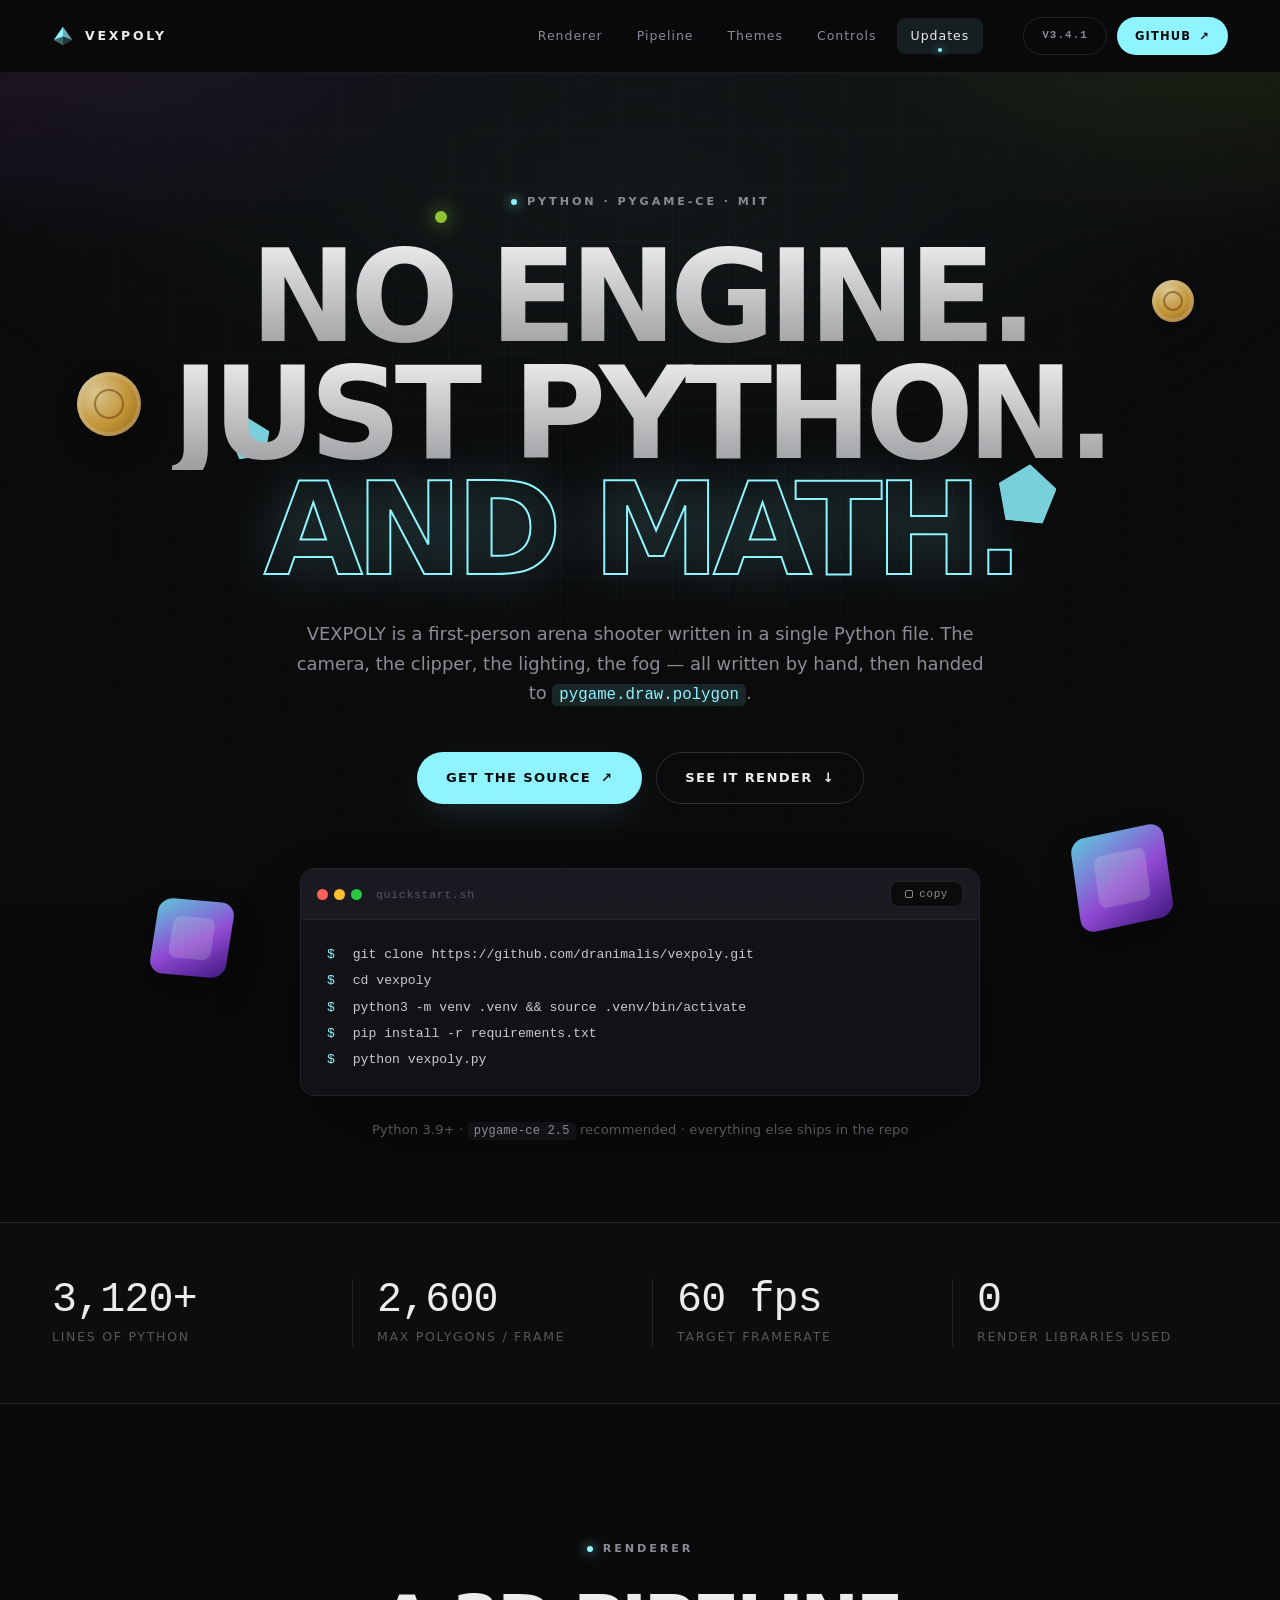
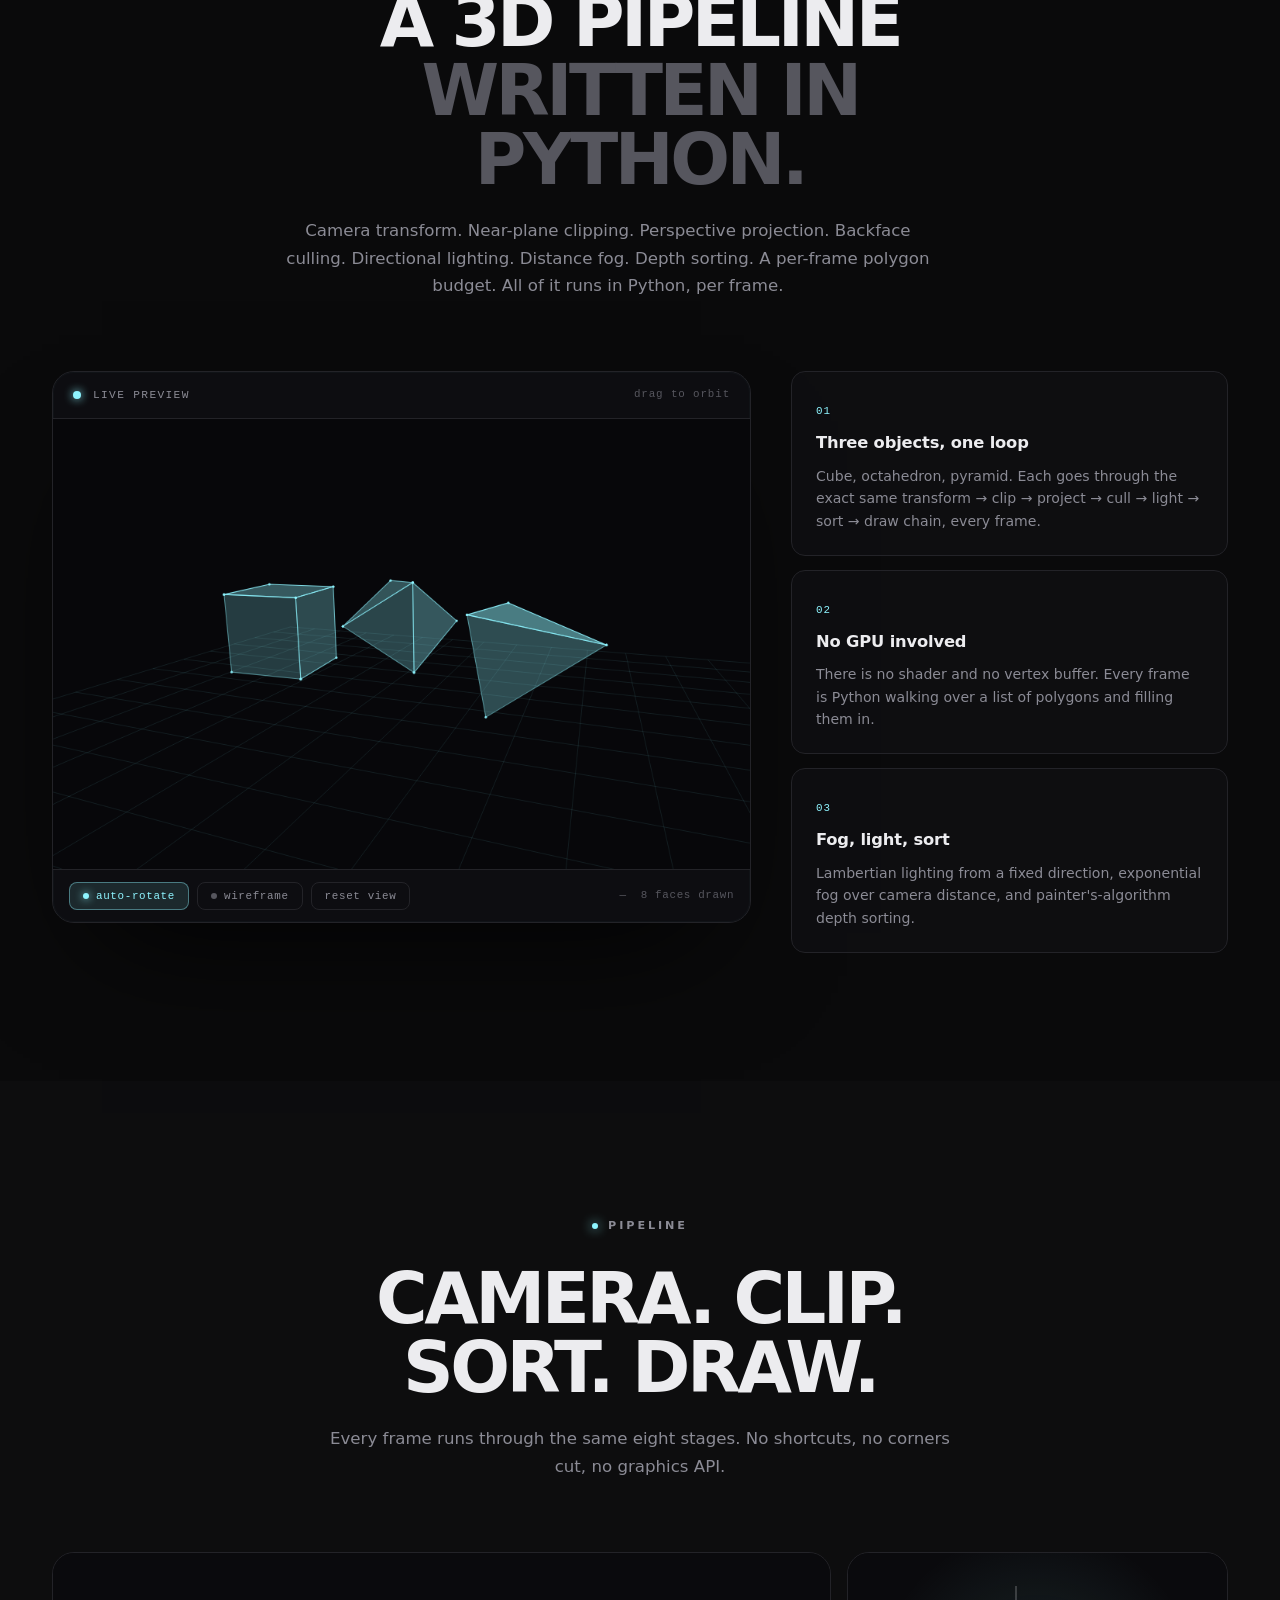
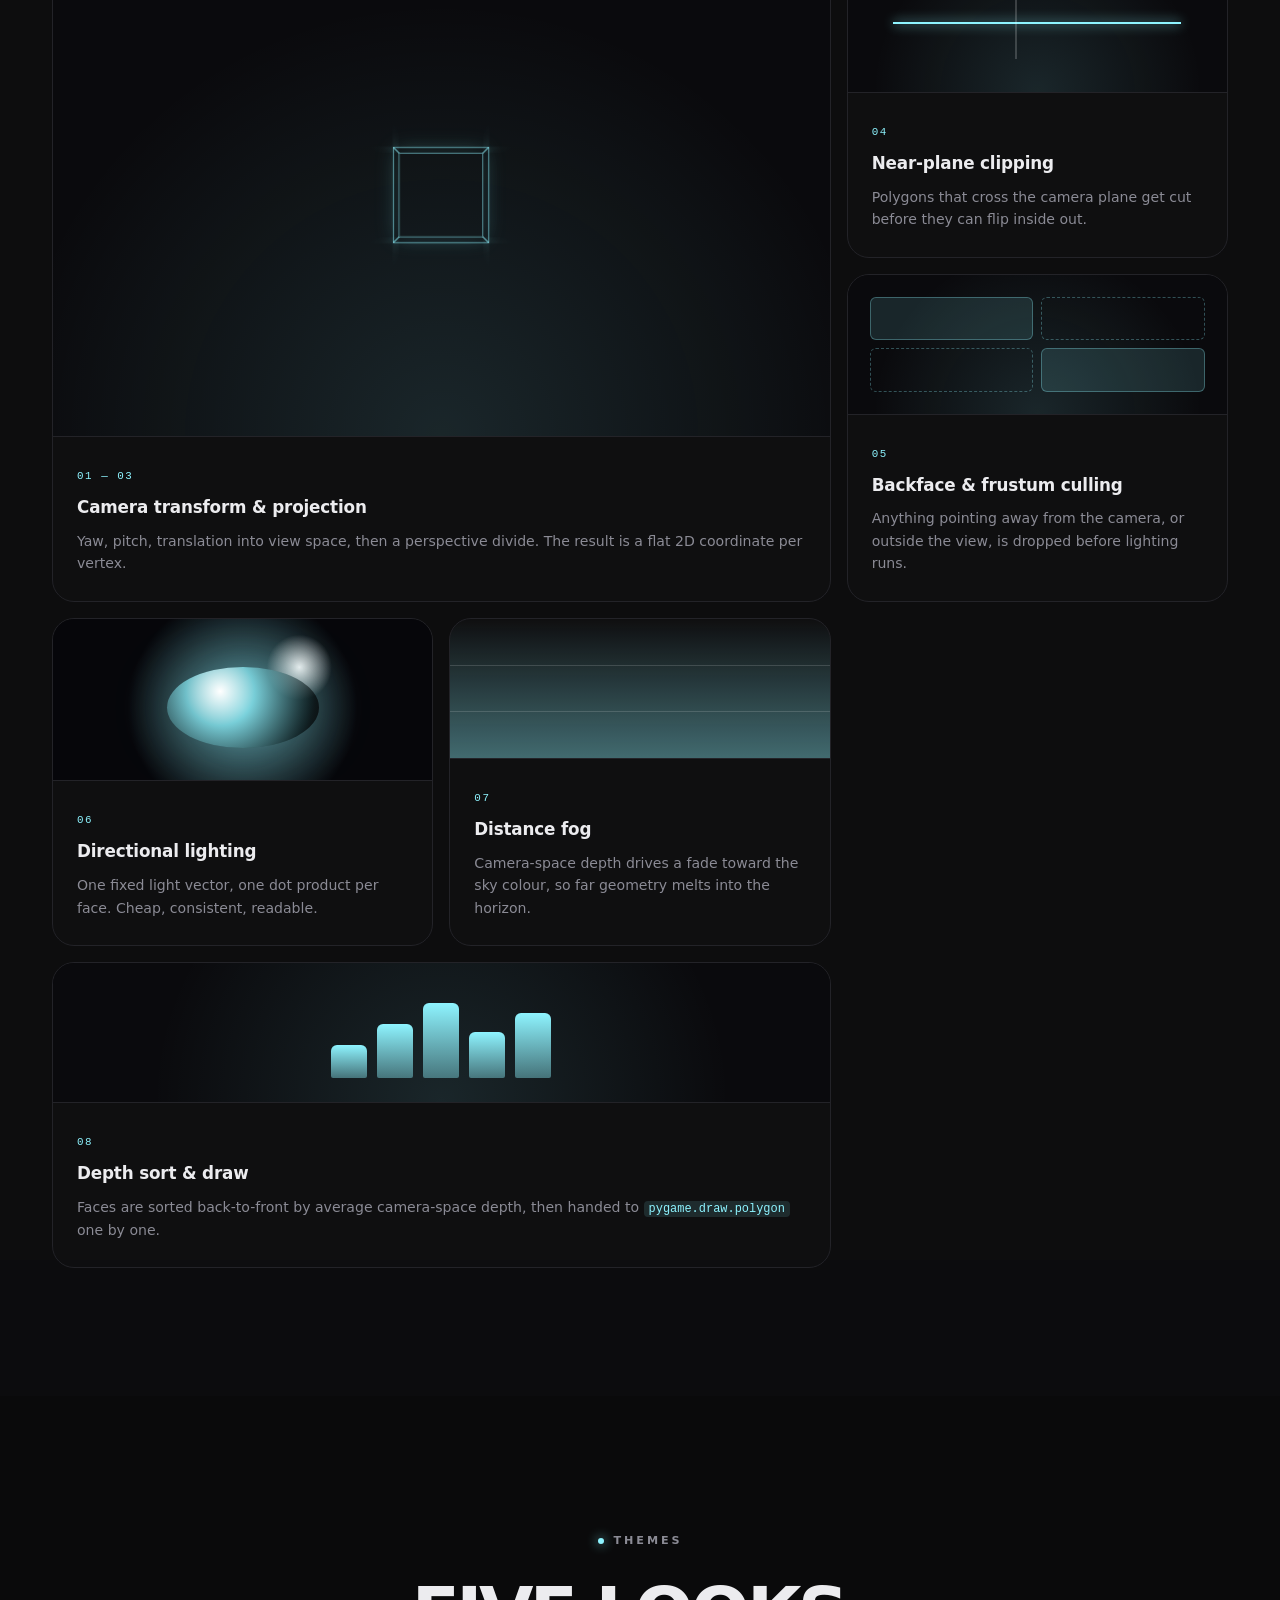
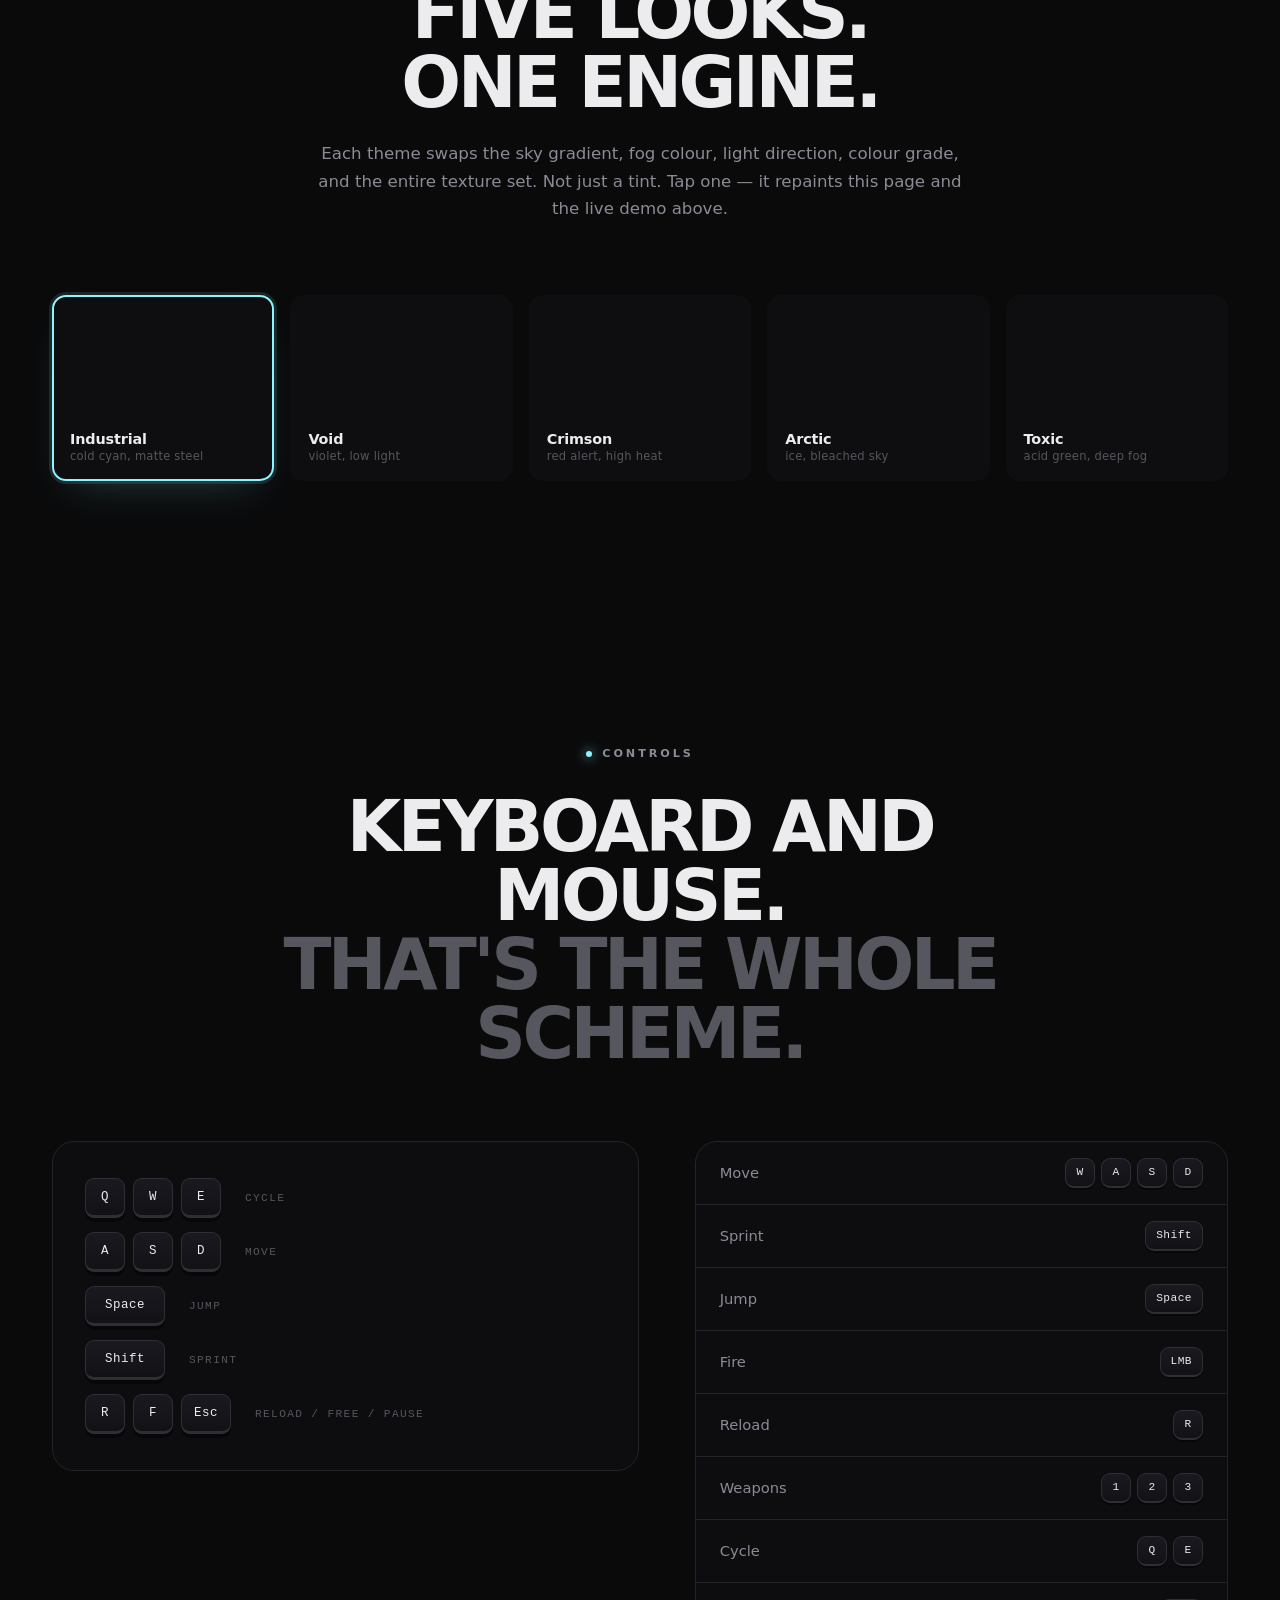
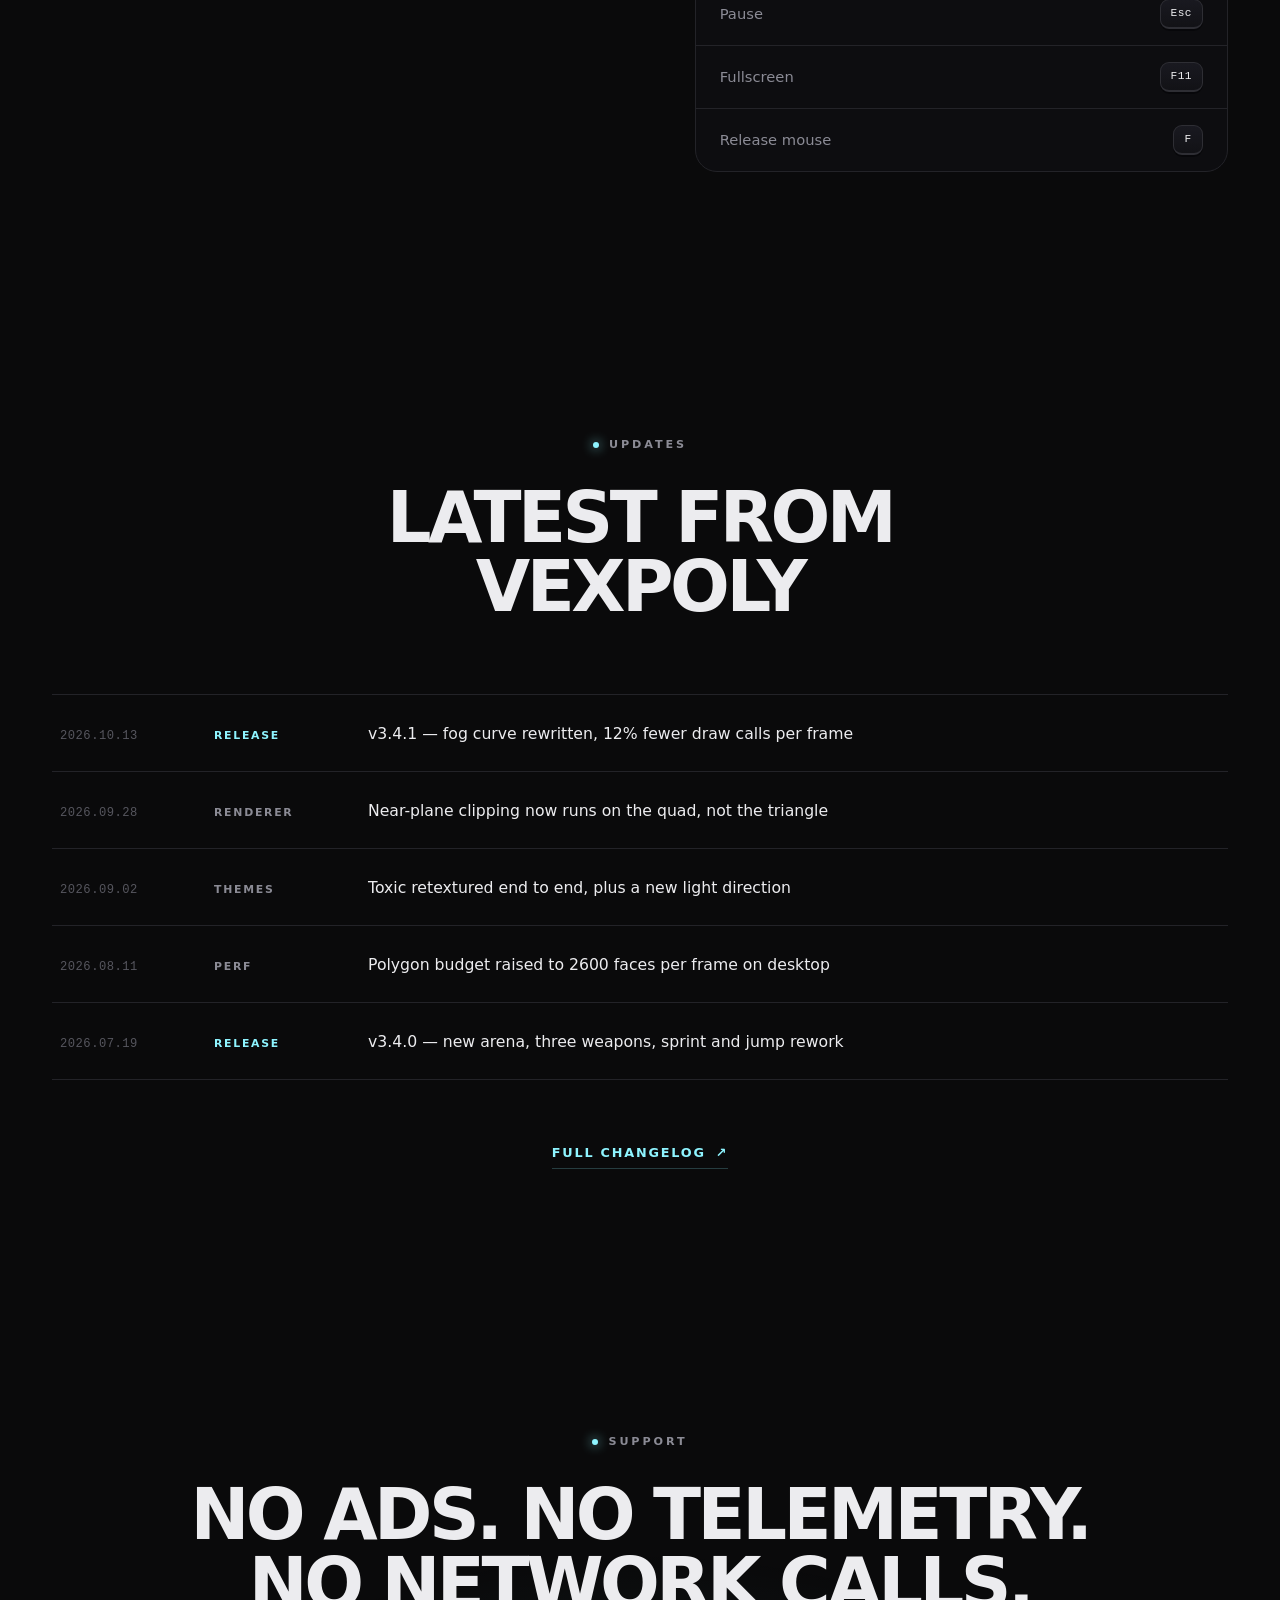
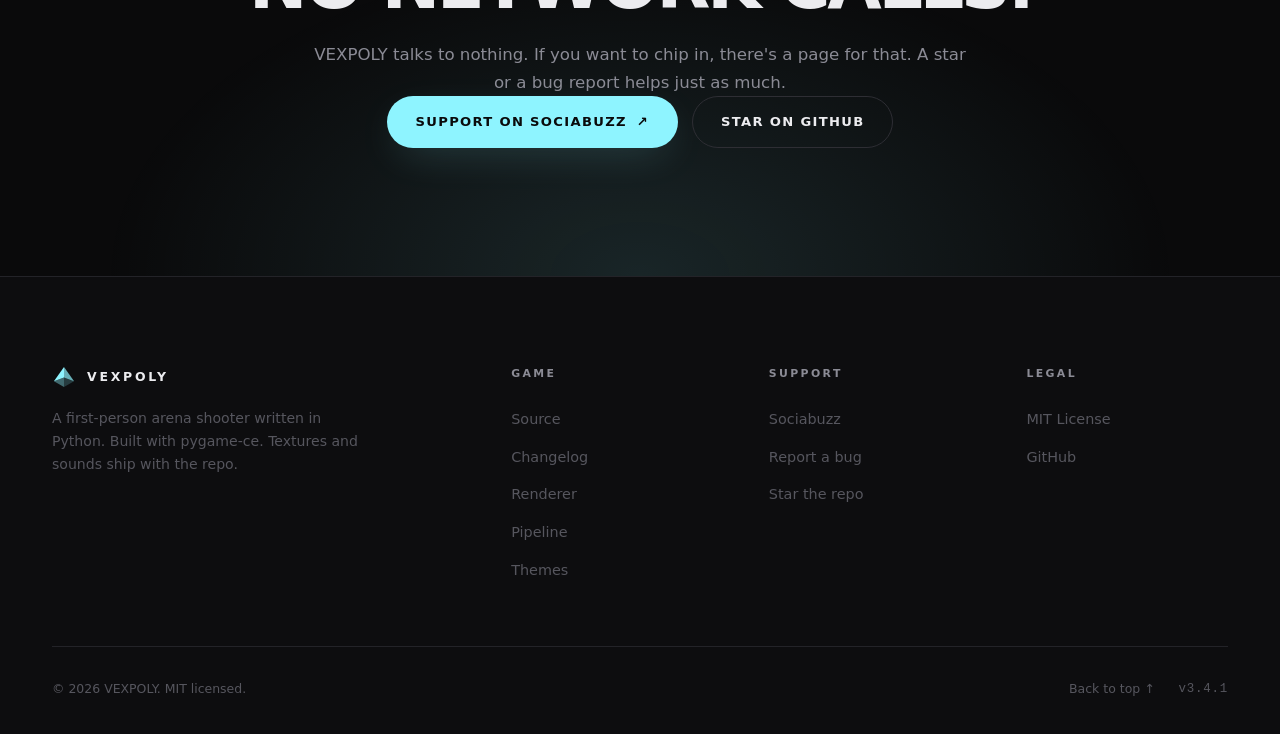
==== index.html @ 9dad708d "Add files via upload" ====
<!DOCTYPE html>
<html lang="en" data-theme="industrial">
<head>
<meta charset="UTF-8">
<meta name="viewport" content="width=device-width, initial-scale=1.0">
<title>VEXPOLY — a first-person shooter written in Python</title>
<meta name="description" content="A first-person arena shooter written in Python. No 3D engine underneath. Just pygame and math.">
<meta name="theme-color" content="#0A0A0B">
<meta name="color-scheme" content="dark">
<link rel="canonical" href="https://dranimalis.github.io/vexpoly-website/">

<meta property="og:type" content="website">
<meta property="og:site_name" content="VEXPOLY">
<meta property="og:title" content="VEXPOLY — a first-person shooter written in Python">
<meta property="og:description" content="No 3D engine. Just pygame and math. One file, three thousand lines.">
<meta property="og:image" content="assets/social-preview.png">
<meta property="og:url" content="https://dranimalis.github.io/vexpoly-website/">

<meta name="twitter:card" content="summary_large_image">
<meta name="twitter:title" content="VEXPOLY">
<meta name="twitter:description" content="No 3D engine. Just pygame and math.">
<meta name="twitter:image" content="assets/social-preview.png">

<link rel="icon" href="assets/favicon.png">
<link rel="preconnect" href="https://rsms.me/">
<link rel="stylesheet" href="https://rsms.me/inter/inter.css">
<link rel="stylesheet" href="style.css">

<script type="application/ld+json">
{
  "@context": "https://schema.org",
  "@type": "VideoGame",
  "name": "VEXPOLY",
  "description": "A first-person arena shooter written in Python. No 3D engine underneath. Just pygame and math.",
  "applicationCategory": "Game",
  "operatingSystem": "Windows, macOS, Linux",
  "programmingLanguage": "Python",
  "genre": "First-person shooter",
  "softwareVersion": "3.4.1",
  "license": "https://github.com/dranimalis/vexpoly/blob/main/LICENSE",
  "codeRepository": "https://github.com/dranimalis/vexpoly",
  "offers": { "@type": "Offer", "price": "0", "priceCurrency": "USD" }
}
</script>

<noscript><style>[data-reveal]{opacity:1!important;transform:none!important}</style></noscript>
</head>
<body id="top">

<a class="skip" href="#main">Skip to content</a>

<div class="progress" aria-hidden="true"><span id="progressBar"></span></div>
<div class="grain" aria-hidden="true"></div>

<!-- ============================================================== bar -->
<header class="bar">
  <div class="bar-inner">
    <a href="#top" class="mark" aria-label="VEXPOLY — back to top">
      <svg viewBox="0 0 100 100" width="22" height="22" aria-hidden="true">
        <polygon points="50,8 8,68 50,52" fill="currentColor"/>
        <polygon points="50,8 50,52 92,68" fill="currentColor" opacity="0.7"/>
        <polygon points="8,68 50,92 50,52" fill="currentColor" opacity="0.4"/>
        <polygon points="50,52 92,68 50,92" fill="currentColor" opacity="0.2"/>
      </svg>
      <span>VEXPOLY</span>
    </a>

    <nav class="nav" id="siteNav" aria-label="Sections">
      <a href="#renderer" data-nav="renderer">Renderer</a>
      <a href="#pipeline" data-nav="pipeline">Pipeline</a>
      <a href="#themes"   data-nav="themes">Themes</a>
      <a href="#controls" data-nav="controls">Controls</a>
      <a href="#updates"  data-nav="updates">Updates</a>
    </nav>

    <div class="bar-actions">
      <span class="pill pill-ghost" title="Current version">v3.4.1</span>
      <a class="pill pill-solid" href="https://github.com/dranimalis/vexpoly" target="_blank" rel="noopener">
        GitHub <span aria-hidden="true">↗</span>
      </a>
      <button class="menu" id="menuBtn" type="button"
              aria-expanded="false" aria-controls="siteNav" aria-label="Open menu">
        <span></span><span></span>
      </button>
    </div>
  </div>
</header>

<main id="main">

<!-- ============================================================ hero -->
<section class="hero">
  <div class="hero-bg" aria-hidden="true">
    <div class="hero-mesh"></div>
    <div class="hero-grid"></div>
    <span class="fx coin" style="--x:6%;--y:26%;--s:64px;--r:-12deg;--d:8s"></span>
    <span class="fx coin" style="--x:90%;--y:18%;--s:42px;--r:14deg;--d:10s"></span>
    <span class="fx chip" style="--x:12%;--y:72%;--s:76px;--r:9deg;--d:9s"></span>
    <span class="fx chip" style="--x:84%;--y:66%;--s:94px;--r:-8deg;--d:12s"></span>
    <span class="fx poly" style="--x:78%;--y:34%;--s:58px;--r:6deg;--d:11s"></span>
    <span class="fx poly" style="--x:18%;--y:30%;--s:40px;--r:-6deg;--d:13s"></span>
    <span class="fx dot"  style="--x:34%;--y:12%;--s:12px;--r:0deg;--d:6s"></span>
    <span class="fx dot"  style="--x:66%;--y:82%;--s:10px;--r:0deg;--d:7.5s"></span>
  </div>

  <div class="wrap hero-inner">
    <p class="eyebrow" data-reveal>
      <span class="dot" aria-hidden="true"></span>
      Python · pygame-ce · MIT
    </p>

    <h1 class="hero-title" data-reveal>
      <span class="line">No engine.</span>
      <span class="line">Just Python.</span>
      <span class="line outline">And math.</span>
    </h1>

    <p class="hero-lede" data-reveal>
      VEXPOLY is a first-person arena shooter written in a single Python file.
      The camera, the clipper, the lighting, the fog — all written by hand,
      then handed to <code>pygame.draw.polygon</code>.
    </p>

    <div class="hero-ctas" data-reveal>
      <a class="btn btn-solid" href="https://github.com/dranimalis/vexpoly" target="_blank" rel="noopener">
        Get the source
        <span aria-hidden="true">↗</span>
      </a>
      <a class="btn btn-ghost" href="#renderer">
        See it render
        <span aria-hidden="true">↓</span>
      </a>
    </div>

    <div class="install" id="install" data-reveal>
      <div class="install-bar">
        <span class="install-dots" aria-hidden="true"><i></i><i></i><i></i></span>
        <span class="install-title">quickstart.sh</span>
        <button class="copy" id="copyInstall" type="button" aria-label="Copy install commands">
          <span class="copy-text">copy</span>
        </button>
      </div>
      <pre><code><span class="p">$</span> git clone https://github.com/dranimalis/vexpoly.git
<span class="p">$</span> cd vexpoly
<span class="p">$</span> python3 -m venv .venv &amp;&amp; source .venv/bin/activate
<span class="p">$</span> pip install -r requirements.txt
<span class="p">$</span> python vexpoly.py</code></pre>
    </div>

    <p class="hero-note" data-reveal>
      Python 3.9+ · <code>pygame-ce 2.5</code> recommended · everything else ships in the repo
    </p>
  </div>
</section>

<!-- =========================================================== stats -->
<section class="stats" data-reveal>
  <div class="wrap stats-grid">
    <div class="stat">
      <span class="stat-value" data-count="3120" data-suffix="+">0</span>
      <span class="stat-label">lines of Python</span>
    </div>
    <div class="stat">
      <span class="stat-value" data-count="2600">0</span>
      <span class="stat-label">max polygons / frame</span>
    </div>
    <div class="stat">
      <span class="stat-value" data-count="60" data-suffix=" fps">0</span>
      <span class="stat-label">target framerate</span>
    </div>
    <div class="stat">
      <span class="stat-value" data-count="0">0</span>
      <span class="stat-label">render libraries used</span>
    </div>
  </div>
</section>

<!-- ======================================================== renderer -->
<section class="section section-renderer" id="renderer">
  <div class="wrap">
    <header class="section-head" data-reveal>
      <p class="eyebrow"><span class="dot" aria-hidden="true"></span>Renderer</p>
      <h2 class="display">
        A 3D pipeline<br>
        <span class="dim">written in Python.</span>
      </h2>
      <p class="section-lede">
        Camera transform. Near-plane clipping. Perspective projection. Backface
        culling. Directional lighting. Distance fog. Depth sorting. A per-frame
        polygon budget. All of it runs in Python, per frame.
      </p>
    </header>

    <div class="renderer-grid" data-reveal>
      <div class="demo">
        <div class="demo-head">
          <span class="demo-dot" aria-hidden="true"></span>
          <span class="demo-title">live preview</span>
          <span class="demo-hint">drag to orbit</span>
        </div>
        <canvas id="scene" width="900" height="580"
                role="img" aria-label="Interactive 3D scene rendered through the same Python pipeline"></canvas>
        <div class="demo-controls">
          <button type="button" class="ctl" id="ctlAutorotate" aria-pressed="true">
            <span class="ctl-dot"></span>auto-rotate
          </button>
          <button type="button" class="ctl" id="ctlWire" aria-pressed="false">
            <span class="ctl-dot"></span>wireframe
          </button>
          <button type="button" class="ctl" id="ctlReset">reset view</button>
          <span class="demo-stats">
            <span id="demoFps">—</span>
            <span id="demoDrawn">—</span>
          </span>
        </div>
      </div>

      <aside class="renderer-side" data-reveal>
        <div class="side-card">
          <span class="side-num">01</span>
          <h3>Three objects, one loop</h3>
          <p>Cube, octahedron, pyramid. Each goes through the exact same transform → clip → project → cull → light → sort → draw chain, every frame.</p>
        </div>
        <div class="side-card">
          <span class="side-num">02</span>
          <h3>No GPU involved</h3>
          <p>There is no shader and no vertex buffer. Every frame is Python walking over a list of polygons and filling them in.</p>
        </div>
        <div class="side-card">
          <span class="side-num">03</span>
          <h3>Fog, light, sort</h3>
          <p>Lambertian lighting from a fixed direction, exponential fog over camera distance, and painter's-algorithm depth sorting.</p>
        </div>
      </aside>
    </div>
  </div>
</section>

<!-- ======================================================== pipeline -->
<section class="section section-pipeline" id="pipeline">
  <div class="wrap">
    <header class="section-head" data-reveal>
      <p class="eyebrow"><span class="dot" aria-hidden="true"></span>Pipeline</p>
      <h2 class="display display-center">
        Camera. Clip. Sort. Draw.
      </h2>
      <p class="section-lede section-lede-center">
        Every frame runs through the same eight stages. No shortcuts, no
        corners cut, no graphics API.
      </p>
    </header>

    <div class="bento" data-reveal>

      <article class="bcard bcard-wide bcard-tall">
        <div class="bcard-viz viz-camera" aria-hidden="true">
          <div class="wire-cube">
            <span></span><span></span><span></span><span></span>
            <span></span><span></span><span></span><span></span>
          </div>
        </div>
        <div class="bcard-body">
          <span class="bcard-num">01 — 03</span>
          <h3>Camera transform &amp; projection</h3>
          <p>Yaw, pitch, translation into view space, then a perspective divide. The result is a flat 2D coordinate per vertex.</p>
        </div>
      </article>

      <article class="bcard">
        <div class="bcard-viz viz-clip" aria-hidden="true"><span class="clip-line"></span><span class="clip-window"></span></div>
        <div class="bcard-body">
          <span class="bcard-num">04</span>
          <h3>Near-plane clipping</h3>
          <p>Polygons that cross the camera plane get cut before they can flip inside out.</p>
        </div>
      </article>

      <article class="bcard">
        <div class="bcard-viz viz-cull" aria-hidden="true"><span></span><span></span><span></span><span></span></div>
        <div class="bcard-body">
          <span class="bcard-num">05</span>
          <h3>Backface &amp; frustum culling</h3>
          <p>Anything pointing away from the camera, or outside the view, is dropped before lighting runs.</p>
        </div>
      </article>

      <article class="bcard">
        <div class="bcard-viz viz-light" aria-hidden="true"></div>
        <div class="bcard-body">
          <span class="bcard-num">06</span>
          <h3>Directional lighting</h3>
          <p>One fixed light vector, one dot product per face. Cheap, consistent, readable.</p>
        </div>
      </article>

      <article class="bcard">
        <div class="bcard-viz viz-fog" aria-hidden="true"></div>
        <div class="bcard-body">
          <span class="bcard-num">07</span>
          <h3>Distance fog</h3>
          <p>Camera-space depth drives a fade toward the sky colour, so far geometry melts into the horizon.</p>
        </div>
      </article>

      <article class="bcard bcard-wide">
        <div class="bcard-viz viz-sort" aria-hidden="true">
          <span></span><span></span><span></span><span></span><span></span>
        </div>
        <div class="bcard-body">
          <span class="bcard-num">08</span>
          <h3>Depth sort &amp; draw</h3>
          <p>Faces are sorted back-to-front by average camera-space depth, then handed to <code>pygame.draw.polygon</code> one by one.</p>
        </div>
      </article>

    </div>
  </div>
</section>

<!-- ========================================================== themes -->
<section class="section section-themes" id="themes">
  <div class="wrap">
    <header class="section-head" data-reveal>
      <p class="eyebrow"><span class="dot" aria-hidden="true"></span>Themes</p>
      <h2 class="display display-center">
        Five looks.<br>One engine.
      </h2>
      <p class="section-lede section-lede-center">
        Each theme swaps the sky gradient, fog colour, light direction, colour
        grade, and the entire texture set. Not just a tint. Tap one — it
        repaints this page and the live demo above.
      </p>
    </header>

    <ul class="theme-grid" id="themeGrid" data-reveal>
      <li>
        <button class="theme" type="button" data-theme="industrial" aria-pressed="true">
          <span class="swatch" style="--a:#8EF4FF; --b:#1E5FA8; --c:#0B1220"></span>
          <span class="theme-meta">
            <span class="theme-name">Industrial</span>
            <span class="theme-desc">cold cyan, matte steel</span>
          </span>
        </button>
      </li>
      <li>
        <button class="theme" type="button" data-theme="void" aria-pressed="false">
          <span class="swatch" style="--a:#C99BFF; --b:#4A1878; --c:#0C0819"></span>
          <span class="theme-meta">
            <span class="theme-name">Void</span>
            <span class="theme-desc">violet, low light</span>
          </span>
        </button>
      </li>
      <li>
        <button class="theme" type="button" data-theme="crimson" aria-pressed="false">
          <span class="swatch" style="--a:#FF7B7B; --b:#7A0F1F; --c:#1A070B"></span>
          <span class="theme-meta">
            <span class="theme-name">Crimson</span>
            <span class="theme-desc">red alert, high heat</span>
          </span>
        </button>
      </li>
      <li>
        <button class="theme" type="button" data-theme="arctic" aria-pressed="false">
          <span class="swatch" style="--a:#BFE7FF; --b:#2E4F6E; --c:#0A1722"></span>
          <span class="theme-meta">
            <span class="theme-name">Arctic</span>
            <span class="theme-desc">ice, bleached sky</span>
          </span>
        </button>
      </li>
      <li>
        <button class="theme" type="button" data-theme="toxic" aria-pressed="false">
          <span class="swatch" style="--a:#A8FF6E; --b:#1E5A18; --c:#08170E"></span>
          <span class="theme-meta">
            <span class="theme-name">Toxic</span>
            <span class="theme-desc">acid green, deep fog</span>
          </span>
        </button>
      </li>
    </ul>
  </div>
</section>

<!-- ======================================================== controls -->
<section class="section section-controls" id="controls">
  <div class="wrap">
    <header class="section-head" data-reveal>
      <p class="eyebrow"><span class="dot" aria-hidden="true"></span>Controls</p>
      <h2 class="display">
        Keyboard and mouse.<br>
        <span class="dim">That's the whole scheme.</span>
      </h2>
    </header>

    <div class="controls-grid" data-reveal>

      <div class="keyboard">
        <div class="krow">
          <kbd data-key="Q">Q</kbd>
          <kbd data-key="W">W</kbd>
          <kbd data-key="E">E</kbd>
          <span class="krow-label">cycle</span>
        </div>
        <div class="krow">
          <kbd data-key="A">A</kbd>
          <kbd data-key="S">S</kbd>
          <kbd data-key="D">D</kbd>
          <span class="krow-label">move</span>
        </div>
        <div class="krow">
          <kbd class="wide" data-key="Space">Space</kbd>
          <span class="krow-label">jump</span>
        </div>
        <div class="krow">
          <kbd class="wide" data-key="Shift">Shift</kbd>
          <span class="krow-label">sprint</span>
        </div>
        <div class="krow">
          <kbd data-key="R">R</kbd>
          <kbd data-key="F">F</kbd>
          <kbd data-key="Esc">Esc</kbd>
          <span class="krow-label">reload / free / pause</span>
        </div>
      </div>

      <ul class="controls-list">
        <li><span>Move</span><span class="kbd-inline"><kbd>W</kbd><kbd>A</kbd><kbd>S</kbd><kbd>D</kbd></span></li>
        <li><span>Sprint</span><span class="kbd-inline"><kbd>Shift</kbd></span></li>
        <li><span>Jump</span><span class="kbd-inline"><kbd>Space</kbd></span></li>
        <li><span>Fire</span><span class="kbd-inline"><kbd>LMB</kbd></span></li>
        <li><span>Reload</span><span class="kbd-inline"><kbd>R</kbd></span></li>
        <li><span>Weapons</span><span class="kbd-inline"><kbd>1</kbd><kbd>2</kbd><kbd>3</kbd></span></li>
        <li><span>Cycle</span><span class="kbd-inline"><kbd>Q</kbd><kbd>E</kbd></span></li>
        <li><span>Pause</span><span class="kbd-inline"><kbd>Esc</kbd></span></li>
        <li><span>Fullscreen</span><span class="kbd-inline"><kbd>F11</kbd></span></li>
        <li><span>Release mouse</span><span class="kbd-inline"><kbd>F</kbd></span></li>
      </ul>

    </div>
  </div>
</section>

<!-- ========================================================= updates -->
<section class="section section-updates" id="updates">
  <div class="wrap">
    <header class="section-head" data-reveal>
      <p class="eyebrow"><span class="dot" aria-hidden="true"></span>Updates</p>
      <h2 class="display">Latest from VEXPOLY</h2>
    </header>

    <ul class="log" data-reveal>
      <li>
        <span class="log-date">2026.10.13</span>
        <span class="log-tag tag-release">Release</span>
        <a href="https://github.com/dranimalis/vexpoly/blob/main/CHANGELOG.md" target="_blank" rel="noopener">
          <span class="log-title">v3.4.1 — fog curve rewritten, 12% fewer draw calls per frame</span>
        </a>
      </li>
      <li>
        <span class="log-date">2026.09.28</span>
        <span class="log-tag">Renderer</span>
        <a href="https://github.com/dranimalis/vexpoly/blob/main/CHANGELOG.md" target="_blank" rel="noopener">
          <span class="log-title">Near-plane clipping now runs on the quad, not the triangle</span>
        </a>
      </li>
      <li>
        <span class="log-date">2026.09.02</span>
        <span class="log-tag">Themes</span>
        <a href="https://github.com/dranimalis/vexpoly/blob/main/CHANGELOG.md" target="_blank" rel="noopener">
          <span class="log-title">Toxic retextured end to end, plus a new light direction</span>
        </a>
      </li>
      <li>
        <span class="log-date">2026.08.11</span>
        <span class="log-tag">Perf</span>
        <a href="https://github.com/dranimalis/vexpoly/blob/main/CHANGELOG.md" target="_blank" rel="noopener">
          <span class="log-title">Polygon budget raised to 2600 faces per frame on desktop</span>
        </a>
      </li>
      <li>
        <span class="log-date">2026.07.19</span>
        <span class="log-tag tag-release">Release</span>
        <a href="https://github.com/dranimalis/vexpoly/blob/main/CHANGELOG.md" target="_blank" rel="noopener">
          <span class="log-title">v3.4.0 — new arena, three weapons, sprint and jump rework</span>
        </a>
      </li>
    </ul>

    <p class="center-row" data-reveal>
      <a class="arrow-link" href="https://github.com/dranimalis/vexpoly/blob/main/CHANGELOG.md" target="_blank" rel="noopener">
        Full changelog
        <span aria-hidden="true">↗</span>
      </a>
    </p>
  </div>
</section>

<!-- ========================================================= support -->
<section class="section section-support" id="support">
  <div class="wrap support-inner" data-reveal>
    <p class="eyebrow"><span class="dot" aria-hidden="true"></span>Support</p>
    <h2 class="display display-center">
      No ads. No telemetry.<br>
      No network calls.
    </h2>
    <p class="section-lede section-lede-center">
      VEXPOLY talks to nothing. If you want to chip in, there's a page for that.
      A star or a bug report helps just as much.
    </p>
    <p class="row-center">
      <a class="btn btn-solid" href="https://sociabuzz.com/dr_animalis/give" target="_blank" rel="noopener">
        Support on Sociabuzz
        <span aria-hidden="true">↗</span>
      </a>
      <a class="btn btn-ghost" href="https://github.com/dranimalis/vexpoly" target="_blank" rel="noopener">
        Star on GitHub
      </a>
    </p>
  </div>
</section>

</main>

<!-- ============================================================ foot -->
<footer class="foot">
  <div class="wrap">
    <div class="foot-grid">
      <div class="foot-brand">
        <a href="#top" class="mark" aria-label="VEXPOLY">
          <svg viewBox="0 0 100 100" width="24" height="24" aria-hidden="true">
            <polygon points="50,8 8,68 50,52" fill="currentColor"/>
            <polygon points="50,8 50,52 92,68" fill="currentColor" opacity="0.7"/>
            <polygon points="8,68 50,92 50,52" fill="currentColor" opacity="0.4"/>
            <polygon points="50,52 92,68 50,92" fill="currentColor" opacity="0.2"/>
          </svg>
          <span>VEXPOLY</span>
        </a>
        <p class="foot-note">
          A first-person arena shooter written in Python. Built with pygame-ce.
          Textures and sounds ship with the repo.
        </p>
      </div>

      <nav class="foot-col" aria-label="Game">
        <h4>Game</h4>
        <a href="https://github.com/dranimalis/vexpoly" target="_blank" rel="noopener">Source</a>
        <a href="https://github.com/dranimalis/vexpoly/blob/main/CHANGELOG.md" target="_blank" rel="noopener">Changelog</a>
        <a href="#renderer">Renderer</a>
        <a href="#pipeline">Pipeline</a>
        <a href="#themes">Themes</a>
      </nav>

      <nav class="foot-col" aria-label="Support">
        <h4>Support</h4>
        <a href="https://sociabuzz.com/dr_animalis/give" target="_blank" rel="noopener">Sociabuzz</a>
        <a href="https://github.com/dranimalis/vexpoly/issues" target="_blank" rel="noopener">Report a bug</a>
        <a href="https://github.com/dranimalis/vexpoly" target="_blank" rel="noopener">Star the repo</a>
      </nav>

      <nav class="foot-col" aria-label="Legal">
        <h4>Legal</h4>
        <a href="https://github.com/dranimalis/vexpoly/blob/main/LICENSE" target="_blank" rel="noopener">MIT License</a>
        <a href="https://github.com/dranimalis/vexpoly" target="_blank" rel="noopener">GitHub</a>
      </nav>
    </div>

    <div class="foot-bottom">
      <span>© <span id="year">2026</span> VEXPOLY. MIT licensed.</span>
      <span class="foot-bottom-right">
        <a class="totop" href="#top">Back to top ↑</a>
        <span class="ver">v3.4.1</span>
      </span>
    </div>
  </div>
</footer>

<script src="script.js"></script>
</body>
</html>
---- style.css ----
/* =========================================================================
   VEXPOLY
   ========================================================================= */

@property --accent {
  syntax: '<color>';
  inherits: true;
  initial-value: #8EF4FF;
}
@property --bg {
  syntax: '<color>';
  inherits: true;
  initial-value: #0A0A0B;
}

:root {
  --bg:      #0A0A0B;
  --surface: #121216;
  --surface2:#191920;
  --line:    #232328;
  --line-2:  #2E2E34;
  --text:    #ECECEF;
  --muted:   #8B8B95;
  --dim:     #56565E;
  --accent:  #8EF4FF;
  --accent-soft: color-mix(in srgb, var(--accent) 22%, transparent);
  --accent-ink:  color-mix(in srgb, var(--accent) 12%, transparent);

  --sans: "Inter", -apple-system, BlinkMacSystemFont, "Segoe UI", system-ui, sans-serif;
  --mono: ui-monospace, "SF Mono", "JetBrains Mono", Menlo, Consolas, monospace;

  --max: 1240px;
  --pad: 32px;
  --radius: 14px;
  --radius-lg: 22px;

  --ease: cubic-bezier(.16, 1, .3, 1);
  --ease-2: cubic-bezier(.4, 0, .2, 1);
}

*, *::before, *::after { box-sizing: border-box; }

html {
  -webkit-text-size-adjust: 100%;
  scroll-behavior: smooth;
  scroll-padding-top: 96px;
  -webkit-font-smoothing: antialiased;
  -moz-osx-font-smoothing: grayscale;
  transition: --accent 0.5s ease, --bg 0.5s ease;
}

body {
  margin: 0;
  background: var(--bg);
  color: var(--text);
  font-family: var(--sans);
  font-size: 17px;
  line-height: 1.65;
  overflow-x: hidden;
  font-feature-settings: "ss01", "cv11", "cv02";
  transition: background-color 0.5s var(--ease);
}

body.nav-open { overflow: hidden; }

img, svg, canvas { display: block; max-width: 100%; }

a { color: inherit; text-decoration: none; }

::selection { background: var(--accent); color: var(--bg); }

.wrap {
  width: 100%;
  max-width: var(--max);
  margin: 0 auto;
  padding: 0 var(--pad);
}

.skip {
  position: absolute;
  left: -9999px;
  top: 0;
  background: var(--accent);
  color: var(--bg);
  padding: 12px 18px;
  z-index: 200;
  font-size: 0.85rem;
  font-weight: 600;
  border-radius: 0 0 8px 0;
}
.skip:focus { left: 0; }

/* ----------------------------------------------------------- grain -- */

.grain {
  position: fixed;
  inset: 0;
  pointer-events: none;
  z-index: 1;
  opacity: 0.035;
  mix-blend-mode: overlay;
  background-image: url("data:image/svg+xml,%3Csvg xmlns='http://www.w3.org/2000/svg' width='160' height='160'%3E%3Cfilter id='n'%3E%3CfeTurbulence type='fractalNoise' baseFrequency='0.9' numOctaves='2'/%3E%3C/filter%3E%3Crect width='100%25' height='100%25' filter='url(%23n)'/%3E%3C/svg%3E");
}

/* ------------------------------------------------------- progress --- */

.progress {
  position: fixed;
  top: 0;
  left: 0;
  right: 0;
  height: 2px;
  background: transparent;
  z-index: 100;
  pointer-events: none;
}
.progress span {
  display: block;
  height: 100%;
  width: 0;
  background: var(--accent);
  box-shadow: 0 0 12px var(--accent);
  transition: width 0.05s linear;
}

/* =============================================================== bar */

.bar {
  position: sticky;
  top: 0;
  z-index: 50;
  background: color-mix(in srgb, var(--bg) 76%, transparent);
  backdrop-filter: saturate(180%) blur(18px);
  -webkit-backdrop-filter: saturate(180%) blur(18px);
  border-bottom: 1px solid color-mix(in srgb, var(--line) 70%, transparent);
}

.bar-inner {
  max-width: var(--max);
  margin: 0 auto;
  padding: 0 var(--pad);
  display: flex;
  align-items: center;
  gap: 40px;
  height: 72px;
}

.mark {
  display: inline-flex;
  align-items: center;
  gap: 11px;
  color: var(--accent);
  font-size: 0.78rem;
  letter-spacing: 0.22em;
  font-weight: 700;
  text-transform: uppercase;
  flex-shrink: 0;
  transition: color 0.3s var(--ease);
}
.mark span { color: var(--text); }

.nav {
  display: flex;
  gap: 6px;
  margin-left: auto;
  font-size: 0.78rem;
  letter-spacing: 0.08em;
  font-weight: 500;
  color: var(--muted);
}

.nav a {
  position: relative;
  padding: 8px 14px;
  border-radius: 8px;
  transition: color 0.2s, background 0.2s;
}
.nav a:hover { color: var(--text); }
.nav a.active { color: var(--text); background: color-mix(in srgb, var(--accent) 9%, transparent); }
.nav a.active::after {
  content: "";
  position: absolute;
  left: 50%;
  bottom: 2px;
  width: 4px; height: 4px;
  margin-left: -2px;
  border-radius: 50%;
  background: var(--accent);
  box-shadow: 0 0 8px var(--accent);
}

.bar-actions {
  display: flex;
  gap: 10px;
  align-items: center;
}

.pill {
  display: inline-flex;
  align-items: center;
  gap: 8px;
  height: 38px;
  padding: 0 18px;
  border-radius: 999px;
  font-size: 0.72rem;
  letter-spacing: 0.1em;
  text-transform: uppercase;
  font-weight: 600;
  transition: all 0.2s var(--ease);
  white-space: nowrap;
}

.pill-ghost {
  border: 1px solid var(--line);
  color: var(--muted);
  font-family: var(--mono);
  font-size: 0.68rem;
}

.pill-solid {
  background: var(--accent);
  color: var(--bg);
}
.pill-solid:hover { filter: brightness(1.1); transform: translateY(-1px); }

.menu {
  display: none;
  width: 42px;
  height: 42px;
  background: none;
  border: 1px solid var(--line);
  border-radius: 10px;
  cursor: pointer;
  padding: 0;
  flex-direction: column;
  align-items: center;
  justify-content: center;
  gap: 5px;
  color: var(--text);
}
.menu span {
  display: block;
  width: 16px;
  height: 1.5px;
  background: currentColor;
  transition: transform 0.25s var(--ease);
}

/* ============================================================== hero */

.hero {
  position: relative;
  padding: 120px 0 80px;
  overflow: hidden;
  isolation: isolate;
}

.hero-bg {
  position: absolute;
  inset: 0;
  z-index: -1;
  pointer-events: none;
  overflow: hidden;
}

.hero-mesh {
  position: absolute;
  inset: -30% -20% auto -20%;
  height: 900px;
  background:
    radial-gradient(ellipse 55% 45% at 50% 10%, var(--accent-soft), transparent 65%),
    radial-gradient(ellipse 40% 40% at 15% 30%, rgba(168,85,247,0.14), transparent 70%),
    radial-gradient(ellipse 40% 40% at 85% 30%, rgba(184,255,61,0.10), transparent 70%),
    radial-gradient(ellipse 60% 50% at 50% 50%, color-mix(in srgb, var(--accent) 6%, transparent), transparent 70%);
  filter: blur(24px);
  animation: meshDrift 22s ease-in-out infinite alternate;
}

@keyframes meshDrift {
  0%   { transform: translate3d(0, 0, 0) scale(1); }
  100% { transform: translate3d(-2%, 3%, 0) scale(1.08); }
}

.hero-grid {
  position: absolute;
  inset: 0;
  background-image:
    linear-gradient(color-mix(in srgb, var(--accent) 5%, transparent) 1px, transparent 1px),
    linear-gradient(90deg, color-mix(in srgb, var(--accent) 5%, transparent) 1px, transparent 1px);
  background-size: 56px 56px;
  mask-image: radial-gradient(ellipse 70% 60% at 50% 30%, black 20%, transparent 80%);
  -webkit-mask-image: radial-gradient(ellipse 70% 60% at 50% 30%, black 20%, transparent 80%);
  opacity: 0.6;
}

.hero-inner {
  display: flex;
  flex-direction: column;
  align-items: center;
  text-align: center;
}

.eyebrow {
  display: inline-flex;
  align-items: center;
  gap: 10px;
  margin: 0 0 30px;
  font-size: 0.7rem;
  letter-spacing: 0.26em;
  text-transform: uppercase;
  font-weight: 600;
  color: var(--muted);
}

.dot {
  width: 6px;
  height: 6px;
  border-radius: 50%;
  background: var(--accent);
  box-shadow: 0 0 12px var(--accent);
  animation: pulse 2.4s ease-in-out infinite;
}

@keyframes pulse {
  0%, 100% { opacity: 1; transform: scale(1); }
  50%      { opacity: 0.55; transform: scale(0.85); }
}

.hero-title {
  margin: 0 0 32px;
  font-size: clamp(3.2rem, 10vw, 8rem);
  font-weight: 800;
  letter-spacing: -0.055em;
  line-height: 0.88;
  text-transform: uppercase;
  display: flex;
  flex-direction: column;
  gap: 4px;
}

.hero-title .line {
  display: block;
  background: linear-gradient(180deg, var(--text) 0%, color-mix(in srgb, var(--text) 65%, var(--bg)) 100%);
  -webkit-background-clip: text;
  background-clip: text;
  color: transparent;
}

.hero-title .outline {
  -webkit-text-stroke: 2px var(--accent);
  text-stroke: 2px var(--accent);
  color: transparent;
  background: none;
  -webkit-background-clip: initial;
  background-clip: initial;
  text-shadow: 0 0 60px var(--accent-soft);
}

.hero-lede {
  margin: 0 0 44px;
  max-width: 62ch;
  font-size: clamp(1rem, 1.4vw, 1.18rem);
  color: var(--muted);
  line-height: 1.65;
}

.hero-lede code {
  font-family: var(--mono);
  font-size: 0.88em;
  color: var(--accent);
  background: var(--accent-ink);
  padding: 2px 7px;
  border-radius: 5px;
}

.hero-ctas {
  display: flex;
  gap: 14px;
  flex-wrap: wrap;
  justify-content: center;
  margin-bottom: 64px;
}

.btn {
  display: inline-flex;
  align-items: center;
  justify-content: center;
  gap: 10px;
  height: 52px;
  padding: 0 28px;
  border-radius: 999px;
  font-size: 0.82rem;
  letter-spacing: 0.1em;
  text-transform: uppercase;
  font-weight: 600;
  border: 1px solid transparent;
  cursor: pointer;
  transition: all 0.22s var(--ease);
  font-family: inherit;
  white-space: nowrap;
}

.btn-solid {
  background: var(--accent);
  color: var(--bg);
  box-shadow: 0 12px 40px -12px var(--accent-soft);
}
.btn-solid:hover { transform: translateY(-2px); filter: brightness(1.08); box-shadow: 0 20px 50px -12px var(--accent-soft); }

.btn-ghost {
  border-color: var(--line-2);
  color: var(--text);
  background: transparent;
}
.btn-ghost:hover { border-color: var(--accent); color: var(--accent); }

/* -------------------------------------------------------- install --- */

.install {
  width: 100%;
  max-width: 680px;
  background: var(--surface);
  border: 1px solid var(--line);
  border-radius: var(--radius);
  overflow: hidden;
  text-align: left;
  margin: 0 auto;
  box-shadow: 0 40px 100px -40px rgba(0,0,0,0.8);
  transition: border-color 0.3s var(--ease);
}
.install:hover { border-color: var(--line-2); }

.install-bar {
  display: flex;
  align-items: center;
  gap: 14px;
  padding: 12px 16px;
  border-bottom: 1px solid var(--line);
  background: var(--surface2);
}

.install-dots { display: flex; gap: 6px; }
.install-dots i {
  width: 11px;
  height: 11px;
  border-radius: 50%;
  display: block;
}
.install-dots i:nth-child(1) { background: #FF5F56; }
.install-dots i:nth-child(2) { background: #FFBD2E; }
.install-dots i:nth-child(3) { background: #27C93F; }

.install-title {
  font-family: var(--mono);
  font-size: 0.72rem;
  color: var(--dim);
  letter-spacing: 0.06em;
}

.copy {
  margin-left: auto;
  display: inline-flex;
  align-items: center;
  gap: 6px;
  padding: 6px 14px;
  background: var(--bg);
  border: 1px solid var(--line);
  border-radius: 8px;
  color: var(--muted);
  font-family: var(--mono);
  font-size: 0.68rem;
  letter-spacing: 0.06em;
  cursor: pointer;
  transition: all 0.18s var(--ease);
}
.copy:hover { color: var(--text); border-color: var(--muted); }
.copy.done { color: var(--accent); border-color: var(--accent); background: var(--accent-ink); }
.copy::before {
  content: "";
  width: 8px; height: 8px;
  border: 1.5px solid currentColor;
  border-radius: 2px;
  position: relative;
  transition: all 0.18s var(--ease);
}
.copy.done::before { border-radius: 50%; background: currentColor; }

.install pre {
  margin: 0;
  padding: 22px 26px;
  font-family: var(--mono);
  font-size: 0.82rem;
  line-height: 2;
  color: #C9C9CE;
  overflow-x: auto;
}

.install code { background: none; padding: 0; font-size: inherit; color: inherit; }
.install .p { color: var(--accent); margin-right: 10px; user-select: none; }

.hero-note {
  margin: 22px 0 0;
  font-size: 0.82rem;
  color: var(--dim);
  letter-spacing: 0.01em;
}
.hero-note code {
  font-family: var(--mono);
  font-size: 0.92em;
  color: var(--muted);
  background: var(--surface);
  padding: 2px 6px;
  border-radius: 4px;
}

/* =============================================================== fx */

.fx {
  position: absolute;
  left: var(--x);
  top: var(--y);
  width: var(--s);
  height: var(--s);
  transform: rotate(var(--r));
  animation: float var(--d) ease-in-out infinite;
  opacity: 0.85;
  pointer-events: none;
}

.fx.coin {
  border-radius: 50%;
  background: radial-gradient(circle at 32% 28%, #FFE9A8, #E0A93B 55%, #9A6B12 100%);
  box-shadow:
    inset 0 0 0 4px rgba(255,255,255,0.22),
    0 12px 30px rgba(0,0,0,0.35);
}
.fx.coin::after {
  content: "";
  position: absolute;
  inset: 26%;
  border-radius: 50%;
  border: 2px solid rgba(120,70,10,0.55);
}

.fx.chip {
  border-radius: 14px;
  background: linear-gradient(150deg, #6EE7FF, #A855F7 55%, #4C1D95);
  box-shadow: 0 14px 34px rgba(0,0,0,0.4);
  transform: rotate(var(--r)) skewY(-4deg);
}
.fx.chip::after {
  content: "";
  position: absolute;
  inset: 22%;
  border-radius: 8px;
  background: rgba(255,255,255,0.22);
}

.fx.poly {
  background: var(--accent);
  clip-path: polygon(50% 0%, 100% 38%, 82% 100%, 18% 100%, 0% 38%);
  box-shadow: 0 12px 30px var(--accent-soft);
}

.fx.dot {
  border-radius: 50%;
  background: #B8FF3D;
  box-shadow: 0 0 20px #B8FF3D;
  opacity: 0.75;
}

@keyframes float {
  0%, 100% { transform: rotate(var(--r)) translateY(0); }
  50%      { transform: rotate(calc(var(--r) + 6deg)) translateY(-20px); }
}

/* ============================================================ stats */

.stats {
  border-top: 1px solid var(--line);
  border-bottom: 1px solid var(--line);
  padding: 56px 0;
  background: color-mix(in srgb, var(--surface) 40%, transparent);
}

.stats-grid {
  display: grid;
  grid-template-columns: repeat(4, 1fr);
  gap: 24px;
}

.stat {
  display: flex;
  flex-direction: column;
  gap: 6px;
  padding: 0 24px;
  border-left: 1px solid var(--line);
}
.stat:first-child { border-left: none; padding-left: 0; }

.stat-value {
  font-family: var(--mono);
  font-size: clamp(1.8rem, 3.4vw, 2.6rem);
  font-weight: 500;
  letter-spacing: -0.02em;
  color: var(--text);
  line-height: 1;
}

.stat-label {
  font-size: 0.78rem;
  letter-spacing: 0.14em;
  text-transform: uppercase;
  color: var(--dim);
  font-weight: 500;
}

/* ========================================================= sections */

.section { padding: 128px 0; position: relative; }
.section-pipeline { background: color-mix(in srgb, var(--surface) 35%, transparent); }
.section-support {
  background:
    radial-gradient(ellipse 60% 80% at 50% 100%, var(--accent-ink), transparent 70%);
}

.section-head {
  max-width: 720px;
  margin: 0 auto 72px;
  text-align: center;
}

.section-head .eyebrow { justify-content: center; }

.display {
  margin: 0 0 22px;
  font-size: clamp(2rem, 5.6vw, 4.4rem);
  font-weight: 800;
  letter-spacing: -0.05em;
  line-height: 0.98;
  text-transform: uppercase;
}
.display .dim { color: var(--dim); }
.display-center { text-align: center; }

.section-lede {
  max-width: 62ch;
  margin: 0 0 0;
  font-size: clamp(1rem, 1.3vw, 1.1rem);
  color: var(--muted);
  line-height: 1.65;
}
.section-lede-center { margin: 0 auto; text-align: center; }

.center-row { text-align: center; margin: 56px 0 0; }
.row-center {
  display: flex;
  gap: 14px;
  justify-content: center;
  flex-wrap: wrap;
  margin: 0;
}

.arrow-link {
  display: inline-flex;
  align-items: center;
  gap: 10px;
  padding-bottom: 5px;
  font-size: 0.8rem;
  letter-spacing: 0.14em;
  text-transform: uppercase;
  font-weight: 600;
  color: var(--accent);
  border-bottom: 1px solid var(--accent-soft);
  transition: border-color 0.2s;
}
.arrow-link:hover { border-color: var(--accent); }
.arrow-link span { transition: transform 0.2s var(--ease); }
.arrow-link:hover span { transform: translate(3px, -3px); }

/* ========================================================= renderer */

.renderer-grid {
  display: grid;
  grid-template-columns: minmax(0, 1.6fr) minmax(0, 1fr);
  gap: 40px;
  align-items: start;
}

.demo {
  border: 1px solid var(--line);
  border-radius: var(--radius-lg);
  overflow: hidden;
  background: #07070A;
  box-shadow: 0 60px 120px -50px rgba(0,0,0,0.9),
              0 0 0 1px color-mix(in srgb, var(--accent) 6%, transparent) inset;
}

.demo-head {
  display: flex;
  align-items: center;
  gap: 12px;
  padding: 14px 20px;
  border-bottom: 1px solid var(--line);
  background: color-mix(in srgb, var(--surface) 60%, transparent);
}

.demo-dot {
  width: 8px; height: 8px;
  border-radius: 50%;
  background: var(--accent);
  box-shadow: 0 0 10px var(--accent);
  animation: pulse 2s ease-in-out infinite;
}

.demo-title {
  font-family: var(--mono);
  font-size: 0.7rem;
  letter-spacing: 0.12em;
  color: var(--muted);
  text-transform: uppercase;
}

.demo-hint {
  margin-left: auto;
  font-family: var(--mono);
  font-size: 0.68rem;
  letter-spacing: 0.08em;
  color: var(--dim);
}

#scene {
  display: block;
  width: 100%;
  height: auto;
  aspect-ratio: 900 / 580;
  cursor: grab;
  touch-action: none;
  user-select: none;
}
#scene:active { cursor: grabbing; }

.demo-controls {
  display: flex;
  align-items: center;
  gap: 8px;
  padding: 12px 16px;
  border-top: 1px solid var(--line);
  background: color-mix(in srgb, var(--surface) 60%, transparent);
  flex-wrap: wrap;
}

.ctl {
  display: inline-flex;
  align-items: center;
  gap: 7px;
  padding: 7px 13px;
  background: transparent;
  border: 1px solid var(--line);
  border-radius: 8px;
  color: var(--muted);
  font-family: var(--mono);
  font-size: 0.68rem;
  letter-spacing: 0.06em;
  cursor: pointer;
  transition: all 0.18s var(--ease);
  text-transform: lowercase;
}
.ctl:hover { color: var(--text); border-color: var(--line-2); }
.ctl[aria-pressed="true"] {
  color: var(--accent);
  border-color: color-mix(in srgb, var(--accent) 40%, transparent);
  background: var(--accent-ink);
}

.ctl-dot {
  width: 6px; height: 6px;
  border-radius: 50%;
  background: var(--dim);
  transition: background 0.18s, box-shadow 0.18s;
}
.ctl[aria-pressed="true"] .ctl-dot {
  background: var(--accent);
  box-shadow: 0 0 8px var(--accent);
}

.demo-stats {
  margin-left: auto;
  display: flex;
  gap: 14px;
  font-family: var(--mono);
  font-size: 0.68rem;
  color: var(--dim);
  letter-spacing: 0.06em;
}

.renderer-side {
  display: flex;
  flex-direction: column;
  gap: 14px;
}

.side-card {
  padding: 22px 24px;
  border: 1px solid var(--line);
  border-radius: var(--radius);
  background: color-mix(in srgb, var(--surface) 50%, transparent);
  transition: border-color 0.2s var(--ease), transform 0.3s var(--ease);
}
.side-card:hover { border-color: var(--line-2); transform: translateX(4px); }

.side-num {
  font-family: var(--mono);
  font-size: 0.68rem;
  letter-spacing: 0.1em;
  color: var(--accent);
}

.side-card h3 {
  margin: 8px 0 8px;
  font-size: 1.02rem;
  font-weight: 700;
  letter-spacing: -0.01em;
}

.side-card p {
  margin: 0;
  font-size: 0.88rem;
  color: var(--muted);
  line-height: 1.6;
}

/* ========================================================== bento == */

.bento {
  display: grid;
  grid-template-columns: repeat(3, 1fr);
  gap: 16px;
}

.bcard {
  position: relative;
  display: flex;
  flex-direction: column;
  min-height: 260px;
  padding: 0;
  border: 1px solid var(--line);
  border-radius: var(--radius-lg);
  background: color-mix(in srgb, var(--surface) 45%, transparent);
  overflow: hidden;
  transition: border-color 0.25s var(--ease), transform 0.4s var(--ease);
}
.bcard:hover { border-color: var(--line-2); transform: translateY(-4px); }

.bcard-wide { grid-column: span 2; }
.bcard-tall { grid-row: span 2; min-height: 100%; }

.bcard-viz {
  position: relative;
  flex: 1;
  min-height: 140px;
  border-bottom: 1px solid var(--line);
  overflow: hidden;
  background:
    radial-gradient(circle at 50% 100%, var(--accent-ink), transparent 70%),
    #0A0A0D;
}

.bcard-body {
  padding: 22px 24px 26px;
}

.bcard-num {
  display: inline-block;
  font-family: var(--mono);
  font-size: 0.68rem;
  letter-spacing: 0.14em;
  color: var(--accent);
  margin-bottom: 8px;
}

.bcard-body h3 {
  margin: 0 0 8px;
  font-size: 1.05rem;
  font-weight: 700;
  letter-spacing: -0.01em;
}

.bcard-body p {
  margin: 0;
  font-size: 0.88rem;
  color: var(--muted);
  line-height: 1.6;
}

.bcard-body code {
  font-family: var(--mono);
  font-size: 0.85em;
  color: var(--accent);
  background: var(--accent-ink);
  padding: 1px 5px;
  border-radius: 4px;
}

/* viz: camera */
.viz-camera { display: grid; place-items: center; perspective: 700px; }
.wire-cube {
  position: relative;
  width: 90px;
  height: 90px;
  transform-style: preserve-3d;
  animation: spinCube 12s linear infinite;
}
.wire-cube span {
  position: absolute;
  inset: 0;
  border: 1.5px solid var(--accent);
  opacity: 0.55;
  box-shadow: 0 0 20px var(--accent-soft);
}
.wire-cube span:nth-child(1) { transform: translateZ(45px); }
.wire-cube span:nth-child(2) { transform: rotateY(180deg) translateZ(45px); }
.wire-cube span:nth-child(3) { transform: rotateY(90deg) translateZ(45px); }
.wire-cube span:nth-child(4) { transform: rotateY(-90deg) translateZ(45px); }
.wire-cube span:nth-child(5) { transform: rotateX(90deg) translateZ(45px); }
.wire-cube span:nth-child(6) { transform: rotateX(-90deg) translateZ(45px); }
.wire-cube span:nth-child(7),
.wire-cube span:nth-child(8) { display: none; }

@keyframes spinCube {
  from { transform: rotateX(-20deg) rotateY(0deg); }
  to   { transform: rotateX(-20deg) rotateY(360deg); }
}

/* viz: clip */
.viz-clip { display: grid; place-items: center; }
.clip-line {
  position: absolute;
  left: 12%;
  right: 12%;
  top: 50%;
  height: 2px;
  background: var(--accent);
  box-shadow: 0 0 12px var(--accent);
  transform: translateY(-50%);
  animation: clipSlide 4s var(--ease-2) infinite;
}
.clip-window {
  position: absolute;
  top: 24%;
  bottom: 24%;
  left: 44%;
  width: 2px;
  background: rgba(255,255,255,0.18);
  animation: clipWindow 4s var(--ease-2) infinite;
}
@keyframes clipSlide {
  0%, 100% { clip-path: inset(0 55% 0 0); }
  50%      { clip-path: inset(0 0 0 55%); }
}
@keyframes clipWindow {
  0%, 100% { left: 44%; }
  50%      { left: 56%; }
}

/* viz: cull */
.viz-cull {
  display: grid;
  grid-template-columns: 1fr 1fr;
  grid-template-rows: 1fr 1fr;
  gap: 8px;
  padding: 22px;
  place-items: stretch;
}
.viz-cull span {
  border-radius: 6px;
  background: var(--accent-ink);
  border: 1px solid color-mix(in srgb, var(--accent) 30%, transparent);
  animation: cullPulse 3s ease-in-out infinite;
}
.viz-cull span:nth-child(2) { animation-delay: 0.4s; background: transparent; border-style: dashed; }
.viz-cull span:nth-child(3) { animation-delay: 0.8s; background: transparent; border-style: dashed; }
.viz-cull span:nth-child(4) { animation-delay: 1.2s; }
@keyframes cullPulse {
  0%, 100% { opacity: 0.35; }
  50%      { opacity: 1; }
}

/* viz: light */
.viz-light {
  background:
    radial-gradient(circle at 65% 30%, rgba(255,255,255,0.9) 0%, transparent 12%),
    radial-gradient(circle at 50% 55%, color-mix(in srgb, var(--accent) 55%, transparent), transparent 55%),
    radial-gradient(circle at 50% 55%, #06060A 0%, #06060A 100%);
}
.viz-light::after {
  content: "";
  position: absolute;
  inset: 30% 30% 20% 30%;
  border-radius: 50%;
  background:
    radial-gradient(circle at 35% 30%, #FFFFFF 0%, color-mix(in srgb, var(--accent) 70%, transparent) 30%, rgba(0,0,0,0.6) 90%);
  box-shadow: 0 0 60px var(--accent-soft);
}

/* viz: fog */
.viz-fog {
  background: linear-gradient(180deg,
    transparent 0%,
    color-mix(in srgb, var(--accent) 40%, transparent) 100%);
}
.viz-fog::before,
.viz-fog::after {
  content: "";
  position: absolute;
  left: 0; right: 0;
  height: 1px;
  background: rgba(255,255,255,0.15);
}
.viz-fog::before { top: 33%; }
.viz-fog::after  { top: 66%; }
.viz-fog span { display: none; }

/* viz: sort */
.viz-sort {
  display: flex;
  align-items: flex-end;
  justify-content: center;
  gap: 10px;
  padding: 32px 24px 24px;
}
.viz-sort span {
  width: 36px;
  border-radius: 6px 6px 2px 2px;
  background: linear-gradient(180deg, var(--accent), color-mix(in srgb, var(--accent) 40%, transparent));
  animation: sortBar 3.6s var(--ease) infinite;
}
.viz-sort span:nth-child(1) { height: 40%; animation-delay: 0s; }
.viz-sort span:nth-child(2) { height: 65%; animation-delay: 0.15s; }
.viz-sort span:nth-child(3) { height: 90%; animation-delay: 0.30s; }
.viz-sort span:nth-child(4) { height: 55%; animation-delay: 0.45s; }
.viz-sort span:nth-child(5) { height: 78%; animation-delay: 0.60s; }

@keyframes sortBar {
  0%, 100% { transform: translateY(0) scaleY(1); }
  50%      { transform: translateY(-10px) scaleY(1.08); }
}

/* ========================================================= themes == */

.theme-grid {
  list-style: none;
  padding: 0;
  margin: 0;
  display: grid;
  grid-template-columns: repeat(5, 1fr);
  gap: 16px;
}

.theme {
  display: flex;
  flex-direction: column;
  gap: 12px;
  width: 100%;
  padding: 12px;
  background: color-mix(in srgb, var(--surface) 50%, transparent);
  border: 2px solid transparent;
  border-radius: var(--radius);
  cursor: pointer;
  font-family: inherit;
  transition: all 0.25s var(--ease);
  text-align: left;
}

.theme:hover {
  background: color-mix(in srgb, var(--surface) 80%, transparent);
  transform: translateY(-3px);
}

.theme[aria-pressed="true"] {
  border-color: var(--accent);
  box-shadow: 0 0 0 3px var(--accent-ink), 0 20px 40px -20px var(--accent-soft);
}

.swatch {
  display: block;
  height: 110px;
  border-radius: 10px;
  background: linear-gradient(150deg,
    var(--a) 0%,
    color-mix(in srgb, var(--a) 30%, var(--b)) 55%,
    var(--c) 100%);
  box-shadow: inset 0 0 0 1px rgba(255,255,255,0.08);
  position: relative;
  overflow: hidden;
}

.swatch::after {
  content: "";
  position: absolute;
  inset: 0;
  background: linear-gradient(180deg, transparent 60%, rgba(0,0,0,0.25) 100%);
}

.theme-meta {
  display: flex;
  flex-direction: column;
  gap: 2px;
  padding: 0 4px 4px;
}

.theme-name {
  font-size: 0.9rem;
  font-weight: 700;
  letter-spacing: -0.01em;
  color: var(--text);
}

.theme-desc {
  font-size: 0.72rem;
  color: var(--dim);
  letter-spacing: 0.02em;
}

/* ======================================================== controls == */

.controls-grid {
  display: grid;
  grid-template-columns: minmax(0, 1.1fr) minmax(0, 1fr);
  gap: 56px;
  align-items: start;
}

.keyboard {
  display: flex;
  flex-direction: column;
  gap: 14px;
  padding: 36px 32px;
  border: 1px solid var(--line);
  border-radius: var(--radius-lg);
  background: color-mix(in srgb, var(--surface) 55%, transparent);
  align-items: flex-start;
}

.krow {
  display: flex;
  align-items: center;
  gap: 8px;
  flex-wrap: wrap;
}

.krow-label {
  margin-left: 16px;
  font-family: var(--mono);
  font-size: 0.7rem;
  letter-spacing: 0.12em;
  text-transform: uppercase;
  color: var(--dim);
}

kbd {
  display: inline-flex;
  align-items: center;
  justify-content: center;
  min-width: 40px;
  height: 40px;
  padding: 0 12px;
  background: linear-gradient(180deg, var(--surface2), var(--surface));
  border: 1px solid var(--line-2);
  border-bottom-width: 3px;
  border-radius: 9px;
  font-family: var(--mono);
  font-size: 0.78rem;
  color: var(--text);
  letter-spacing: 0.04em;
  transition: all 0.15s var(--ease);
  box-shadow: 0 4px 0 rgba(0,0,0,0.4);
}
kbd.wide { min-width: 80px; }
kbd:hover { transform: translateY(1px); box-shadow: 0 2px 0 rgba(0,0,0,0.4); }

.controls-list {
  list-style: none;
  padding: 0;
  margin: 0;
  border: 1px solid var(--line);
  border-radius: var(--radius-lg);
  background: color-mix(in srgb, var(--surface) 55%, transparent);
  overflow: hidden;
}

.controls-list li {
  display: flex;
  justify-content: space-between;
  align-items: center;
  gap: 16px;
  padding: 16px 24px;
  border-bottom: 1px solid var(--line);
  font-size: 0.92rem;
}
.controls-list li:last-child { border-bottom: none; }

.controls-list span:first-child { color: var(--muted); }

.kbd-inline { display: flex; gap: 6px; }
.kbd-inline kbd {
  min-width: 30px;
  height: 30px;
  padding: 0 10px;
  font-size: 0.7rem;
  border-bottom-width: 2px;
  box-shadow: 0 2px 0 rgba(0,0,0,0.4);
}

/* ========================================================= updates == */

.log {
  list-style: none;
  margin: 0;
  padding: 0;
  border-top: 1px solid var(--line);
}

.log li {
  display: grid;
  grid-template-columns: 130px 130px 1fr;
  gap: 24px;
  align-items: baseline;
  padding: 24px 8px;
  border-bottom: 1px solid var(--line);
  transition: background 0.2s;
  position: relative;
}
.log li:hover { background: color-mix(in srgb, var(--accent) 4%, transparent); }
.log li:hover .log-title { color: var(--accent); }

.log-date {
  font-family: var(--mono);
  font-size: 0.76rem;
  color: var(--dim);
  letter-spacing: 0.04em;
}

.log-tag {
  font-size: 0.68rem;
  letter-spacing: 0.16em;
  text-transform: uppercase;
  font-weight: 600;
  color: var(--muted);
}

.tag-release { color: var(--accent); }

.log-title {
  font-size: 0.98rem;
  color: var(--text);
  transition: color 0.18s;
}

/* ========================================================= support == */

.support-inner { text-align: center; }

/* =========================================================== foot == */

.foot {
  background: color-mix(in srgb, var(--surface) 40%, var(--bg));
  border-top: 1px solid var(--line);
  padding: 88px 0 40px;
  position: relative;
}

.foot-grid {
  display: grid;
  grid-template-columns: 2fr 1fr 1fr 1fr;
  gap: 56px;
  padding-bottom: 56px;
  border-bottom: 1px solid var(--line);
}

.foot-brand .mark { color: var(--accent); margin-bottom: 18px; }

.foot-note {
  margin: 0;
  font-size: 0.88rem;
  color: var(--dim);
  max-width: 36ch;
  line-height: 1.65;
}

.foot-col h4 {
  margin: 0 0 18px;
  font-size: 0.68rem;
  letter-spacing: 0.22em;
  text-transform: uppercase;
  font-weight: 600;
  color: var(--muted);
}

.foot-col a {
  display: block;
  padding: 7px 0;
  font-size: 0.9rem;
  color: var(--dim);
  transition: color 0.15s;
}
.foot-col a:hover { color: var(--text); }

.foot-bottom {
  display: flex;
  justify-content: space-between;
  align-items: center;
  gap: 16px;
  flex-wrap: wrap;
  padding-top: 32px;
  font-size: 0.78rem;
  color: var(--dim);
}

.foot-bottom-right {
  display: inline-flex;
  align-items: center;
  gap: 24px;
}

.totop { color: var(--dim); transition: color 0.15s; }
.totop:hover { color: var(--accent); }

.ver { font-family: var(--mono); letter-spacing: 0.06em; }

/* ========================================================== reveal == */

[data-reveal] {
  opacity: 0;
  transform: translateY(28px);
  transition:
    opacity 0.9s var(--ease) var(--delay, 0s),
    transform 0.9s var(--ease) var(--delay, 0s);
  will-change: opacity, transform;
}
[data-reveal].in {
  opacity: 1;
  transform: none;
}

/* ======================================================== responsive */

@media (max-width: 1100px) {
  .renderer-grid { grid-template-columns: 1fr; }
  .renderer-side { flex-direction: row; flex-wrap: wrap; }
  .side-card { flex: 1 1 240px; }

  .bento { grid-template-columns: repeat(2, 1fr); }
  .bcard-wide { grid-column: span 2; }
  .bcard-tall { grid-row: auto; }

  .controls-grid { grid-template-columns: 1fr; gap: 32px; }

  .foot-grid { grid-template-columns: 1fr 1fr; gap: 40px; }
}

@media (max-width: 900px) {
  .nav {
    position: fixed;
    inset: 72px 0 auto 0;
    flex-direction: column;
    gap: 0;
    margin: 0;
    padding: 12px 0 24px;
    background: color-mix(in srgb, var(--bg) 96%, transparent);
    backdrop-filter: blur(18px);
    -webkit-backdrop-filter: blur(18px);
    border-bottom: 1px solid var(--line);
    font-size: 0.86rem;
    transform: translateY(-120%);
    transition: transform 0.32s var(--ease);
    z-index: 40;
  }
  .nav a {
    padding: 18px var(--pad);
    border-radius: 0;
    border-bottom: 1px solid var(--line);
  }
  .nav a.active { background: transparent; color: var(--accent); }
  .nav a.active::after { display: none; }
  body.nav-open .nav { transform: none; }

  .pill-ghost { display: none; }
  .menu { display: flex; }
  body.nav-open .menu span:nth-child(1) { transform: translateY(3.25px) rotate(45deg); }
  body.nav-open .menu span:nth-child(2) { transform: translateY(-3.25px) rotate(-45deg); }

  .theme-grid { grid-template-columns: repeat(3, 1fr); }
}

@media (max-width: 720px) {
  :root { --pad: 20px; }
  body { font-size: 16px; }

  .hero { padding: 72px 0 56px; }
  .section { padding: 88px 0; }

  .hero-ctas { width: 100%; }
  .hero-ctas .btn { flex: 1; }

  .stats-grid { grid-template-columns: 1fr 1fr; gap: 32px 20px; }
  .stat { padding: 0; border-left: none; }
  .stat:nth-child(odd) { padding-right: 10px; }
  .stat:nth-child(even) { padding-left: 20px; border-left: 1px solid var(--line); }

  .bento { grid-template-columns: 1fr; }
  .bcard-wide { grid-column: auto; }

  .theme-grid { grid-template-columns: repeat(2, 1fr); }
  .theme-grid li:last-child { grid-column: span 2; }

  .log li { grid-template-columns: 1fr; gap: 6px; padding: 20px 4px; }
  .log-date { order: 2; }
  .log-tag  { order: 1; }
  .log-title { order: 3; font-size: 0.94rem; }

  .foot-grid { grid-template-columns: 1fr; gap: 32px; }
  .foot-bottom { flex-direction: column; align-items: flex-start; }

  .controls-list li { padding: 14px 18px; }
  .keyboard { padding: 24px 20px; }
  kbd { min-width: 36px; height: 36px; }
}

@media (max-width: 420px) {
  .hero-title { font-size: clamp(2.4rem, 13vw, 3.4rem); }
  .install pre { font-size: 0.72rem; padding: 18px 20px; }
  .fx { display: none; }
  .demo-stats { width: 100%; margin-left: 0; margin-top: 8px; }
}

@media (prefers-reduced-motion: reduce) {
  html { scroll-behavior: auto; }
  [data-reveal] { opacity: 1 !important; transform: none !important; transition: none !important; }
  .fx, .hero-mesh, .wire-cube, .clip-line, .clip-window, .viz-cull span,
  .viz-sort span, .demo-dot, .dot { animation: none !important; }
}
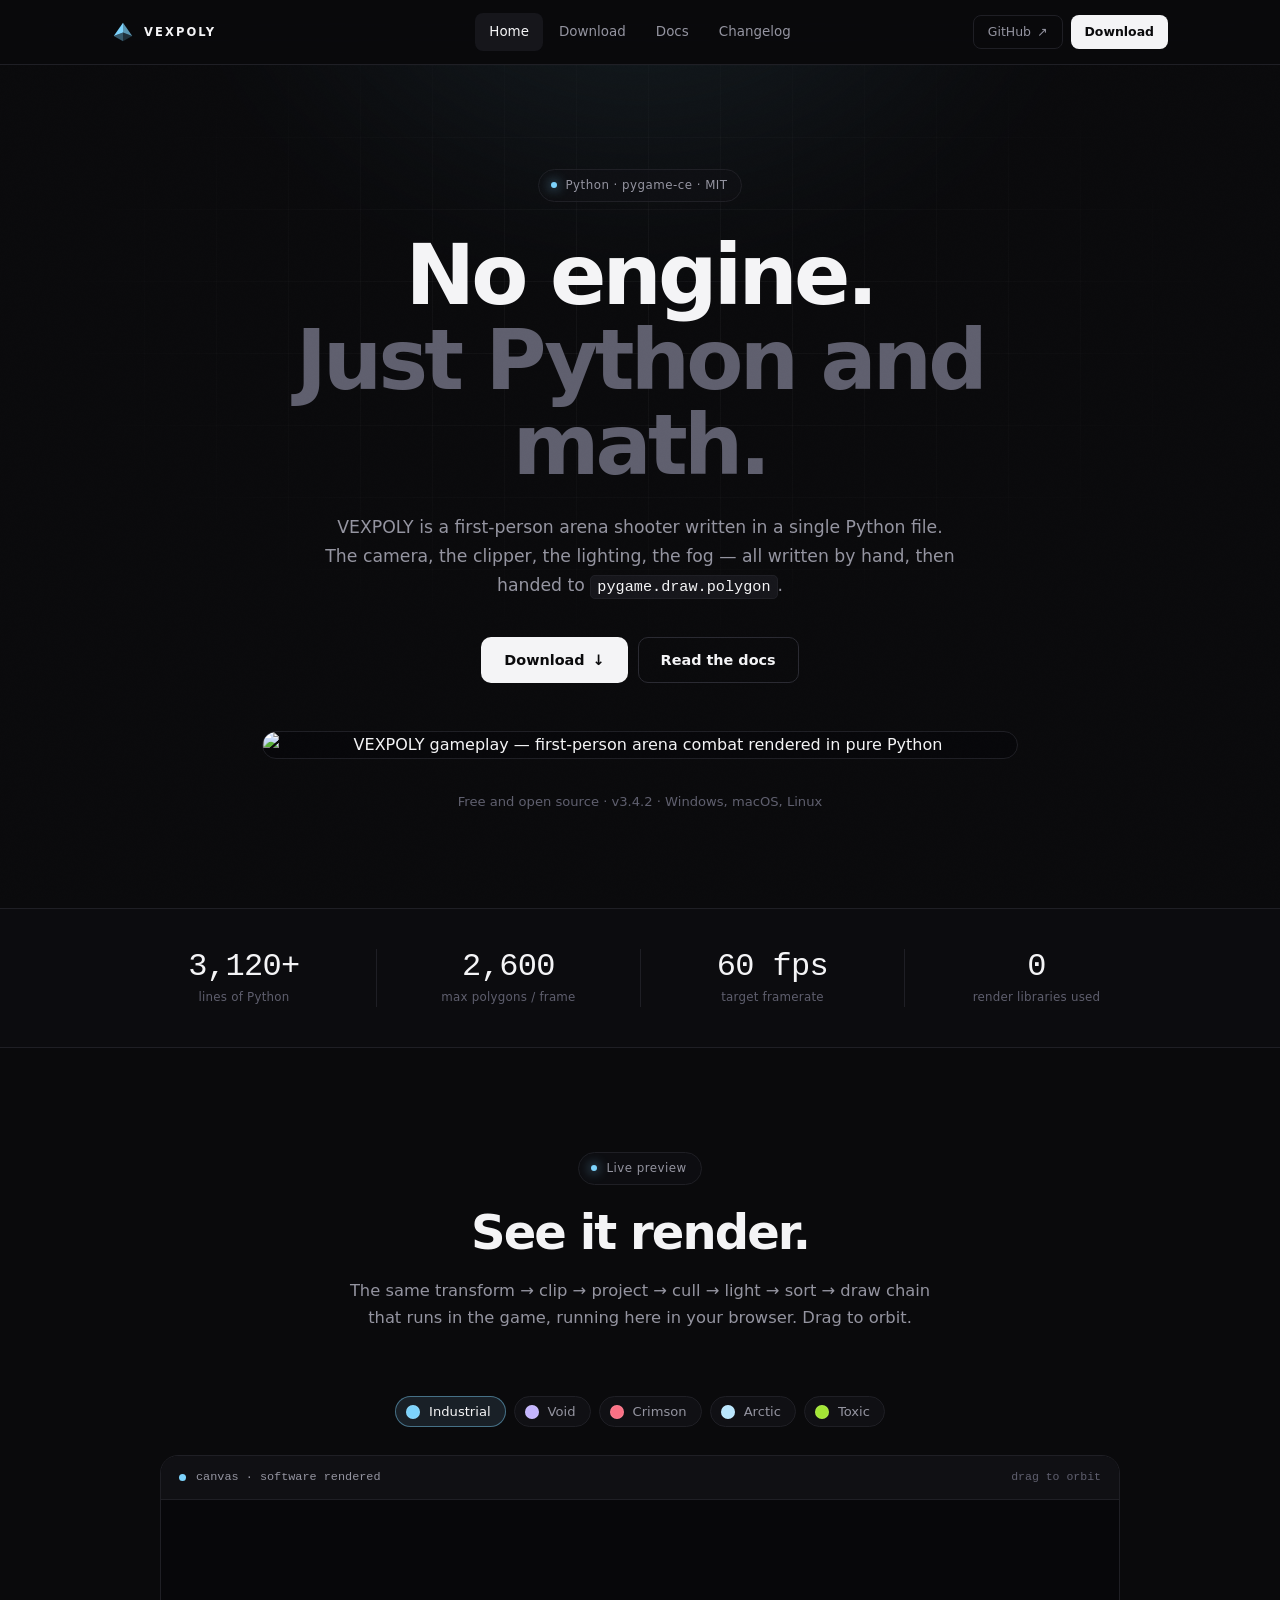
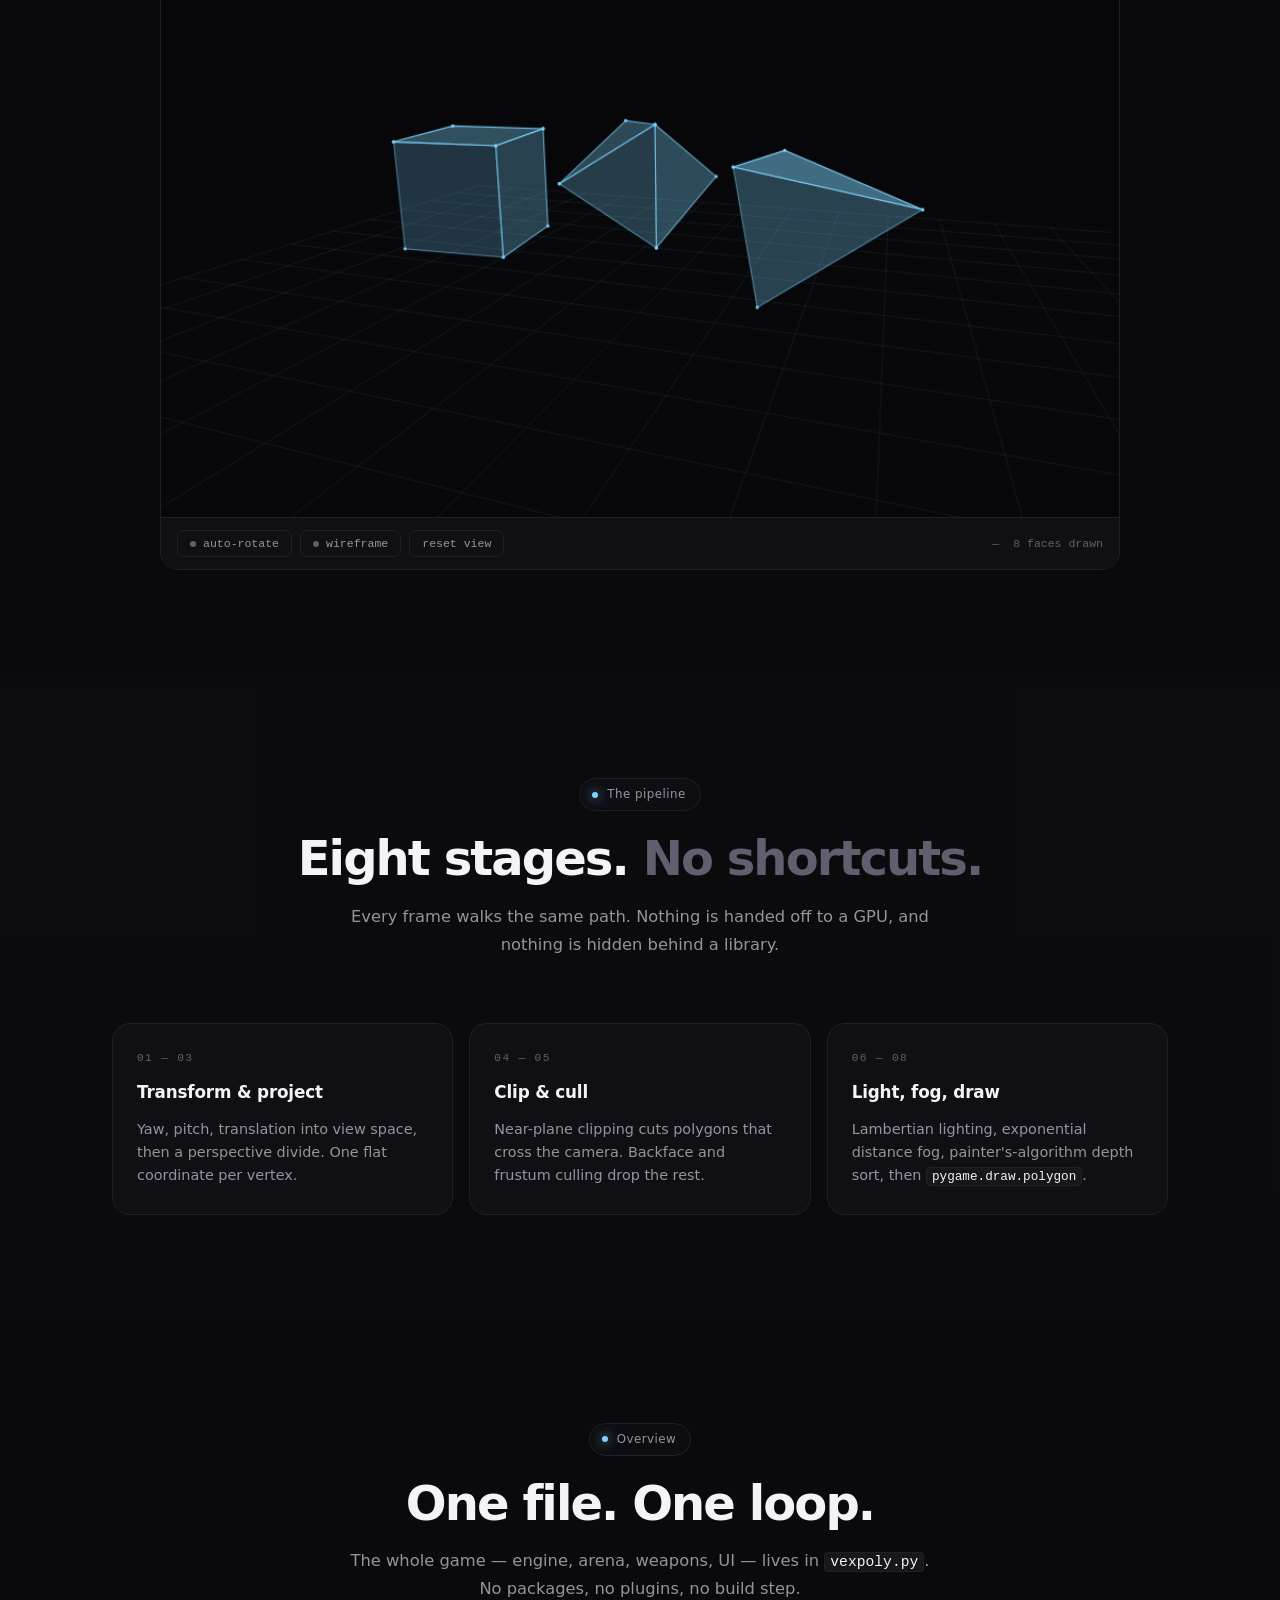
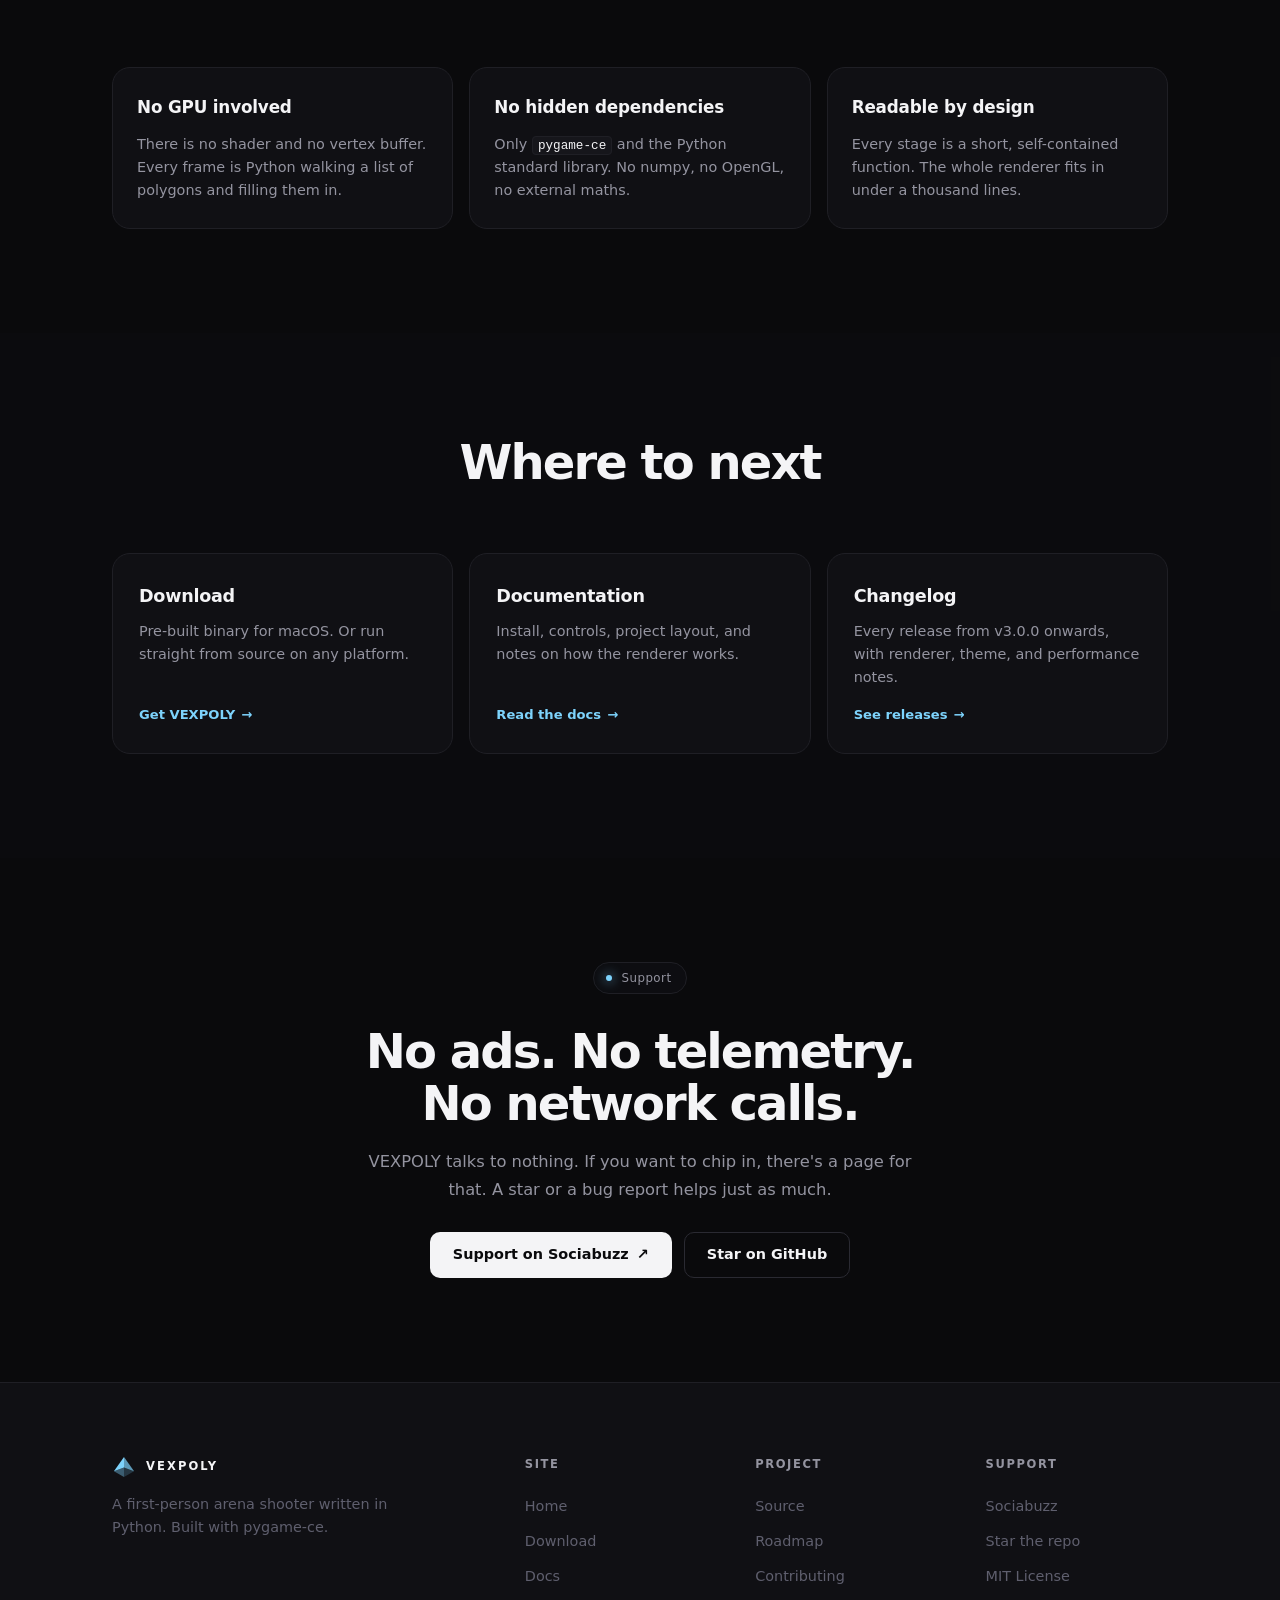
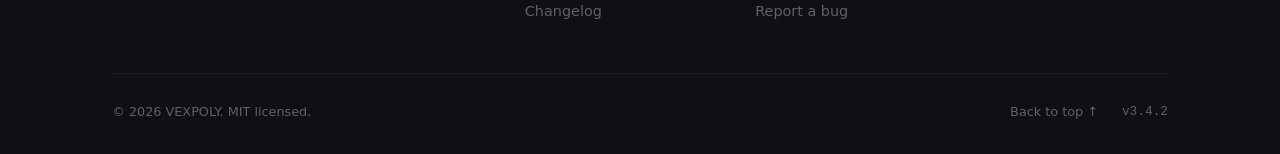
==== commit 9313a00f: "Add files via upload" ====
--- a/index.html
+++ b/index.html
@@ -1,18 +1,18 @@
 <!DOCTYPE html>
-<html lang="en" data-theme="industrial">
+<html lang="en">
 <head>
 <meta charset="UTF-8">
 <meta name="viewport" content="width=device-width, initial-scale=1.0">
 <title>VEXPOLY — a first-person shooter written in Python</title>
 <meta name="description" content="A first-person arena shooter written in Python. No 3D engine underneath. Just pygame and math.">
-<meta name="theme-color" content="#0A0A0B">
+<meta name="theme-color" content="#0A0A0C">
 <meta name="color-scheme" content="dark">
 <link rel="canonical" href="https://dranimalis.github.io/vexpoly-website/">
 
 <meta property="og:type" content="website">
 <meta property="og:site_name" content="VEXPOLY">
 <meta property="og:title" content="VEXPOLY — a first-person shooter written in Python">
-<meta property="og:description" content="No 3D engine. Just pygame and math. One file, three thousand lines.">
+<meta property="og:description" content="No 3D engine. Just pygame and math.">
 <meta property="og:image" content="assets/social-preview.png">
 <meta property="og:url" content="https://dranimalis.github.io/vexpoly-website/">
 
@@ -26,36 +26,16 @@
 <link rel="stylesheet" href="https://rsms.me/inter/inter.css">
 <link rel="stylesheet" href="style.css">
 
-<script type="application/ld+json">
-{
-  "@context": "https://schema.org",
-  "@type": "VideoGame",
-  "name": "VEXPOLY",
-  "description": "A first-person arena shooter written in Python. No 3D engine underneath. Just pygame and math.",
-  "applicationCategory": "Game",
-  "operatingSystem": "Windows, macOS, Linux",
-  "programmingLanguage": "Python",
-  "genre": "First-person shooter",
-  "softwareVersion": "3.4.1",
-  "license": "https://github.com/dranimalis/vexpoly/blob/main/LICENSE",
-  "codeRepository": "https://github.com/dranimalis/vexpoly",
-  "offers": { "@type": "Offer", "price": "0", "priceCurrency": "USD" }
-}
-</script>
-
 <noscript><style>[data-reveal]{opacity:1!important;transform:none!important}</style></noscript>
 </head>
 <body id="top">
 
 <a class="skip" href="#main">Skip to content</a>
-
-<div class="progress" aria-hidden="true"><span id="progressBar"></span></div>
 <div class="grain" aria-hidden="true"></div>
 
-<!-- ============================================================== bar -->
 <header class="bar">
   <div class="bar-inner">
-    <a href="#top" class="mark" aria-label="VEXPOLY — back to top">
+    <a href="index.html" class="mark" aria-label="VEXPOLY — home">
       <svg viewBox="0 0 100 100" width="22" height="22" aria-hidden="true">
         <polygon points="50,8 8,68 50,52" fill="currentColor"/>
         <polygon points="50,8 50,52 92,68" fill="currentColor" opacity="0.7"/>
@@ -66,18 +46,17 @@
     </a>
 
     <nav class="nav" id="siteNav" aria-label="Sections">
-      <a href="#renderer" data-nav="renderer">Renderer</a>
-      <a href="#pipeline" data-nav="pipeline">Pipeline</a>
-      <a href="#themes"   data-nav="themes">Themes</a>
-      <a href="#controls" data-nav="controls">Controls</a>
-      <a href="#updates"  data-nav="updates">Updates</a>
+      <a href="index.html" class="active">Home</a>
+      <a href="download.html">Download</a>
+      <a href="docs.html">Docs</a>
+      <a href="changelog.html">Changelog</a>
     </nav>
 
     <div class="bar-actions">
-      <span class="pill pill-ghost" title="Current version">v3.4.1</span>
-      <a class="pill pill-solid" href="https://github.com/dranimalis/vexpoly" target="_blank" rel="noopener">
+      <a class="pill pill-ghost" href="https://github.com/dranimalis/vexpoly" target="_blank" rel="noopener">
         GitHub <span aria-hidden="true">↗</span>
       </a>
+      <a class="pill pill-solid" href="download.html">Download</a>
       <button class="menu" id="menuBtn" type="button"
               aria-expanded="false" aria-controls="siteNav" aria-label="Open menu">
         <span></span><span></span>
@@ -90,18 +69,7 @@
 
 <!-- ============================================================ hero -->
 <section class="hero">
-  <div class="hero-bg" aria-hidden="true">
-    <div class="hero-mesh"></div>
-    <div class="hero-grid"></div>
-    <span class="fx coin" style="--x:6%;--y:26%;--s:64px;--r:-12deg;--d:8s"></span>
-    <span class="fx coin" style="--x:90%;--y:18%;--s:42px;--r:14deg;--d:10s"></span>
-    <span class="fx chip" style="--x:12%;--y:72%;--s:76px;--r:9deg;--d:9s"></span>
-    <span class="fx chip" style="--x:84%;--y:66%;--s:94px;--r:-8deg;--d:12s"></span>
-    <span class="fx poly" style="--x:78%;--y:34%;--s:58px;--r:6deg;--d:11s"></span>
-    <span class="fx poly" style="--x:18%;--y:30%;--s:40px;--r:-6deg;--d:13s"></span>
-    <span class="fx dot"  style="--x:34%;--y:12%;--s:12px;--r:0deg;--d:6s"></span>
-    <span class="fx dot"  style="--x:66%;--y:82%;--s:10px;--r:0deg;--d:7.5s"></span>
-  </div>
+  <div class="hero-bg" aria-hidden="true"></div>
 
   <div class="wrap hero-inner">
     <p class="eyebrow" data-reveal>
@@ -110,9 +78,8 @@
     </p>
 
     <h1 class="hero-title" data-reveal>
-      <span class="line">No engine.</span>
-      <span class="line">Just Python.</span>
-      <span class="line outline">And math.</span>
+      No engine.<br>
+      <span class="muted">Just Python and math.</span>
     </h1>
 
     <p class="hero-lede" data-reveal>
@@ -122,33 +89,21 @@
     </p>
 
     <div class="hero-ctas" data-reveal>
-      <a class="btn btn-solid" href="https://github.com/dranimalis/vexpoly" target="_blank" rel="noopener">
-        Get the source
-        <span aria-hidden="true">↗</span>
-      </a>
-      <a class="btn btn-ghost" href="#renderer">
-        See it render
+      <a class="btn btn-solid" href="download.html">
+        Download
         <span aria-hidden="true">↓</span>
       </a>
-    </div>
-
-    <div class="install" id="install" data-reveal>
-      <div class="install-bar">
-        <span class="install-dots" aria-hidden="true"><i></i><i></i><i></i></span>
-        <span class="install-title">quickstart.sh</span>
-        <button class="copy" id="copyInstall" type="button" aria-label="Copy install commands">
-          <span class="copy-text">copy</span>
-        </button>
-      </div>
-      <pre><code><span class="p">$</span> git clone https://github.com/dranimalis/vexpoly.git
-<span class="p">$</span> cd vexpoly
-<span class="p">$</span> python3 -m venv .venv &amp;&amp; source .venv/bin/activate
-<span class="p">$</span> pip install -r requirements.txt
-<span class="p">$</span> python vexpoly.py</code></pre>
-    </div>
-
-    <p class="hero-note" data-reveal>
-      Python 3.9+ · <code>pygame-ce 2.5</code> recommended · everything else ships in the repo
+      <a class="btn btn-ghost" href="docs.html">Read the docs</a>
+    </div>
+
+    <div class="hero-shot" data-reveal>
+      <img src="assets/hero.gif"
+           alt="VEXPOLY gameplay — first-person arena combat rendered in pure Python"
+           loading="lazy">
+    </div>
+
+    <p class="hero-foot" data-reveal>
+      Free and open source · v3.4.2 · Windows, macOS, Linux
     </p>
   </div>
 </section>
@@ -175,340 +130,164 @@
   </div>
 </section>
 
-<!-- ======================================================== renderer -->
-<section class="section section-renderer" id="renderer">
+<!-- ========================================================= preview -->
+<section class="section" id="preview">
   <div class="wrap">
     <header class="section-head" data-reveal>
-      <p class="eyebrow"><span class="dot" aria-hidden="true"></span>Renderer</p>
+      <p class="eyebrow"><span class="dot" aria-hidden="true"></span>Live preview</p>
+      <h2 class="display">See it render.</h2>
+      <p class="section-lede">
+        The same transform → clip → project → cull → light → sort → draw chain
+        that runs in the game, running here in your browser. Drag to orbit.
+      </p>
+    </header>
+
+    <div class="themes" data-reveal>
+      <button class="theme-btn" type="button" data-theme="industrial" aria-pressed="true">
+        <span class="sw" style="--c:#7DD3FC"></span>Industrial
+      </button>
+      <button class="theme-btn" type="button" data-theme="void" aria-pressed="false">
+        <span class="sw" style="--c:#C4B5FD"></span>Void
+      </button>
+      <button class="theme-btn" type="button" data-theme="crimson" aria-pressed="false">
+        <span class="sw" style="--c:#FB7185"></span>Crimson
+      </button>
+      <button class="theme-btn" type="button" data-theme="arctic" aria-pressed="false">
+        <span class="sw" style="--c:#BAE6FD"></span>Arctic
+      </button>
+      <button class="theme-btn" type="button" data-theme="toxic" aria-pressed="false">
+        <span class="sw" style="--c:#A3E635"></span>Toxic
+      </button>
+    </div>
+
+    <div class="demo" data-reveal>
+      <div class="demo-head">
+        <span class="demo-dot" aria-hidden="true"></span>
+        <span class="demo-title">canvas · software rendered</span>
+        <span class="demo-hint">drag to orbit</span>
+      </div>
+      <canvas id="scene" width="900" height="580"
+              role="img" aria-label="Interactive 3D scene rendered through the same pipeline as the game"></canvas>
+      <div class="demo-controls">
+        <button type="button" class="ctl" id="ctlAutorotate" aria-pressed="false">
+          <span class="ctl-dot"></span>auto-rotate
+        </button>
+        <button type="button" class="ctl" id="ctlWire" aria-pressed="false">
+          <span class="ctl-dot"></span>wireframe
+        </button>
+        <button type="button" class="ctl" id="ctlReset">reset view</button>
+        <span class="demo-stats">
+          <span id="demoFps">—</span>
+          <span id="demoDrawn">—</span>
+        </span>
+      </div>
+    </div>
+  </div>
+</section>
+
+<!-- ======================================================== features -->
+<section class="section section-alt">
+  <div class="wrap">
+    <header class="section-head" data-reveal>
+      <p class="eyebrow"><span class="dot" aria-hidden="true"></span>The pipeline</p>
       <h2 class="display">
-        A 3D pipeline<br>
-        <span class="dim">written in Python.</span>
+        Eight stages. <span class="dim">No shortcuts.</span>
       </h2>
       <p class="section-lede">
-        Camera transform. Near-plane clipping. Perspective projection. Backface
-        culling. Directional lighting. Distance fog. Depth sorting. A per-frame
-        polygon budget. All of it runs in Python, per frame.
+        Every frame walks the same path. Nothing is handed off to a GPU, and
+        nothing is hidden behind a library.
       </p>
     </header>
 
-    <div class="renderer-grid" data-reveal>
-      <div class="demo">
-        <div class="demo-head">
-          <span class="demo-dot" aria-hidden="true"></span>
-          <span class="demo-title">live preview</span>
-          <span class="demo-hint">drag to orbit</span>
-        </div>
-        <canvas id="scene" width="900" height="580"
-                role="img" aria-label="Interactive 3D scene rendered through the same Python pipeline"></canvas>
-        <div class="demo-controls">
-          <button type="button" class="ctl" id="ctlAutorotate" aria-pressed="true">
-            <span class="ctl-dot"></span>auto-rotate
-          </button>
-          <button type="button" class="ctl" id="ctlWire" aria-pressed="false">
-            <span class="ctl-dot"></span>wireframe
-          </button>
-          <button type="button" class="ctl" id="ctlReset">reset view</button>
-          <span class="demo-stats">
-            <span id="demoFps">—</span>
-            <span id="demoDrawn">—</span>
-          </span>
-        </div>
-      </div>
-
-      <aside class="renderer-side" data-reveal>
-        <div class="side-card">
-          <span class="side-num">01</span>
-          <h3>Three objects, one loop</h3>
-          <p>Cube, octahedron, pyramid. Each goes through the exact same transform → clip → project → cull → light → sort → draw chain, every frame.</p>
-        </div>
-        <div class="side-card">
-          <span class="side-num">02</span>
-          <h3>No GPU involved</h3>
-          <p>There is no shader and no vertex buffer. Every frame is Python walking over a list of polygons and filling them in.</p>
-        </div>
-        <div class="side-card">
-          <span class="side-num">03</span>
-          <h3>Fog, light, sort</h3>
-          <p>Lambertian lighting from a fixed direction, exponential fog over camera distance, and painter's-algorithm depth sorting.</p>
-        </div>
-      </aside>
-    </div>
-  </div>
-</section>
-
-<!-- ======================================================== pipeline -->
-<section class="section section-pipeline" id="pipeline">
+    <div class="grid-3" data-reveal>
+      <article class="card">
+        <span class="card-num">01 — 03</span>
+        <h3>Transform &amp; project</h3>
+        <p>Yaw, pitch, translation into view space, then a perspective divide. One flat coordinate per vertex.</p>
+      </article>
+      <article class="card">
+        <span class="card-num">04 — 05</span>
+        <h3>Clip &amp; cull</h3>
+        <p>Near-plane clipping cuts polygons that cross the camera. Backface and frustum culling drop the rest.</p>
+      </article>
+      <article class="card">
+        <span class="card-num">06 — 08</span>
+        <h3>Light, fog, draw</h3>
+        <p>Lambertian lighting, exponential distance fog, painter's-algorithm depth sort, then <code>pygame.draw.polygon</code>.</p>
+      </article>
+    </div>
+  </div>
+</section>
+
+<!-- ======================================================== overview -->
+<section class="section">
   <div class="wrap">
     <header class="section-head" data-reveal>
-      <p class="eyebrow"><span class="dot" aria-hidden="true"></span>Pipeline</p>
-      <h2 class="display display-center">
-        Camera. Clip. Sort. Draw.
-      </h2>
-      <p class="section-lede section-lede-center">
-        Every frame runs through the same eight stages. No shortcuts, no
-        corners cut, no graphics API.
+      <p class="eyebrow"><span class="dot" aria-hidden="true"></span>Overview</p>
+      <h2 class="display">One file. One loop.</h2>
+      <p class="section-lede">
+        The whole game — engine, arena, weapons, UI — lives in
+        <code>vexpoly.py</code>. No packages, no plugins, no build step.
       </p>
     </header>
 
-    <div class="bento" data-reveal>
-
-      <article class="bcard bcard-wide bcard-tall">
-        <div class="bcard-viz viz-camera" aria-hidden="true">
-          <div class="wire-cube">
-            <span></span><span></span><span></span><span></span>
-            <span></span><span></span><span></span><span></span>
-          </div>
-        </div>
-        <div class="bcard-body">
-          <span class="bcard-num">01 — 03</span>
-          <h3>Camera transform &amp; projection</h3>
-          <p>Yaw, pitch, translation into view space, then a perspective divide. The result is a flat 2D coordinate per vertex.</p>
-        </div>
-      </article>
-
-      <article class="bcard">
-        <div class="bcard-viz viz-clip" aria-hidden="true"><span class="clip-line"></span><span class="clip-window"></span></div>
-        <div class="bcard-body">
-          <span class="bcard-num">04</span>
-          <h3>Near-plane clipping</h3>
-          <p>Polygons that cross the camera plane get cut before they can flip inside out.</p>
-        </div>
-      </article>
-
-      <article class="bcard">
-        <div class="bcard-viz viz-cull" aria-hidden="true"><span></span><span></span><span></span><span></span></div>
-        <div class="bcard-body">
-          <span class="bcard-num">05</span>
-          <h3>Backface &amp; frustum culling</h3>
-          <p>Anything pointing away from the camera, or outside the view, is dropped before lighting runs.</p>
-        </div>
-      </article>
-
-      <article class="bcard">
-        <div class="bcard-viz viz-light" aria-hidden="true"></div>
-        <div class="bcard-body">
-          <span class="bcard-num">06</span>
-          <h3>Directional lighting</h3>
-          <p>One fixed light vector, one dot product per face. Cheap, consistent, readable.</p>
-        </div>
-      </article>
-
-      <article class="bcard">
-        <div class="bcard-viz viz-fog" aria-hidden="true"></div>
-        <div class="bcard-body">
-          <span class="bcard-num">07</span>
-          <h3>Distance fog</h3>
-          <p>Camera-space depth drives a fade toward the sky colour, so far geometry melts into the horizon.</p>
-        </div>
-      </article>
-
-      <article class="bcard bcard-wide">
-        <div class="bcard-viz viz-sort" aria-hidden="true">
-          <span></span><span></span><span></span><span></span><span></span>
-        </div>
-        <div class="bcard-body">
-          <span class="bcard-num">08</span>
-          <h3>Depth sort &amp; draw</h3>
-          <p>Faces are sorted back-to-front by average camera-space depth, then handed to <code>pygame.draw.polygon</code> one by one.</p>
-        </div>
-      </article>
-
-    </div>
-  </div>
-</section>
-
-<!-- ========================================================== themes -->
-<section class="section section-themes" id="themes">
+    <div class="grid-3" data-reveal>
+      <article class="card">
+        <h3>No GPU involved</h3>
+        <p>There is no shader and no vertex buffer. Every frame is Python walking a list of polygons and filling them in.</p>
+      </article>
+      <article class="card">
+        <h3>No hidden dependencies</h3>
+        <p>Only <code>pygame-ce</code> and the Python standard library. No numpy, no OpenGL, no external maths.</p>
+      </article>
+      <article class="card">
+        <h3>Readable by design</h3>
+        <p>Every stage is a short, self-contained function. The whole renderer fits in under a thousand lines.</p>
+      </article>
+    </div>
+  </div>
+</section>
+
+<!-- ============================================================ links -->
+<section class="section section-alt">
   <div class="wrap">
     <header class="section-head" data-reveal>
-      <p class="eyebrow"><span class="dot" aria-hidden="true"></span>Themes</p>
-      <h2 class="display display-center">
-        Five looks.<br>One engine.
-      </h2>
-      <p class="section-lede section-lede-center">
-        Each theme swaps the sky gradient, fog colour, light direction, colour
-        grade, and the entire texture set. Not just a tint. Tap one — it
-        repaints this page and the live demo above.
-      </p>
+      <h2 class="display">Where to next</h2>
     </header>
 
-    <ul class="theme-grid" id="themeGrid" data-reveal>
-      <li>
-        <button class="theme" type="button" data-theme="industrial" aria-pressed="true">
-          <span class="swatch" style="--a:#8EF4FF; --b:#1E5FA8; --c:#0B1220"></span>
-          <span class="theme-meta">
-            <span class="theme-name">Industrial</span>
-            <span class="theme-desc">cold cyan, matte steel</span>
-          </span>
-        </button>
-      </li>
-      <li>
-        <button class="theme" type="button" data-theme="void" aria-pressed="false">
-          <span class="swatch" style="--a:#C99BFF; --b:#4A1878; --c:#0C0819"></span>
-          <span class="theme-meta">
-            <span class="theme-name">Void</span>
-            <span class="theme-desc">violet, low light</span>
-          </span>
-        </button>
-      </li>
-      <li>
-        <button class="theme" type="button" data-theme="crimson" aria-pressed="false">
-          <span class="swatch" style="--a:#FF7B7B; --b:#7A0F1F; --c:#1A070B"></span>
-          <span class="theme-meta">
-            <span class="theme-name">Crimson</span>
-            <span class="theme-desc">red alert, high heat</span>
-          </span>
-        </button>
-      </li>
-      <li>
-        <button class="theme" type="button" data-theme="arctic" aria-pressed="false">
-          <span class="swatch" style="--a:#BFE7FF; --b:#2E4F6E; --c:#0A1722"></span>
-          <span class="theme-meta">
-            <span class="theme-name">Arctic</span>
-            <span class="theme-desc">ice, bleached sky</span>
-          </span>
-        </button>
-      </li>
-      <li>
-        <button class="theme" type="button" data-theme="toxic" aria-pressed="false">
-          <span class="swatch" style="--a:#A8FF6E; --b:#1E5A18; --c:#08170E"></span>
-          <span class="theme-meta">
-            <span class="theme-name">Toxic</span>
-            <span class="theme-desc">acid green, deep fog</span>
-          </span>
-        </button>
-      </li>
-    </ul>
-  </div>
-</section>
-
-<!-- ======================================================== controls -->
-<section class="section section-controls" id="controls">
-  <div class="wrap">
-    <header class="section-head" data-reveal>
-      <p class="eyebrow"><span class="dot" aria-hidden="true"></span>Controls</p>
-      <h2 class="display">
-        Keyboard and mouse.<br>
-        <span class="dim">That's the whole scheme.</span>
-      </h2>
-    </header>
-
-    <div class="controls-grid" data-reveal>
-
-      <div class="keyboard">
-        <div class="krow">
-          <kbd data-key="Q">Q</kbd>
-          <kbd data-key="W">W</kbd>
-          <kbd data-key="E">E</kbd>
-          <span class="krow-label">cycle</span>
-        </div>
-        <div class="krow">
-          <kbd data-key="A">A</kbd>
-          <kbd data-key="S">S</kbd>
-          <kbd data-key="D">D</kbd>
-          <span class="krow-label">move</span>
-        </div>
-        <div class="krow">
-          <kbd class="wide" data-key="Space">Space</kbd>
-          <span class="krow-label">jump</span>
-        </div>
-        <div class="krow">
-          <kbd class="wide" data-key="Shift">Shift</kbd>
-          <span class="krow-label">sprint</span>
-        </div>
-        <div class="krow">
-          <kbd data-key="R">R</kbd>
-          <kbd data-key="F">F</kbd>
-          <kbd data-key="Esc">Esc</kbd>
-          <span class="krow-label">reload / free / pause</span>
-        </div>
-      </div>
-
-      <ul class="controls-list">
-        <li><span>Move</span><span class="kbd-inline"><kbd>W</kbd><kbd>A</kbd><kbd>S</kbd><kbd>D</kbd></span></li>
-        <li><span>Sprint</span><span class="kbd-inline"><kbd>Shift</kbd></span></li>
-        <li><span>Jump</span><span class="kbd-inline"><kbd>Space</kbd></span></li>
-        <li><span>Fire</span><span class="kbd-inline"><kbd>LMB</kbd></span></li>
-        <li><span>Reload</span><span class="kbd-inline"><kbd>R</kbd></span></li>
-        <li><span>Weapons</span><span class="kbd-inline"><kbd>1</kbd><kbd>2</kbd><kbd>3</kbd></span></li>
-        <li><span>Cycle</span><span class="kbd-inline"><kbd>Q</kbd><kbd>E</kbd></span></li>
-        <li><span>Pause</span><span class="kbd-inline"><kbd>Esc</kbd></span></li>
-        <li><span>Fullscreen</span><span class="kbd-inline"><kbd>F11</kbd></span></li>
-        <li><span>Release mouse</span><span class="kbd-inline"><kbd>F</kbd></span></li>
-      </ul>
-
-    </div>
-  </div>
-</section>
-
-<!-- ========================================================= updates -->
-<section class="section section-updates" id="updates">
-  <div class="wrap">
-    <header class="section-head" data-reveal>
-      <p class="eyebrow"><span class="dot" aria-hidden="true"></span>Updates</p>
-      <h2 class="display">Latest from VEXPOLY</h2>
-    </header>
-
-    <ul class="log" data-reveal>
-      <li>
-        <span class="log-date">2026.10.13</span>
-        <span class="log-tag tag-release">Release</span>
-        <a href="https://github.com/dranimalis/vexpoly/blob/main/CHANGELOG.md" target="_blank" rel="noopener">
-          <span class="log-title">v3.4.1 — fog curve rewritten, 12% fewer draw calls per frame</span>
-        </a>
-      </li>
-      <li>
-        <span class="log-date">2026.09.28</span>
-        <span class="log-tag">Renderer</span>
-        <a href="https://github.com/dranimalis/vexpoly/blob/main/CHANGELOG.md" target="_blank" rel="noopener">
-          <span class="log-title">Near-plane clipping now runs on the quad, not the triangle</span>
-        </a>
-      </li>
-      <li>
-        <span class="log-date">2026.09.02</span>
-        <span class="log-tag">Themes</span>
-        <a href="https://github.com/dranimalis/vexpoly/blob/main/CHANGELOG.md" target="_blank" rel="noopener">
-          <span class="log-title">Toxic retextured end to end, plus a new light direction</span>
-        </a>
-      </li>
-      <li>
-        <span class="log-date">2026.08.11</span>
-        <span class="log-tag">Perf</span>
-        <a href="https://github.com/dranimalis/vexpoly/blob/main/CHANGELOG.md" target="_blank" rel="noopener">
-          <span class="log-title">Polygon budget raised to 2600 faces per frame on desktop</span>
-        </a>
-      </li>
-      <li>
-        <span class="log-date">2026.07.19</span>
-        <span class="log-tag tag-release">Release</span>
-        <a href="https://github.com/dranimalis/vexpoly/blob/main/CHANGELOG.md" target="_blank" rel="noopener">
-          <span class="log-title">v3.4.0 — new arena, three weapons, sprint and jump rework</span>
-        </a>
-      </li>
-    </ul>
-
-    <p class="center-row" data-reveal>
-      <a class="arrow-link" href="https://github.com/dranimalis/vexpoly/blob/main/CHANGELOG.md" target="_blank" rel="noopener">
-        Full changelog
-        <span aria-hidden="true">↗</span>
-      </a>
-    </p>
+    <div class="grid-3" data-reveal>
+      <a class="link-card" href="download.html">
+        <h3>Download</h3>
+        <p>Pre-built binary for macOS. Or run straight from source on any platform.</p>
+        <span class="arrow">Get VEXPOLY <span aria-hidden="true">→</span></span>
+      </a>
+      <a class="link-card" href="docs.html">
+        <h3>Documentation</h3>
+        <p>Install, controls, project layout, and notes on how the renderer works.</p>
+        <span class="arrow">Read the docs <span aria-hidden="true">→</span></span>
+      </a>
+      <a class="link-card" href="changelog.html">
+        <h3>Changelog</h3>
+        <p>Every release from v3.0.0 onwards, with renderer, theme, and performance notes.</p>
+        <span class="arrow">See releases <span aria-hidden="true">→</span></span>
+      </a>
+    </div>
   </div>
 </section>
 
 <!-- ========================================================= support -->
-<section class="section section-support" id="support">
-  <div class="wrap support-inner" data-reveal>
+<section class="section">
+  <div class="wrap-narrow support" data-reveal>
     <p class="eyebrow"><span class="dot" aria-hidden="true"></span>Support</p>
-    <h2 class="display display-center">
+    <h2 class="display">
       No ads. No telemetry.<br>
       No network calls.
     </h2>
-    <p class="section-lede section-lede-center">
+    <p class="section-lede">
       VEXPOLY talks to nothing. If you want to chip in, there's a page for that.
       A star or a bug report helps just as much.
     </p>
-    <p class="row-center">
+    <div class="row-center">
       <a class="btn btn-solid" href="https://sociabuzz.com/dr_animalis/give" target="_blank" rel="noopener">
         Support on Sociabuzz
         <span aria-hidden="true">↗</span>
@@ -516,18 +295,17 @@
       <a class="btn btn-ghost" href="https://github.com/dranimalis/vexpoly" target="_blank" rel="noopener">
         Star on GitHub
       </a>
-    </p>
+    </div>
   </div>
 </section>
 
 </main>
 
-<!-- ============================================================ foot -->
 <footer class="foot">
   <div class="wrap">
     <div class="foot-grid">
       <div class="foot-brand">
-        <a href="#top" class="mark" aria-label="VEXPOLY">
+        <a href="index.html" class="mark" aria-label="VEXPOLY">
           <svg viewBox="0 0 100 100" width="24" height="24" aria-hidden="true">
             <polygon points="50,8 8,68 50,52" fill="currentColor"/>
             <polygon points="50,8 50,52 92,68" fill="currentColor" opacity="0.7"/>
@@ -538,30 +316,30 @@
         </a>
         <p class="foot-note">
           A first-person arena shooter written in Python. Built with pygame-ce.
-          Textures and sounds ship with the repo.
         </p>
       </div>
 
-      <nav class="foot-col" aria-label="Game">
-        <h4>Game</h4>
+      <nav class="foot-col" aria-label="Site">
+        <h4>Site</h4>
+        <a href="index.html">Home</a>
+        <a href="download.html">Download</a>
+        <a href="docs.html">Docs</a>
+        <a href="changelog.html">Changelog</a>
+      </nav>
+
+      <nav class="foot-col" aria-label="Project">
+        <h4>Project</h4>
         <a href="https://github.com/dranimalis/vexpoly" target="_blank" rel="noopener">Source</a>
-        <a href="https://github.com/dranimalis/vexpoly/blob/main/CHANGELOG.md" target="_blank" rel="noopener">Changelog</a>
-        <a href="#renderer">Renderer</a>
-        <a href="#pipeline">Pipeline</a>
-        <a href="#themes">Themes</a>
+        <a href="https://github.com/dranimalis/vexpoly/blob/main/ROADMAP.md" target="_blank" rel="noopener">Roadmap</a>
+        <a href="https://github.com/dranimalis/vexpoly/blob/main/CONTRIBUTING.md" target="_blank" rel="noopener">Contributing</a>
+        <a href="https://github.com/dranimalis/vexpoly/issues" target="_blank" rel="noopener">Report a bug</a>
       </nav>
 
       <nav class="foot-col" aria-label="Support">
         <h4>Support</h4>
         <a href="https://sociabuzz.com/dr_animalis/give" target="_blank" rel="noopener">Sociabuzz</a>
-        <a href="https://github.com/dranimalis/vexpoly/issues" target="_blank" rel="noopener">Report a bug</a>
         <a href="https://github.com/dranimalis/vexpoly" target="_blank" rel="noopener">Star the repo</a>
-      </nav>
-
-      <nav class="foot-col" aria-label="Legal">
-        <h4>Legal</h4>
         <a href="https://github.com/dranimalis/vexpoly/blob/main/LICENSE" target="_blank" rel="noopener">MIT License</a>
-        <a href="https://github.com/dranimalis/vexpoly" target="_blank" rel="noopener">GitHub</a>
       </nav>
     </div>
 
@@ -569,7 +347,7 @@
       <span>© <span id="year">2026</span> VEXPOLY. MIT licensed.</span>
       <span class="foot-bottom-right">
         <a class="totop" href="#top">Back to top ↑</a>
-        <span class="ver">v3.4.1</span>
+        <span class="ver">v3.4.2</span>
       </span>
     </div>
   </div>
--- a/style.css
+++ b/style.css
@@ -1,41 +1,31 @@
 /* =========================================================================
-   VEXPOLY
+   VEXPOLY — shared stylesheet
    ========================================================================= */
 
-@property --accent {
-  syntax: '<color>';
-  inherits: true;
-  initial-value: #8EF4FF;
-}
-@property --bg {
-  syntax: '<color>';
-  inherits: true;
-  initial-value: #0A0A0B;
-}
-
 :root {
-  --bg:      #0A0A0B;
-  --surface: #121216;
-  --surface2:#191920;
-  --line:    #232328;
-  --line-2:  #2E2E34;
-  --text:    #ECECEF;
-  --muted:   #8B8B95;
-  --dim:     #56565E;
-  --accent:  #8EF4FF;
-  --accent-soft: color-mix(in srgb, var(--accent) 22%, transparent);
-  --accent-ink:  color-mix(in srgb, var(--accent) 12%, transparent);
+  --bg:         #0A0A0C;
+  --surface:    #101014;
+  --surface-2:  #16161B;
+  --line:       #1F1F25;
+  --line-2:     #2A2A32;
+  --text:       #F4F4F6;
+  --muted:      #9494A0;
+  --dim:        #5F5F6E;
+  --accent:     #7DD3FC;
+  --accent-2:   #B8E6FF;
+  --accent-ink: color-mix(in srgb, var(--accent) 10%, transparent);
+  --accent-soft:color-mix(in srgb, var(--accent) 22%, transparent);
 
   --sans: "Inter", -apple-system, BlinkMacSystemFont, "Segoe UI", system-ui, sans-serif;
   --mono: ui-monospace, "SF Mono", "JetBrains Mono", Menlo, Consolas, monospace;
 
-  --max: 1240px;
+  --max: 1120px;
+  --max-narrow: 720px;
   --pad: 32px;
-  --radius: 14px;
-  --radius-lg: 22px;
+  --radius: 12px;
+  --radius-lg: 18px;
 
   --ease: cubic-bezier(.16, 1, .3, 1);
-  --ease-2: cubic-bezier(.4, 0, .2, 1);
 }
 
 *, *::before, *::after { box-sizing: border-box; }
@@ -43,10 +33,9 @@
 html {
   -webkit-text-size-adjust: 100%;
   scroll-behavior: smooth;
-  scroll-padding-top: 96px;
+  scroll-padding-top: 88px;
   -webkit-font-smoothing: antialiased;
   -moz-osx-font-smoothing: grayscale;
-  transition: --accent 0.5s ease, --bg 0.5s ease;
 }
 
 body {
@@ -54,24 +43,29 @@
   background: var(--bg);
   color: var(--text);
   font-family: var(--sans);
-  font-size: 17px;
-  line-height: 1.65;
+  font-size: 16px;
+  line-height: 1.6;
   overflow-x: hidden;
-  font-feature-settings: "ss01", "cv11", "cv02";
-  transition: background-color 0.5s var(--ease);
+  font-feature-settings: "cv02", "cv03", "cv04", "cv11";
 }
 
 body.nav-open { overflow: hidden; }
 
 img, svg, canvas { display: block; max-width: 100%; }
-
 a { color: inherit; text-decoration: none; }
-
 ::selection { background: var(--accent); color: var(--bg); }
+
+/* ------------------------------------------------------------ layout -- */
 
 .wrap {
   width: 100%;
   max-width: var(--max);
+  margin: 0 auto;
+  padding: 0 var(--pad);
+}
+.wrap-narrow {
+  width: 100%;
+  max-width: var(--max-narrow);
   margin: 0 auto;
   padding: 0 var(--pad);
 }
@@ -90,146 +84,111 @@
 }
 .skip:focus { left: 0; }
 
-/* ----------------------------------------------------------- grain -- */
-
 .grain {
   position: fixed;
   inset: 0;
   pointer-events: none;
   z-index: 1;
-  opacity: 0.035;
+  opacity: 0.018;
   mix-blend-mode: overlay;
   background-image: url("data:image/svg+xml,%3Csvg xmlns='http://www.w3.org/2000/svg' width='160' height='160'%3E%3Cfilter id='n'%3E%3CfeTurbulence type='fractalNoise' baseFrequency='0.9' numOctaves='2'/%3E%3C/filter%3E%3Crect width='100%25' height='100%25' filter='url(%23n)'/%3E%3C/svg%3E");
 }
 
-/* ------------------------------------------------------- progress --- */
-
-.progress {
-  position: fixed;
-  top: 0;
-  left: 0;
-  right: 0;
-  height: 2px;
-  background: transparent;
-  z-index: 100;
-  pointer-events: none;
-}
-.progress span {
-  display: block;
-  height: 100%;
-  width: 0;
-  background: var(--accent);
-  box-shadow: 0 0 12px var(--accent);
-  transition: width 0.05s linear;
-}
-
-/* =============================================================== bar */
+/* =============================================================== bar == */
 
 .bar {
   position: sticky;
   top: 0;
   z-index: 50;
-  background: color-mix(in srgb, var(--bg) 76%, transparent);
-  backdrop-filter: saturate(180%) blur(18px);
-  -webkit-backdrop-filter: saturate(180%) blur(18px);
-  border-bottom: 1px solid color-mix(in srgb, var(--line) 70%, transparent);
+  background: color-mix(in srgb, var(--bg) 78%, transparent);
+  backdrop-filter: saturate(160%) blur(18px);
+  -webkit-backdrop-filter: saturate(160%) blur(18px);
+  border-bottom: 1px solid var(--line);
 }
 
 .bar-inner {
   max-width: var(--max);
   margin: 0 auto;
   padding: 0 var(--pad);
-  display: flex;
-  align-items: center;
-  gap: 40px;
-  height: 72px;
+  display: grid;
+  grid-template-columns: 1fr auto 1fr;
+  align-items: center;
+  gap: 24px;
+  height: 64px;
 }
 
 .mark {
   display: inline-flex;
   align-items: center;
-  gap: 11px;
+  gap: 10px;
   color: var(--accent);
-  font-size: 0.78rem;
-  letter-spacing: 0.22em;
-  font-weight: 700;
+  font-size: 0.72rem;
+  letter-spacing: 0.18em;
+  font-weight: 600;
   text-transform: uppercase;
-  flex-shrink: 0;
-  transition: color 0.3s var(--ease);
+  justify-self: start;
 }
 .mark span { color: var(--text); }
 
 .nav {
   display: flex;
-  gap: 6px;
-  margin-left: auto;
-  font-size: 0.78rem;
-  letter-spacing: 0.08em;
+  gap: 2px;
+  justify-self: center;
+  font-size: 0.84rem;
   font-weight: 500;
   color: var(--muted);
 }
-
 .nav a {
   position: relative;
   padding: 8px 14px;
   border-radius: 8px;
-  transition: color 0.2s, background 0.2s;
+  transition: color 0.18s var(--ease), background 0.18s var(--ease);
 }
 .nav a:hover { color: var(--text); }
-.nav a.active { color: var(--text); background: color-mix(in srgb, var(--accent) 9%, transparent); }
-.nav a.active::after {
-  content: "";
-  position: absolute;
-  left: 50%;
-  bottom: 2px;
-  width: 4px; height: 4px;
-  margin-left: -2px;
-  border-radius: 50%;
-  background: var(--accent);
-  box-shadow: 0 0 8px var(--accent);
+.nav a.active {
+  color: var(--text);
+  background: var(--surface-2);
 }
 
 .bar-actions {
   display: flex;
-  gap: 10px;
-  align-items: center;
+  gap: 8px;
+  align-items: center;
+  justify-self: end;
 }
 
 .pill {
   display: inline-flex;
   align-items: center;
-  gap: 8px;
-  height: 38px;
-  padding: 0 18px;
-  border-radius: 999px;
-  font-size: 0.72rem;
-  letter-spacing: 0.1em;
-  text-transform: uppercase;
-  font-weight: 600;
-  transition: all 0.2s var(--ease);
+  gap: 6px;
+  height: 34px;
+  padding: 0 14px;
+  border-radius: 8px;
+  font-size: 0.78rem;
+  font-weight: 500;
   white-space: nowrap;
-}
-
+  transition: all 0.18s var(--ease);
+}
 .pill-ghost {
   border: 1px solid var(--line);
   color: var(--muted);
-  font-family: var(--mono);
-  font-size: 0.68rem;
-}
+}
+.pill-ghost:hover { color: var(--text); border-color: var(--line-2); }
 
 .pill-solid {
-  background: var(--accent);
+  background: var(--text);
   color: var(--bg);
-}
-.pill-solid:hover { filter: brightness(1.1); transform: translateY(-1px); }
+  font-weight: 600;
+}
+.pill-solid:hover { background: var(--accent); }
 
 .menu {
   display: none;
-  width: 42px;
-  height: 42px;
+  width: 38px;
+  height: 38px;
   background: none;
   border: 1px solid var(--line);
-  border-radius: 10px;
+  border-radius: 9px;
   cursor: pointer;
   padding: 0;
   flex-direction: column;
@@ -240,17 +199,17 @@
 }
 .menu span {
   display: block;
-  width: 16px;
+  width: 15px;
   height: 1.5px;
   background: currentColor;
   transition: transform 0.25s var(--ease);
 }
 
-/* ============================================================== hero */
+/* ============================================================== hero == */
 
 .hero {
   position: relative;
-  padding: 120px 0 80px;
+  padding: 104px 0 96px;
   overflow: hidden;
   isolation: isolate;
 }
@@ -262,35 +221,26 @@
   pointer-events: none;
   overflow: hidden;
 }
-
-.hero-mesh {
+.hero-bg::before {
+  content: "";
   position: absolute;
-  inset: -30% -20% auto -20%;
+  inset: -30% -10% auto -10%;
   height: 900px;
-  background:
-    radial-gradient(ellipse 55% 45% at 50% 10%, var(--accent-soft), transparent 65%),
-    radial-gradient(ellipse 40% 40% at 15% 30%, rgba(168,85,247,0.14), transparent 70%),
-    radial-gradient(ellipse 40% 40% at 85% 30%, rgba(184,255,61,0.10), transparent 70%),
-    radial-gradient(ellipse 60% 50% at 50% 50%, color-mix(in srgb, var(--accent) 6%, transparent), transparent 70%);
-  filter: blur(24px);
-  animation: meshDrift 22s ease-in-out infinite alternate;
-}
-
-@keyframes meshDrift {
-  0%   { transform: translate3d(0, 0, 0) scale(1); }
-  100% { transform: translate3d(-2%, 3%, 0) scale(1.08); }
-}
-
-.hero-grid {
+  background: radial-gradient(ellipse 42% 55% at 50% 12%,
+    var(--accent-soft), transparent 70%);
+  filter: blur(72px);
+  opacity: 0.5;
+}
+.hero-bg::after {
+  content: "";
   position: absolute;
   inset: 0;
   background-image:
-    linear-gradient(color-mix(in srgb, var(--accent) 5%, transparent) 1px, transparent 1px),
-    linear-gradient(90deg, color-mix(in srgb, var(--accent) 5%, transparent) 1px, transparent 1px);
-  background-size: 56px 56px;
-  mask-image: radial-gradient(ellipse 70% 60% at 50% 30%, black 20%, transparent 80%);
-  -webkit-mask-image: radial-gradient(ellipse 70% 60% at 50% 30%, black 20%, transparent 80%);
-  opacity: 0.6;
+    linear-gradient(color-mix(in srgb, var(--text) 4%, transparent) 1px, transparent 1px),
+    linear-gradient(90deg, color-mix(in srgb, var(--text) 4%, transparent) 1px, transparent 1px);
+  background-size: 72px 72px;
+  mask-image: radial-gradient(ellipse 65% 55% at 50% 30%, black 10%, transparent 78%);
+  -webkit-mask-image: radial-gradient(ellipse 65% 55% at 50% 30%, black 10%, transparent 78%);
 }
 
 .hero-inner {
@@ -298,393 +248,337 @@
   flex-direction: column;
   align-items: center;
   text-align: center;
+  max-width: 820px;
 }
 
 .eyebrow {
   display: inline-flex;
   align-items: center;
-  gap: 10px;
-  margin: 0 0 30px;
-  font-size: 0.7rem;
-  letter-spacing: 0.26em;
-  text-transform: uppercase;
-  font-weight: 600;
-  color: var(--muted);
-}
-
-.dot {
+  gap: 9px;
+  margin: 0 0 32px;
+  padding: 6px 14px 6px 12px;
+  border: 1px solid var(--line);
+  border-radius: 999px;
+  font-size: 0.74rem;
+  letter-spacing: 0.04em;
+  font-weight: 500;
+  color: var(--muted);
+  background: color-mix(in srgb, var(--surface) 60%, transparent);
+}
+.eyebrow .dot {
   width: 6px;
   height: 6px;
   border-radius: 50%;
   background: var(--accent);
   box-shadow: 0 0 12px var(--accent);
-  animation: pulse 2.4s ease-in-out infinite;
-}
-
-@keyframes pulse {
-  0%, 100% { opacity: 1; transform: scale(1); }
-  50%      { opacity: 0.55; transform: scale(0.85); }
 }
 
 .hero-title {
-  margin: 0 0 32px;
-  font-size: clamp(3.2rem, 10vw, 8rem);
-  font-weight: 800;
-  letter-spacing: -0.055em;
-  line-height: 0.88;
-  text-transform: uppercase;
-  display: flex;
-  flex-direction: column;
-  gap: 4px;
-}
-
-.hero-title .line {
-  display: block;
-  background: linear-gradient(180deg, var(--text) 0%, color-mix(in srgb, var(--text) 65%, var(--bg)) 100%);
-  -webkit-background-clip: text;
-  background-clip: text;
-  color: transparent;
-}
-
-.hero-title .outline {
-  -webkit-text-stroke: 2px var(--accent);
-  text-stroke: 2px var(--accent);
-  color: transparent;
-  background: none;
-  -webkit-background-clip: initial;
-  background-clip: initial;
-  text-shadow: 0 0 60px var(--accent-soft);
-}
+  margin: 0 0 24px;
+  font-size: clamp(2.8rem, 7.5vw, 5.2rem);
+  font-weight: 700;
+  letter-spacing: -0.045em;
+  line-height: 1.02;
+  color: var(--text);
+}
+.hero-title .muted { color: var(--dim); }
 
 .hero-lede {
-  margin: 0 0 44px;
-  max-width: 62ch;
-  font-size: clamp(1rem, 1.4vw, 1.18rem);
-  color: var(--muted);
-  line-height: 1.65;
-}
-
+  margin: 0 0 36px;
+  max-width: 58ch;
+  font-size: 1.08rem;
+  color: var(--muted);
+  line-height: 1.7;
+}
 .hero-lede code {
   font-family: var(--mono);
   font-size: 0.88em;
-  color: var(--accent);
-  background: var(--accent-ink);
-  padding: 2px 7px;
+  color: var(--text);
+  background: var(--surface-2);
+  border: 1px solid var(--line);
+  padding: 2px 6px;
   border-radius: 5px;
 }
 
 .hero-ctas {
   display: flex;
-  gap: 14px;
+  gap: 10px;
   flex-wrap: wrap;
   justify-content: center;
-  margin-bottom: 64px;
-}
+}
+
+.hero-shot {
+  width: 100%;
+  max-width: 840px;
+  margin: 48px auto 0;
+  border: 1px solid var(--line);
+  border-radius: var(--radius-lg);
+  overflow: hidden;
+  background: #07070A;
+  box-shadow: 0 40px 100px -50px rgba(0,0,0,0.9);
+}
+.hero-shot img {
+  display: block;
+  width: 100%;
+  height: auto;
+}
+
+.hero-foot {
+  margin: 32px 0 0;
+  font-size: 0.82rem;
+  color: var(--dim);
+}
+
+/* ============================================================ buttons == */
 
 .btn {
   display: inline-flex;
   align-items: center;
   justify-content: center;
-  gap: 10px;
-  height: 52px;
-  padding: 0 28px;
-  border-radius: 999px;
-  font-size: 0.82rem;
-  letter-spacing: 0.1em;
-  text-transform: uppercase;
+  gap: 8px;
+  height: 46px;
+  padding: 0 22px;
+  border-radius: 10px;
+  font-size: 0.9rem;
   font-weight: 600;
   border: 1px solid transparent;
   cursor: pointer;
-  transition: all 0.22s var(--ease);
+  transition: all 0.18s var(--ease);
   font-family: inherit;
   white-space: nowrap;
 }
-
 .btn-solid {
-  background: var(--accent);
+  background: var(--text);
   color: var(--bg);
-  box-shadow: 0 12px 40px -12px var(--accent-soft);
-}
-.btn-solid:hover { transform: translateY(-2px); filter: brightness(1.08); box-shadow: 0 20px 50px -12px var(--accent-soft); }
+}
+.btn-solid:hover { background: var(--accent); }
 
 .btn-ghost {
   border-color: var(--line-2);
   color: var(--text);
   background: transparent;
 }
-.btn-ghost:hover { border-color: var(--accent); color: var(--accent); }
-
-/* -------------------------------------------------------- install --- */
-
-.install {
-  width: 100%;
-  max-width: 680px;
-  background: var(--surface);
-  border: 1px solid var(--line);
-  border-radius: var(--radius);
-  overflow: hidden;
-  text-align: left;
-  margin: 0 auto;
-  box-shadow: 0 40px 100px -40px rgba(0,0,0,0.8);
-  transition: border-color 0.3s var(--ease);
-}
-.install:hover { border-color: var(--line-2); }
-
-.install-bar {
-  display: flex;
-  align-items: center;
-  gap: 14px;
-  padding: 12px 16px;
-  border-bottom: 1px solid var(--line);
-  background: var(--surface2);
-}
-
-.install-dots { display: flex; gap: 6px; }
-.install-dots i {
-  width: 11px;
-  height: 11px;
-  border-radius: 50%;
-  display: block;
-}
-.install-dots i:nth-child(1) { background: #FF5F56; }
-.install-dots i:nth-child(2) { background: #FFBD2E; }
-.install-dots i:nth-child(3) { background: #27C93F; }
-
-.install-title {
-  font-family: var(--mono);
-  font-size: 0.72rem;
-  color: var(--dim);
-  letter-spacing: 0.06em;
-}
-
-.copy {
-  margin-left: auto;
-  display: inline-flex;
-  align-items: center;
-  gap: 6px;
-  padding: 6px 14px;
-  background: var(--bg);
-  border: 1px solid var(--line);
-  border-radius: 8px;
-  color: var(--muted);
-  font-family: var(--mono);
-  font-size: 0.68rem;
-  letter-spacing: 0.06em;
-  cursor: pointer;
-  transition: all 0.18s var(--ease);
-}
-.copy:hover { color: var(--text); border-color: var(--muted); }
-.copy.done { color: var(--accent); border-color: var(--accent); background: var(--accent-ink); }
-.copy::before {
-  content: "";
-  width: 8px; height: 8px;
-  border: 1.5px solid currentColor;
-  border-radius: 2px;
-  position: relative;
-  transition: all 0.18s var(--ease);
-}
-.copy.done::before { border-radius: 50%; background: currentColor; }
-
-.install pre {
-  margin: 0;
-  padding: 22px 26px;
-  font-family: var(--mono);
-  font-size: 0.82rem;
-  line-height: 2;
-  color: #C9C9CE;
-  overflow-x: auto;
-}
-
-.install code { background: none; padding: 0; font-size: inherit; color: inherit; }
-.install .p { color: var(--accent); margin-right: 10px; user-select: none; }
-
-.hero-note {
-  margin: 22px 0 0;
-  font-size: 0.82rem;
-  color: var(--dim);
-  letter-spacing: 0.01em;
-}
-.hero-note code {
-  font-family: var(--mono);
-  font-size: 0.92em;
-  color: var(--muted);
-  background: var(--surface);
-  padding: 2px 6px;
-  border-radius: 4px;
-}
-
-/* =============================================================== fx */
-
-.fx {
-  position: absolute;
-  left: var(--x);
-  top: var(--y);
-  width: var(--s);
-  height: var(--s);
-  transform: rotate(var(--r));
-  animation: float var(--d) ease-in-out infinite;
-  opacity: 0.85;
-  pointer-events: none;
-}
-
-.fx.coin {
-  border-radius: 50%;
-  background: radial-gradient(circle at 32% 28%, #FFE9A8, #E0A93B 55%, #9A6B12 100%);
-  box-shadow:
-    inset 0 0 0 4px rgba(255,255,255,0.22),
-    0 12px 30px rgba(0,0,0,0.35);
-}
-.fx.coin::after {
-  content: "";
-  position: absolute;
-  inset: 26%;
-  border-radius: 50%;
-  border: 2px solid rgba(120,70,10,0.55);
-}
-
-.fx.chip {
-  border-radius: 14px;
-  background: linear-gradient(150deg, #6EE7FF, #A855F7 55%, #4C1D95);
-  box-shadow: 0 14px 34px rgba(0,0,0,0.4);
-  transform: rotate(var(--r)) skewY(-4deg);
-}
-.fx.chip::after {
-  content: "";
-  position: absolute;
-  inset: 22%;
-  border-radius: 8px;
-  background: rgba(255,255,255,0.22);
-}
-
-.fx.poly {
-  background: var(--accent);
-  clip-path: polygon(50% 0%, 100% 38%, 82% 100%, 18% 100%, 0% 38%);
-  box-shadow: 0 12px 30px var(--accent-soft);
-}
-
-.fx.dot {
-  border-radius: 50%;
-  background: #B8FF3D;
-  box-shadow: 0 0 20px #B8FF3D;
-  opacity: 0.75;
-}
-
-@keyframes float {
-  0%, 100% { transform: rotate(var(--r)) translateY(0); }
-  50%      { transform: rotate(calc(var(--r) + 6deg)) translateY(-20px); }
-}
-
-/* ============================================================ stats */
+.btn-ghost:hover { border-color: var(--muted); background: var(--surface); }
+
+.btn-block { width: 100%; }
+
+/* ============================================================== stats == */
 
 .stats {
   border-top: 1px solid var(--line);
   border-bottom: 1px solid var(--line);
-  padding: 56px 0;
+  padding: 40px 0;
   background: color-mix(in srgb, var(--surface) 40%, transparent);
 }
-
 .stats-grid {
   display: grid;
   grid-template-columns: repeat(4, 1fr);
-  gap: 24px;
-}
-
+  gap: 0;
+}
 .stat {
   display: flex;
   flex-direction: column;
-  gap: 6px;
-  padding: 0 24px;
+  gap: 4px;
+  align-items: center;
+  text-align: center;
+  padding: 0 20px;
   border-left: 1px solid var(--line);
 }
-.stat:first-child { border-left: none; padding-left: 0; }
+.stat:first-child { border-left: none; }
 
 .stat-value {
   font-family: var(--mono);
-  font-size: clamp(1.8rem, 3.4vw, 2.6rem);
+  font-size: clamp(1.5rem, 2.8vw, 2rem);
   font-weight: 500;
   letter-spacing: -0.02em;
   color: var(--text);
-  line-height: 1;
-}
-
+  line-height: 1.1;
+}
 .stat-label {
-  font-size: 0.78rem;
-  letter-spacing: 0.14em;
-  text-transform: uppercase;
+  font-size: 0.74rem;
+  letter-spacing: 0.02em;
   color: var(--dim);
   font-weight: 500;
 }
 
-/* ========================================================= sections */
-
-.section { padding: 128px 0; position: relative; }
-.section-pipeline { background: color-mix(in srgb, var(--surface) 35%, transparent); }
-.section-support {
-  background:
-    radial-gradient(ellipse 60% 80% at 50% 100%, var(--accent-ink), transparent 70%);
+/* ============================================================ section == */
+
+.section {
+  padding: 104px 0;
+  position: relative;
+}
+.section-alt {
+  background: color-mix(in srgb, var(--surface) 30%, transparent);
 }
 
 .section-head {
-  max-width: 720px;
-  margin: 0 auto 72px;
+  max-width: var(--max-narrow);
+  margin: 0 auto 64px;
   text-align: center;
 }
-
-.section-head .eyebrow { justify-content: center; }
+.section-head .eyebrow { margin-bottom: 22px; }
 
 .display {
-  margin: 0 0 22px;
-  font-size: clamp(2rem, 5.6vw, 4.4rem);
-  font-weight: 800;
-  letter-spacing: -0.05em;
-  line-height: 0.98;
-  text-transform: uppercase;
+  margin: 0 0 18px;
+  font-size: clamp(1.9rem, 4.2vw, 3rem);
+  font-weight: 700;
+  letter-spacing: -0.04em;
+  line-height: 1.08;
 }
 .display .dim { color: var(--dim); }
-.display-center { text-align: center; }
 
 .section-lede {
-  max-width: 62ch;
-  margin: 0 0 0;
-  font-size: clamp(1rem, 1.3vw, 1.1rem);
-  color: var(--muted);
-  line-height: 1.65;
-}
-.section-lede-center { margin: 0 auto; text-align: center; }
-
-.center-row { text-align: center; margin: 56px 0 0; }
-.row-center {
-  display: flex;
-  gap: 14px;
+  max-width: 56ch;
+  margin: 0 auto;
+  font-size: 1.02rem;
+  color: var(--muted);
+  line-height: 1.7;
+  text-align: center;
+}
+.section-lede code {
+  font-family: var(--mono);
+  font-size: 0.9em;
+  color: var(--text);
+  background: var(--surface-2);
+  border: 1px solid var(--line);
+  padding: 1px 5px;
+  border-radius: 4px;
+}
+
+.page-head {
+  padding: 96px 0 56px;
+  text-align: center;
+  border-bottom: 1px solid var(--line);
+}
+.page-head .display {
+  font-size: clamp(2.2rem, 5.5vw, 3.6rem);
+}
+.page-head .section-lede {
+  margin-top: 12px;
+}
+
+/* ============================================================== cards == */
+
+.grid-3 {
+  display: grid;
+  grid-template-columns: repeat(3, 1fr);
+  gap: 16px;
+}
+
+.card {
+  display: flex;
+  flex-direction: column;
+  gap: 12px;
+  padding: 26px 24px;
+  border: 1px solid var(--line);
+  border-radius: var(--radius-lg);
+  background: var(--surface);
+  transition: border-color 0.2s var(--ease);
+}
+.card:hover { border-color: var(--line-2); }
+
+.card-num {
+  font-family: var(--mono);
+  font-size: 0.7rem;
+  letter-spacing: 0.12em;
+  color: var(--dim);
+}
+.card h3 {
+  margin: 0;
+  font-size: 1.05rem;
+  font-weight: 600;
+  letter-spacing: -0.01em;
+}
+.card p {
+  margin: 0;
+  font-size: 0.9rem;
+  color: var(--muted);
+  line-height: 1.6;
+}
+.card code {
+  font-family: var(--mono);
+  font-size: 0.88em;
+  color: var(--text);
+  background: var(--surface-2);
+  border: 1px solid var(--line);
+  padding: 1px 5px;
+  border-radius: 4px;
+}
+
+.link-card {
+  display: flex;
+  flex-direction: column;
+  gap: 10px;
+  padding: 28px 26px;
+  border: 1px solid var(--line);
+  border-radius: var(--radius-lg);
+  background: var(--surface);
+  transition: all 0.22s var(--ease);
+}
+.link-card:hover {
+  border-color: var(--line-2);
+  transform: translateY(-2px);
+}
+.link-card h3 {
+  margin: 0;
+  font-size: 1.1rem;
+  font-weight: 600;
+  letter-spacing: -0.015em;
+}
+.link-card p {
+  margin: 0;
+  font-size: 0.9rem;
+  color: var(--muted);
+  line-height: 1.6;
+  flex: 1;
+}
+.link-card .arrow {
+  margin-top: 4px;
+  font-size: 0.82rem;
+  font-weight: 600;
+  color: var(--accent);
+  display: inline-flex;
+  align-items: center;
+  gap: 6px;
+}
+.link-card .arrow span { transition: transform 0.2s var(--ease); }
+.link-card:hover .arrow span { transform: translateX(3px); }
+
+/* ============================================================== demo === */
+
+.themes {
+  display: flex;
+  gap: 8px;
+  flex-wrap: wrap;
   justify-content: center;
-  flex-wrap: wrap;
-  margin: 0;
-}
-
-.arrow-link {
+  margin: 0 0 28px;
+}
+.theme-btn {
   display: inline-flex;
   align-items: center;
-  gap: 10px;
-  padding-bottom: 5px;
-  font-size: 0.8rem;
-  letter-spacing: 0.14em;
-  text-transform: uppercase;
-  font-weight: 600;
-  color: var(--accent);
-  border-bottom: 1px solid var(--accent-soft);
-  transition: border-color 0.2s;
-}
-.arrow-link:hover { border-color: var(--accent); }
-.arrow-link span { transition: transform 0.2s var(--ease); }
-.arrow-link:hover span { transform: translate(3px, -3px); }
-
-/* ========================================================= renderer */
-
-.renderer-grid {
-  display: grid;
-  grid-template-columns: minmax(0, 1.6fr) minmax(0, 1fr);
-  gap: 40px;
-  align-items: start;
+  gap: 9px;
+  padding: 7px 14px 7px 10px;
+  border: 1px solid var(--line);
+  border-radius: 999px;
+  background: var(--surface);
+  color: var(--muted);
+  font-family: var(--sans);
+  font-size: 0.82rem;
+  font-weight: 500;
+  cursor: pointer;
+  transition: all 0.18s var(--ease);
+}
+.theme-btn:hover { color: var(--text); border-color: var(--line-2); }
+.theme-btn[aria-pressed="true"] {
+  color: var(--text);
+  border-color: color-mix(in srgb, var(--accent) 45%, transparent);
+  background: color-mix(in srgb, var(--accent) 8%, var(--surface));
+}
+.theme-btn .sw {
+  width: 14px; height: 14px;
+  border-radius: 50%;
+  background: var(--c);
+  box-shadow: inset 0 0 0 1px rgba(255,255,255,0.1);
 }
 
 .demo {
@@ -692,40 +586,31 @@
   border-radius: var(--radius-lg);
   overflow: hidden;
   background: #07070A;
-  box-shadow: 0 60px 120px -50px rgba(0,0,0,0.9),
-              0 0 0 1px color-mix(in srgb, var(--accent) 6%, transparent) inset;
-}
-
+  max-width: 960px;
+  margin: 0 auto;
+}
 .demo-head {
   display: flex;
   align-items: center;
-  gap: 12px;
-  padding: 14px 20px;
+  gap: 10px;
+  padding: 12px 18px;
   border-bottom: 1px solid var(--line);
-  background: color-mix(in srgb, var(--surface) 60%, transparent);
-}
-
+  background: var(--surface);
+}
 .demo-dot {
-  width: 8px; height: 8px;
+  width: 7px; height: 7px;
   border-radius: 50%;
   background: var(--accent);
-  box-shadow: 0 0 10px var(--accent);
-  animation: pulse 2s ease-in-out infinite;
-}
-
+}
 .demo-title {
   font-family: var(--mono);
-  font-size: 0.7rem;
-  letter-spacing: 0.12em;
-  color: var(--muted);
-  text-transform: uppercase;
-}
-
+  font-size: 0.74rem;
+  color: var(--muted);
+}
 .demo-hint {
   margin-left: auto;
   font-family: var(--mono);
-  font-size: 0.68rem;
-  letter-spacing: 0.08em;
+  font-size: 0.72rem;
   color: var(--dim);
 }
 
@@ -746,560 +631,614 @@
   gap: 8px;
   padding: 12px 16px;
   border-top: 1px solid var(--line);
-  background: color-mix(in srgb, var(--surface) 60%, transparent);
+  background: var(--surface);
   flex-wrap: wrap;
 }
-
 .ctl {
   display: inline-flex;
   align-items: center;
   gap: 7px;
-  padding: 7px 13px;
+  padding: 6px 12px;
   background: transparent;
   border: 1px solid var(--line);
-  border-radius: 8px;
-  color: var(--muted);
-  font-family: var(--mono);
-  font-size: 0.68rem;
-  letter-spacing: 0.06em;
+  border-radius: 7px;
+  color: var(--muted);
+  font-family: var(--mono);
+  font-size: 0.72rem;
   cursor: pointer;
-  transition: all 0.18s var(--ease);
-  text-transform: lowercase;
+  transition: all 0.15s var(--ease);
 }
 .ctl:hover { color: var(--text); border-color: var(--line-2); }
 .ctl[aria-pressed="true"] {
   color: var(--accent);
   border-color: color-mix(in srgb, var(--accent) 40%, transparent);
-  background: var(--accent-ink);
-}
-
+}
 .ctl-dot {
   width: 6px; height: 6px;
   border-radius: 50%;
   background: var(--dim);
-  transition: background 0.18s, box-shadow 0.18s;
-}
-.ctl[aria-pressed="true"] .ctl-dot {
-  background: var(--accent);
-  box-shadow: 0 0 8px var(--accent);
-}
+  transition: background 0.15s;
+}
+.ctl[aria-pressed="true"] .ctl-dot { background: var(--accent); }
 
 .demo-stats {
   margin-left: auto;
   display: flex;
   gap: 14px;
   font-family: var(--mono);
-  font-size: 0.68rem;
-  color: var(--dim);
-  letter-spacing: 0.06em;
-}
-
-.renderer-side {
-  display: flex;
-  flex-direction: column;
-  gap: 14px;
-}
-
-.side-card {
-  padding: 22px 24px;
-  border: 1px solid var(--line);
-  border-radius: var(--radius);
-  background: color-mix(in srgb, var(--surface) 50%, transparent);
-  transition: border-color 0.2s var(--ease), transform 0.3s var(--ease);
-}
-.side-card:hover { border-color: var(--line-2); transform: translateX(4px); }
-
-.side-num {
-  font-family: var(--mono);
-  font-size: 0.68rem;
-  letter-spacing: 0.1em;
-  color: var(--accent);
-}
-
-.side-card h3 {
-  margin: 8px 0 8px;
-  font-size: 1.02rem;
-  font-weight: 700;
-  letter-spacing: -0.01em;
-}
-
-.side-card p {
-  margin: 0;
-  font-size: 0.88rem;
-  color: var(--muted);
-  line-height: 1.6;
-}
-
-/* ========================================================== bento == */
-
-.bento {
+  font-size: 0.72rem;
+  color: var(--dim);
+}
+
+/* =========================================================== downloads = */
+
+.dl-grid {
   display: grid;
   grid-template-columns: repeat(3, 1fr);
   gap: 16px;
 }
 
-.bcard {
+.dl-card {
   position: relative;
   display: flex;
   flex-direction: column;
-  min-height: 260px;
-  padding: 0;
+  gap: 16px;
+  padding: 24px;
   border: 1px solid var(--line);
   border-radius: var(--radius-lg);
-  background: color-mix(in srgb, var(--surface) 45%, transparent);
-  overflow: hidden;
-  transition: border-color 0.25s var(--ease), transform 0.4s var(--ease);
-}
-.bcard:hover { border-color: var(--line-2); transform: translateY(-4px); }
-
-.bcard-wide { grid-column: span 2; }
-.bcard-tall { grid-row: span 2; min-height: 100%; }
-
-.bcard-viz {
-  position: relative;
-  flex: 1;
-  min-height: 140px;
-  border-bottom: 1px solid var(--line);
-  overflow: hidden;
+  background: var(--surface);
+  transition: border-color 0.2s var(--ease);
+}
+.dl-card:hover { border-color: var(--line-2); }
+.dl-card.is-match {
+  border-color: color-mix(in srgb, var(--accent) 55%, transparent);
   background:
-    radial-gradient(circle at 50% 100%, var(--accent-ink), transparent 70%),
-    #0A0A0D;
-}
-
-.bcard-body {
-  padding: 22px 24px 26px;
-}
-
-.bcard-num {
-  display: inline-block;
+    linear-gradient(180deg,
+      color-mix(in srgb, var(--accent) 7%, transparent) 0%,
+      var(--surface) 60%);
+}
+.dl-card.is-soon { opacity: 0.75; }
+.dl-card.is-soon .dl-badge {
+  display: inline-flex;
+  color: var(--muted);
+  border-color: var(--line-2);
+}
+.dl-card.is-soon .btn {
+  cursor: default;
+  pointer-events: auto;
+}
+
+.dl-head {
+  display: flex;
+  align-items: center;
+  justify-content: space-between;
+  gap: 10px;
+}
+.dl-os {
+  display: inline-flex;
+  align-items: center;
+  gap: 10px;
+  font-size: 0.95rem;
+  font-weight: 600;
+}
+.dl-os svg { color: var(--muted); flex-shrink: 0; }
+.is-match .dl-os svg { color: var(--accent); }
+
+.dl-badge {
+  display: none;
+  padding: 3px 9px;
+  font-size: 0.62rem;
+  letter-spacing: 0.12em;
+  text-transform: uppercase;
+  font-weight: 600;
+  color: var(--accent);
+  border: 1px solid color-mix(in srgb, var(--accent) 40%, transparent);
+  border-radius: 999px;
+  white-space: nowrap;
+}
+.dl-card.is-match .dl-badge { display: inline-flex; }
+
+.dl-file {
+  display: flex;
+  flex-direction: column;
+  gap: 4px;
+  padding: 12px 14px;
+  border: 1px solid var(--line);
+  border-radius: 10px;
+  background: #0A0A0D;
+}
+.dl-file-name {
+  font-family: var(--mono);
+  font-size: 0.78rem;
+  color: var(--text);
+  word-break: break-all;
+}
+.dl-file-meta {
   font-family: var(--mono);
   font-size: 0.68rem;
-  letter-spacing: 0.14em;
-  color: var(--accent);
-  margin-bottom: 8px;
-}
-
-.bcard-body h3 {
-  margin: 0 0 8px;
-  font-size: 1.05rem;
-  font-weight: 700;
-  letter-spacing: -0.01em;
-}
-
-.bcard-body p {
+  color: var(--dim);
+}
+
+.dl-note {
   margin: 0;
-  font-size: 0.88rem;
-  color: var(--muted);
-  line-height: 1.6;
-}
-
-.bcard-body code {
-  font-family: var(--mono);
-  font-size: 0.85em;
-  color: var(--accent);
-  background: var(--accent-ink);
+  font-size: 0.8rem;
+  color: var(--dim);
+  line-height: 1.55;
+}
+.dl-note code {
+  font-family: var(--mono);
+  font-size: 0.9em;
+  color: var(--muted);
+  background: var(--surface-2);
+  border: 1px solid var(--line);
   padding: 1px 5px;
   border-radius: 4px;
 }
-
-/* viz: camera */
-.viz-camera { display: grid; place-items: center; perspective: 700px; }
-.wire-cube {
-  position: relative;
-  width: 90px;
-  height: 90px;
-  transform-style: preserve-3d;
-  animation: spinCube 12s linear infinite;
-}
-.wire-cube span {
-  position: absolute;
-  inset: 0;
-  border: 1.5px solid var(--accent);
-  opacity: 0.55;
-  box-shadow: 0 0 20px var(--accent-soft);
-}
-.wire-cube span:nth-child(1) { transform: translateZ(45px); }
-.wire-cube span:nth-child(2) { transform: rotateY(180deg) translateZ(45px); }
-.wire-cube span:nth-child(3) { transform: rotateY(90deg) translateZ(45px); }
-.wire-cube span:nth-child(4) { transform: rotateY(-90deg) translateZ(45px); }
-.wire-cube span:nth-child(5) { transform: rotateX(90deg) translateZ(45px); }
-.wire-cube span:nth-child(6) { transform: rotateX(-90deg) translateZ(45px); }
-.wire-cube span:nth-child(7),
-.wire-cube span:nth-child(8) { display: none; }
-
-@keyframes spinCube {
-  from { transform: rotateX(-20deg) rotateY(0deg); }
-  to   { transform: rotateX(-20deg) rotateY(360deg); }
-}
-
-/* viz: clip */
-.viz-clip { display: grid; place-items: center; }
-.clip-line {
-  position: absolute;
-  left: 12%;
-  right: 12%;
-  top: 50%;
-  height: 2px;
-  background: var(--accent);
-  box-shadow: 0 0 12px var(--accent);
-  transform: translateY(-50%);
-  animation: clipSlide 4s var(--ease-2) infinite;
-}
-.clip-window {
-  position: absolute;
-  top: 24%;
-  bottom: 24%;
-  left: 44%;
-  width: 2px;
-  background: rgba(255,255,255,0.18);
-  animation: clipWindow 4s var(--ease-2) infinite;
-}
-@keyframes clipSlide {
-  0%, 100% { clip-path: inset(0 55% 0 0); }
-  50%      { clip-path: inset(0 0 0 55%); }
-}
-@keyframes clipWindow {
-  0%, 100% { left: 44%; }
-  50%      { left: 56%; }
-}
-
-/* viz: cull */
-.viz-cull {
+.dl-note em { color: var(--muted); font-style: normal; }
+.dl-note a {
+  color: var(--muted);
+  border-bottom: 1px solid var(--line-2);
+  transition: color 0.15s, border-color 0.15s;
+}
+.dl-note a:hover { color: var(--accent); border-color: var(--accent); }
+
+.dl-verify {
+  margin: 20px auto 0;
+  max-width: 62ch;
+  text-align: center;
+  font-size: 0.82rem;
+  color: var(--dim);
+}
+.dl-verify a {
+  color: var(--muted);
+  border-bottom: 1px solid var(--line-2);
+  transition: color 0.15s, border-color 0.15s;
+}
+.dl-verify a:hover { color: var(--accent); border-color: var(--accent); }
+
+/* install block */
+.install {
+  width: 100%;
+  max-width: 720px;
+  margin: 0 auto;
+  background: var(--surface);
+  border: 1px solid var(--line);
+  border-radius: var(--radius);
+  overflow: hidden;
+  text-align: left;
+  transition: border-color 0.25s var(--ease);
+}
+.install:hover { border-color: var(--line-2); }
+
+.install-bar {
+  display: flex;
+  align-items: center;
+  gap: 12px;
+  padding: 10px 14px;
+  border-bottom: 1px solid var(--line);
+  background: var(--surface-2);
+}
+.install-dots { display: flex; gap: 6px; }
+.install-dots i {
+  width: 10px; height: 10px;
+  border-radius: 50%;
+  display: block;
+}
+.install-dots i:nth-child(1) { background: #FF5F56; }
+.install-dots i:nth-child(2) { background: #FFBD2E; }
+.install-dots i:nth-child(3) { background: #27C93F; }
+.install-title {
+  font-family: var(--mono);
+  font-size: 0.74rem;
+  color: var(--dim);
+}
+
+.copy {
+  margin-left: auto;
+  display: inline-flex;
+  align-items: center;
+  gap: 6px;
+  padding: 5px 12px;
+  background: transparent;
+  border: 1px solid var(--line);
+  border-radius: 6px;
+  color: var(--muted);
+  font-family: var(--mono);
+  font-size: 0.7rem;
+  cursor: pointer;
+  transition: all 0.15s var(--ease);
+}
+.copy:hover { color: var(--text); border-color: var(--line-2); }
+.copy.done { color: var(--accent); border-color: var(--accent); }
+.copy::before {
+  content: "";
+  width: 8px; height: 8px;
+  border: 1.5px solid currentColor;
+  border-radius: 2px;
+  transition: all 0.15s var(--ease);
+}
+.copy.done::before { border-radius: 50%; background: currentColor; }
+
+.install pre {
+  margin: 0;
+  padding: 18px 22px;
+  font-family: var(--mono);
+  font-size: 0.82rem;
+  line-height: 1.9;
+  color: #C9C9CE;
+  overflow-x: auto;
+}
+.install code { background: none; padding: 0; font-size: inherit; color: inherit; }
+.install .p { color: var(--dim); margin-right: 8px; user-select: none; }
+.install .c { color: var(--dim); opacity: 0.7; }
+
+/* requirements table */
+.reqs {
+  max-width: 780px;
+  margin: 0 auto;
+}
+.reqs-title {
+  margin: 0 0 18px;
+  font-size: 0.72rem;
+  letter-spacing: 0.16em;
+  text-transform: uppercase;
+  font-weight: 600;
+  color: var(--muted);
+  text-align: center;
+}
+.reqs-grid {
   display: grid;
-  grid-template-columns: 1fr 1fr;
-  grid-template-rows: 1fr 1fr;
-  gap: 8px;
-  padding: 22px;
-  place-items: stretch;
-}
-.viz-cull span {
-  border-radius: 6px;
-  background: var(--accent-ink);
-  border: 1px solid color-mix(in srgb, var(--accent) 30%, transparent);
-  animation: cullPulse 3s ease-in-out infinite;
-}
-.viz-cull span:nth-child(2) { animation-delay: 0.4s; background: transparent; border-style: dashed; }
-.viz-cull span:nth-child(3) { animation-delay: 0.8s; background: transparent; border-style: dashed; }
-.viz-cull span:nth-child(4) { animation-delay: 1.2s; }
-@keyframes cullPulse {
-  0%, 100% { opacity: 0.35; }
-  50%      { opacity: 1; }
-}
-
-/* viz: light */
-.viz-light {
-  background:
-    radial-gradient(circle at 65% 30%, rgba(255,255,255,0.9) 0%, transparent 12%),
-    radial-gradient(circle at 50% 55%, color-mix(in srgb, var(--accent) 55%, transparent), transparent 55%),
-    radial-gradient(circle at 50% 55%, #06060A 0%, #06060A 100%);
-}
-.viz-light::after {
-  content: "";
-  position: absolute;
-  inset: 30% 30% 20% 30%;
-  border-radius: 50%;
-  background:
-    radial-gradient(circle at 35% 30%, #FFFFFF 0%, color-mix(in srgb, var(--accent) 70%, transparent) 30%, rgba(0,0,0,0.6) 90%);
-  box-shadow: 0 0 60px var(--accent-soft);
-}
-
-/* viz: fog */
-.viz-fog {
-  background: linear-gradient(180deg,
-    transparent 0%,
-    color-mix(in srgb, var(--accent) 40%, transparent) 100%);
-}
-.viz-fog::before,
-.viz-fog::after {
-  content: "";
-  position: absolute;
-  left: 0; right: 0;
-  height: 1px;
-  background: rgba(255,255,255,0.15);
-}
-.viz-fog::before { top: 33%; }
-.viz-fog::after  { top: 66%; }
-.viz-fog span { display: none; }
-
-/* viz: sort */
-.viz-sort {
-  display: flex;
-  align-items: flex-end;
-  justify-content: center;
-  gap: 10px;
-  padding: 32px 24px 24px;
-}
-.viz-sort span {
-  width: 36px;
-  border-radius: 6px 6px 2px 2px;
-  background: linear-gradient(180deg, var(--accent), color-mix(in srgb, var(--accent) 40%, transparent));
-  animation: sortBar 3.6s var(--ease) infinite;
-}
-.viz-sort span:nth-child(1) { height: 40%; animation-delay: 0s; }
-.viz-sort span:nth-child(2) { height: 65%; animation-delay: 0.15s; }
-.viz-sort span:nth-child(3) { height: 90%; animation-delay: 0.30s; }
-.viz-sort span:nth-child(4) { height: 55%; animation-delay: 0.45s; }
-.viz-sort span:nth-child(5) { height: 78%; animation-delay: 0.60s; }
-
-@keyframes sortBar {
-  0%, 100% { transform: translateY(0) scaleY(1); }
-  50%      { transform: translateY(-10px) scaleY(1.08); }
-}
-
-/* ========================================================= themes == */
-
-.theme-grid {
-  list-style: none;
-  padding: 0;
-  margin: 0;
+  grid-template-columns: repeat(3, 1fr);
+  gap: 1px;
+  background: var(--line);
+  border: 1px solid var(--line);
+  border-radius: var(--radius);
+  overflow: hidden;
+}
+.req {
+  display: flex;
+  flex-direction: column;
+  gap: 4px;
+  padding: 16px 20px;
+  background: var(--surface);
+}
+.req-label {
+  font-size: 0.72rem;
+  letter-spacing: 0.04em;
+  color: var(--dim);
+  font-weight: 500;
+}
+.req-value {
+  font-size: 0.9rem;
+  color: var(--text);
+  line-height: 1.5;
+}
+
+/* ================================================================ docs = */
+
+.docs-layout {
   display: grid;
-  grid-template-columns: repeat(5, 1fr);
-  gap: 16px;
-}
-
-.theme {
-  display: flex;
-  flex-direction: column;
-  gap: 12px;
-  width: 100%;
-  padding: 12px;
-  background: color-mix(in srgb, var(--surface) 50%, transparent);
-  border: 2px solid transparent;
-  border-radius: var(--radius);
-  cursor: pointer;
-  font-family: inherit;
-  transition: all 0.25s var(--ease);
-  text-align: left;
-}
-
-.theme:hover {
-  background: color-mix(in srgb, var(--surface) 80%, transparent);
-  transform: translateY(-3px);
-}
-
-.theme[aria-pressed="true"] {
-  border-color: var(--accent);
-  box-shadow: 0 0 0 3px var(--accent-ink), 0 20px 40px -20px var(--accent-soft);
-}
-
-.swatch {
-  display: block;
-  height: 110px;
-  border-radius: 10px;
-  background: linear-gradient(150deg,
-    var(--a) 0%,
-    color-mix(in srgb, var(--a) 30%, var(--b)) 55%,
-    var(--c) 100%);
-  box-shadow: inset 0 0 0 1px rgba(255,255,255,0.08);
-  position: relative;
-  overflow: hidden;
-}
-
-.swatch::after {
-  content: "";
-  position: absolute;
-  inset: 0;
-  background: linear-gradient(180deg, transparent 60%, rgba(0,0,0,0.25) 100%);
-}
-
-.theme-meta {
-  display: flex;
-  flex-direction: column;
-  gap: 2px;
-  padding: 0 4px 4px;
-}
-
-.theme-name {
-  font-size: 0.9rem;
-  font-weight: 700;
-  letter-spacing: -0.01em;
-  color: var(--text);
-}
-
-.theme-desc {
-  font-size: 0.72rem;
-  color: var(--dim);
-  letter-spacing: 0.02em;
-}
-
-/* ======================================================== controls == */
-
-.controls-grid {
-  display: grid;
-  grid-template-columns: minmax(0, 1.1fr) minmax(0, 1fr);
+  grid-template-columns: 220px minmax(0, 1fr);
   gap: 56px;
   align-items: start;
-}
-
-.keyboard {
+  max-width: var(--max);
+  margin: 0 auto;
+  padding: 64px var(--pad) 0;
+}
+
+.docs-nav {
+  position: sticky;
+  top: 88px;
   display: flex;
   flex-direction: column;
-  gap: 14px;
-  padding: 36px 32px;
-  border: 1px solid var(--line);
-  border-radius: var(--radius-lg);
-  background: color-mix(in srgb, var(--surface) 55%, transparent);
-  align-items: flex-start;
-}
-
-.krow {
-  display: flex;
-  align-items: center;
-  gap: 8px;
-  flex-wrap: wrap;
-}
-
-.krow-label {
-  margin-left: 16px;
-  font-family: var(--mono);
-  font-size: 0.7rem;
-  letter-spacing: 0.12em;
-  text-transform: uppercase;
-  color: var(--dim);
-}
-
-kbd {
-  display: inline-flex;
-  align-items: center;
-  justify-content: center;
-  min-width: 40px;
-  height: 40px;
-  padding: 0 12px;
-  background: linear-gradient(180deg, var(--surface2), var(--surface));
-  border: 1px solid var(--line-2);
-  border-bottom-width: 3px;
-  border-radius: 9px;
-  font-family: var(--mono);
-  font-size: 0.78rem;
-  color: var(--text);
-  letter-spacing: 0.04em;
-  transition: all 0.15s var(--ease);
-  box-shadow: 0 4px 0 rgba(0,0,0,0.4);
-}
-kbd.wide { min-width: 80px; }
-kbd:hover { transform: translateY(1px); box-shadow: 0 2px 0 rgba(0,0,0,0.4); }
-
-.controls-list {
-  list-style: none;
-  padding: 0;
-  margin: 0;
-  border: 1px solid var(--line);
-  border-radius: var(--radius-lg);
-  background: color-mix(in srgb, var(--surface) 55%, transparent);
-  overflow: hidden;
-}
-
-.controls-list li {
-  display: flex;
-  justify-content: space-between;
-  align-items: center;
-  gap: 16px;
-  padding: 16px 24px;
-  border-bottom: 1px solid var(--line);
-  font-size: 0.92rem;
-}
-.controls-list li:last-child { border-bottom: none; }
-
-.controls-list span:first-child { color: var(--muted); }
-
-.kbd-inline { display: flex; gap: 6px; }
-.kbd-inline kbd {
-  min-width: 30px;
-  height: 30px;
-  padding: 0 10px;
-  font-size: 0.7rem;
-  border-bottom-width: 2px;
-  box-shadow: 0 2px 0 rgba(0,0,0,0.4);
-}
-
-/* ========================================================= updates == */
-
-.log {
-  list-style: none;
-  margin: 0;
-  padding: 0;
-  border-top: 1px solid var(--line);
-}
-
-.log li {
-  display: grid;
-  grid-template-columns: 130px 130px 1fr;
-  gap: 24px;
-  align-items: baseline;
-  padding: 24px 8px;
-  border-bottom: 1px solid var(--line);
-  transition: background 0.2s;
-  position: relative;
-}
-.log li:hover { background: color-mix(in srgb, var(--accent) 4%, transparent); }
-.log li:hover .log-title { color: var(--accent); }
-
-.log-date {
-  font-family: var(--mono);
-  font-size: 0.76rem;
-  color: var(--dim);
-  letter-spacing: 0.04em;
-}
-
-.log-tag {
+  gap: 4px;
+  font-size: 0.88rem;
+}
+.docs-nav h4 {
+  margin: 0 0 10px;
   font-size: 0.68rem;
   letter-spacing: 0.16em;
   text-transform: uppercase;
   font-weight: 600;
-  color: var(--muted);
-}
-
-.tag-release { color: var(--accent); }
-
-.log-title {
+  color: var(--dim);
+}
+.docs-nav a {
+  display: block;
+  padding: 7px 12px;
+  border-radius: 7px;
+  color: var(--muted);
+  transition: all 0.15s var(--ease);
+}
+.docs-nav a:hover { color: var(--text); background: var(--surface); }
+.docs-nav a.active { color: var(--text); background: var(--surface-2); }
+
+.docs-content { max-width: 720px; }
+.docs-content section { padding: 0 0 64px; scroll-margin-top: 88px; }
+
+.docs-content h2 {
+  margin: 0 0 12px;
+  font-size: 1.6rem;
+  font-weight: 700;
+  letter-spacing: -0.025em;
+}
+.docs-content h3 {
+  margin: 32px 0 10px;
+  font-size: 1.05rem;
+  font-weight: 600;
+  letter-spacing: -0.01em;
+}
+.docs-content p {
+  margin: 0 0 14px;
   font-size: 0.98rem;
+  color: var(--muted);
+  line-height: 1.72;
+}
+.docs-content p code,
+.docs-content li code {
+  font-family: var(--mono);
+  font-size: 0.88em;
   color: var(--text);
-  transition: color 0.18s;
-}
-
-/* ========================================================= support == */
-
-.support-inner { text-align: center; }
-
-/* =========================================================== foot == */
+  background: var(--surface-2);
+  border: 1px solid var(--line);
+  padding: 1px 6px;
+  border-radius: 4px;
+}
+.docs-content ul, .docs-content ol {
+  margin: 0 0 18px;
+  padding-left: 22px;
+  color: var(--muted);
+  line-height: 1.72;
+}
+.docs-content li { margin-bottom: 6px; }
+.docs-content a {
+  color: var(--accent);
+  border-bottom: 1px solid var(--accent-soft);
+  transition: border-color 0.15s;
+}
+.docs-content a:hover { border-color: var(--accent); }
+
+.docs-content pre {
+  margin: 0 0 20px;
+  padding: 18px 20px;
+  background: var(--surface);
+  border: 1px solid var(--line);
+  border-radius: 12px;
+  font-family: var(--mono);
+  font-size: 0.82rem;
+  line-height: 1.85;
+  color: #C9C9CE;
+  overflow-x: auto;
+}
+.docs-content pre code { background: none; border: none; padding: 0; color: inherit; }
+
+.controls-table {
+  width: 100%;
+  border-collapse: collapse;
+  border: 1px solid var(--line);
+  border-radius: var(--radius);
+  overflow: hidden;
+  margin: 0 0 20px;
+  font-size: 0.92rem;
+}
+.controls-table th,
+.controls-table td {
+  padding: 12px 18px;
+  text-align: left;
+  border-bottom: 1px solid var(--line);
+}
+.controls-table th {
+  background: var(--surface);
+  font-size: 0.72rem;
+  letter-spacing: 0.12em;
+  text-transform: uppercase;
+  font-weight: 600;
+  color: var(--muted);
+}
+.controls-table tr:last-child td { border-bottom: none; }
+.controls-table td:first-child { color: var(--muted); }
+.controls-table td:last-child { text-align: right; }
+
+kbd {
+  display: inline-flex;
+  align-items: center;
+  justify-content: center;
+  min-width: 28px;
+  height: 28px;
+  padding: 0 8px;
+  background: var(--surface-2);
+  border: 1px solid var(--line-2);
+  border-bottom-width: 2px;
+  border-radius: 6px;
+  font-family: var(--mono);
+  font-size: 0.72rem;
+  color: var(--text);
+  margin-left: 4px;
+}
+
+/* ============================================================ changelog = */
+
+.timeline {
+  max-width: 780px;
+  margin: 0 auto;
+  position: relative;
+}
+.timeline::before {
+  content: "";
+  position: absolute;
+  top: 12px;
+  bottom: 12px;
+  left: 8px;
+  width: 1px;
+  background: var(--line);
+}
+
+.release {
+  position: relative;
+  padding: 0 0 48px 40px;
+}
+.release:last-child { padding-bottom: 0; }
+.release::before {
+  content: "";
+  position: absolute;
+  left: 3px;
+  top: 8px;
+  width: 11px;
+  height: 11px;
+  border-radius: 50%;
+  background: var(--bg);
+  border: 2px solid var(--line-2);
+}
+.release.is-latest::before {
+  border-color: var(--accent);
+  background: var(--accent);
+  box-shadow: 0 0 12px var(--accent-soft);
+}
+
+.release-head {
+  display: flex;
+  align-items: baseline;
+  gap: 14px;
+  flex-wrap: wrap;
+  margin: 0 0 12px;
+}
+.release-ver {
+  font-size: 1.3rem;
+  font-weight: 700;
+  letter-spacing: -0.02em;
+  margin: 0;
+}
+.release-date {
+  font-family: var(--mono);
+  font-size: 0.78rem;
+  color: var(--dim);
+}
+.release-tag {
+  padding: 2px 9px;
+  font-size: 0.62rem;
+  letter-spacing: 0.1em;
+  text-transform: uppercase;
+  font-weight: 600;
+  border-radius: 999px;
+  border: 1px solid var(--line-2);
+  color: var(--muted);
+}
+.release-tag.is-latest {
+  color: var(--accent);
+  border-color: color-mix(in srgb, var(--accent) 40%, transparent);
+}
+
+.release-list {
+  margin: 0;
+  padding: 0;
+  list-style: none;
+}
+.release-list li {
+  position: relative;
+  padding: 6px 0 6px 20px;
+  font-size: 0.94rem;
+  color: var(--muted);
+  line-height: 1.6;
+}
+.release-list li::before {
+  content: "";
+  position: absolute;
+  left: 4px;
+  top: 15px;
+  width: 4px;
+  height: 4px;
+  border-radius: 50%;
+  background: var(--dim);
+}
+.release-list .kind {
+  display: inline-block;
+  min-width: 62px;
+  font-family: var(--mono);
+  font-size: 0.7rem;
+  font-weight: 600;
+  letter-spacing: 0.02em;
+  color: var(--accent);
+  margin-right: 4px;
+}
+.release-list .kind.fix { color: #86efac; }
+.release-list .kind.perf { color: #fbbf24; }
+.release-list .kind.docs { color: var(--muted); }
+
+/* ============================================================= support = */
+
+.support { text-align: center; }
+.support .row-center {
+  display: flex;
+  gap: 12px;
+  justify-content: center;
+  flex-wrap: wrap;
+  margin-top: 28px;
+}
+
+/* ================================================================ 404 = */
+
+.notfound {
+  min-height: calc(100svh - 64px);
+  display: grid;
+  place-items: center;
+  padding: 80px 0;
+  text-align: center;
+}
+.notfound .code {
+  font-family: var(--mono);
+  font-size: 0.82rem;
+  letter-spacing: 0.24em;
+  color: var(--dim);
+  margin: 0 0 20px;
+}
+.notfound h1 {
+  margin: 0 0 20px;
+  font-size: clamp(2.4rem, 6vw, 4rem);
+  font-weight: 700;
+  letter-spacing: -0.04em;
+  line-height: 1.05;
+}
+.notfound p {
+  max-width: 48ch;
+  margin: 0 auto 36px;
+  color: var(--muted);
+  font-size: 1rem;
+  line-height: 1.7;
+}
+.notfound .hero-ctas { justify-content: center; }
+
+/* =============================================================== foot == */
 
 .foot {
-  background: color-mix(in srgb, var(--surface) 40%, var(--bg));
+  background: var(--surface);
   border-top: 1px solid var(--line);
-  padding: 88px 0 40px;
-  position: relative;
-}
-
+  padding: 72px 0 32px;
+}
 .foot-grid {
   display: grid;
   grid-template-columns: 2fr 1fr 1fr 1fr;
-  gap: 56px;
-  padding-bottom: 56px;
+  gap: 48px;
+  padding-bottom: 44px;
   border-bottom: 1px solid var(--line);
 }
-
-.foot-brand .mark { color: var(--accent); margin-bottom: 18px; }
-
+.foot-brand .mark { color: var(--accent); margin-bottom: 14px; }
 .foot-note {
   margin: 0;
-  font-size: 0.88rem;
+  font-size: 0.9rem;
   color: var(--dim);
   max-width: 36ch;
   line-height: 1.65;
 }
-
 .foot-col h4 {
-  margin: 0 0 18px;
-  font-size: 0.68rem;
-  letter-spacing: 0.22em;
+  margin: 0 0 16px;
+  font-size: 0.72rem;
+  letter-spacing: 0.14em;
   text-transform: uppercase;
   font-weight: 600;
   color: var(--muted);
 }
-
 .foot-col a {
   display: block;
-  padding: 7px 0;
+  padding: 6px 0;
   font-size: 0.9rem;
   color: var(--dim);
   transition: color 0.15s;
@@ -1312,131 +1251,162 @@
   align-items: center;
   gap: 16px;
   flex-wrap: wrap;
-  padding-top: 32px;
-  font-size: 0.78rem;
-  color: var(--dim);
-}
-
+  padding-top: 28px;
+  font-size: 0.8rem;
+  color: var(--dim);
+}
 .foot-bottom-right {
   display: inline-flex;
   align-items: center;
   gap: 24px;
 }
-
 .totop { color: var(--dim); transition: color 0.15s; }
 .totop:hover { color: var(--accent); }
-
-.ver { font-family: var(--mono); letter-spacing: 0.06em; }
-
-/* ========================================================== reveal == */
+.ver { font-family: var(--mono); }
+
+/* ============================================================== reveal == */
 
 [data-reveal] {
   opacity: 0;
-  transform: translateY(28px);
+  transform: translateY(18px);
   transition:
-    opacity 0.9s var(--ease) var(--delay, 0s),
-    transform 0.9s var(--ease) var(--delay, 0s);
-  will-change: opacity, transform;
+    opacity 0.7s var(--ease) var(--delay, 0s),
+    transform 0.7s var(--ease) var(--delay, 0s);
 }
 [data-reveal].in {
   opacity: 1;
   transform: none;
 }
 
-/* ======================================================== responsive */
-
-@media (max-width: 1100px) {
-  .renderer-grid { grid-template-columns: 1fr; }
-  .renderer-side { flex-direction: row; flex-wrap: wrap; }
-  .side-card { flex: 1 1 240px; }
-
-  .bento { grid-template-columns: repeat(2, 1fr); }
-  .bcard-wide { grid-column: span 2; }
-  .bcard-tall { grid-row: auto; }
-
-  .controls-grid { grid-template-columns: 1fr; gap: 32px; }
-
-  .foot-grid { grid-template-columns: 1fr 1fr; gap: 40px; }
-}
-
-@media (max-width: 900px) {
+/* =========================================================== responsive */
+
+@media (max-width: 1050px) {
+  .docs-layout { grid-template-columns: 1fr; gap: 32px; padding-top: 48px; }
+  .docs-nav {
+    position: static;
+    flex-direction: row;
+    flex-wrap: wrap;
+    padding: 14px 16px;
+    border: 1px solid var(--line);
+    border-radius: var(--radius);
+    background: var(--surface);
+  }
+  .docs-nav h4 { width: 100%; margin: 0 0 8px; }
+  .docs-nav a { padding: 6px 12px; }
+  .foot-grid { grid-template-columns: 1fr 1fr; gap: 36px; }
+}
+
+@media (max-width: 950px) {
+  .grid-3 { grid-template-columns: 1fr; }
+  .dl-grid { grid-template-columns: 1fr; }
+  .reqs-grid { grid-template-columns: repeat(2, 1fr); }
+}
+
+@media (max-width: 860px) {
+  .bar-inner {
+    grid-template-columns: 1fr auto;
+    gap: 12px;
+  }
   .nav {
     position: fixed;
-    inset: 72px 0 auto 0;
+    inset: 64px 0 auto 0;
     flex-direction: column;
     gap: 0;
     margin: 0;
-    padding: 12px 0 24px;
+    padding: 8px 0 20px;
     background: color-mix(in srgb, var(--bg) 96%, transparent);
     backdrop-filter: blur(18px);
     -webkit-backdrop-filter: blur(18px);
     border-bottom: 1px solid var(--line);
-    font-size: 0.86rem;
+    font-size: 0.9rem;
     transform: translateY(-120%);
     transition: transform 0.32s var(--ease);
     z-index: 40;
+    align-items: stretch;
   }
   .nav a {
-    padding: 18px var(--pad);
+    padding: 16px var(--pad);
     border-radius: 0;
     border-bottom: 1px solid var(--line);
   }
-  .nav a.active { background: transparent; color: var(--accent); }
-  .nav a.active::after { display: none; }
   body.nav-open .nav { transform: none; }
 
   .pill-ghost { display: none; }
   .menu { display: flex; }
   body.nav-open .menu span:nth-child(1) { transform: translateY(3.25px) rotate(45deg); }
   body.nav-open .menu span:nth-child(2) { transform: translateY(-3.25px) rotate(-45deg); }
-
-  .theme-grid { grid-template-columns: repeat(3, 1fr); }
 }
 
 @media (max-width: 720px) {
   :root { --pad: 20px; }
-  body { font-size: 16px; }
-
-  .hero { padding: 72px 0 56px; }
-  .section { padding: 88px 0; }
-
+  .section { padding: 80px 0; }
+  .page-head { padding: 64px 0 40px; }
+
+  .hero { padding: 64px 0 72px; }
   .hero-ctas { width: 100%; }
-  .hero-ctas .btn { flex: 1; }
-
-  .stats-grid { grid-template-columns: 1fr 1fr; gap: 32px 20px; }
-  .stat { padding: 0; border-left: none; }
-  .stat:nth-child(odd) { padding-right: 10px; }
-  .stat:nth-child(even) { padding-left: 20px; border-left: 1px solid var(--line); }
-
-  .bento { grid-template-columns: 1fr; }
-  .bcard-wide { grid-column: auto; }
-
-  .theme-grid { grid-template-columns: repeat(2, 1fr); }
-  .theme-grid li:last-child { grid-column: span 2; }
-
-  .log li { grid-template-columns: 1fr; gap: 6px; padding: 20px 4px; }
-  .log-date { order: 2; }
-  .log-tag  { order: 1; }
-  .log-title { order: 3; font-size: 0.94rem; }
-
-  .foot-grid { grid-template-columns: 1fr; gap: 32px; }
+  .hero-ctas .btn { flex: 1 1 auto; }
+  .hero-shot { margin-top: 36px; }
+
+  .stats-grid { grid-template-columns: 1fr 1fr; gap: 24px 0; }
+  .stat { border-left: none; padding: 0; }
+  .stat:nth-child(2n) { border-left: 1px solid var(--line); }
+  .stat:nth-child(n+3) { padding-top: 20px; border-top: 1px solid var(--line); }
+
+  .reqs-grid { grid-template-columns: 1fr; }
+  .foot-grid { grid-template-columns: 1fr; gap: 28px; }
   .foot-bottom { flex-direction: column; align-items: flex-start; }
 
-  .controls-list li { padding: 14px 18px; }
-  .keyboard { padding: 24px 20px; }
-  kbd { min-width: 36px; height: 36px; }
+  .controls-table th,
+  .controls-table td { padding: 10px 14px; font-size: 0.88rem; }
+
+  .release { padding-left: 32px; }
 }
 
 @media (max-width: 420px) {
-  .hero-title { font-size: clamp(2.4rem, 13vw, 3.4rem); }
-  .install pre { font-size: 0.72rem; padding: 18px 20px; }
-  .fx { display: none; }
-  .demo-stats { width: 100%; margin-left: 0; margin-top: 8px; }
+  .hero-title { font-size: clamp(2.2rem, 12vw, 3rem); }
+  .install pre { font-size: 0.72rem; padding: 16px 18px; }
+  .demo-stats { width: 100%; margin-left: 0; margin-top: 6px; }
 }
 
 @media (prefers-reduced-motion: reduce) {
   html { scroll-behavior: auto; }
   [data-reveal] { opacity: 1 !important; transform: none !important; transition: none !important; }
-  .fx, .hero-mesh, .wire-cube, .clip-line, .clip-window, .viz-cull span,
-  .viz-sort span, .demo-dot, .dot { animation: none !important; }
+}
+
+/* architecture picker inside the macOS card */
+.dl-arch {
+  margin: 0;
+  font-size: 0.78rem;
+  color: var(--dim);
+  letter-spacing: 0.02em;
+}
+
+.dl-arch-btn {
+  flex-direction: column;
+  height: auto;
+  padding: 10px 16px;
+  gap: 2px;
+  text-align: center;
+}
+
+.dl-arch-sub {
+  font-family: var(--mono);
+  font-size: 0.66rem;
+  font-weight: 500;
+  opacity: 0.7;
+  letter-spacing: 0.02em;
+}
+
+/* the detected chip's button lights up */
+.dl-card[data-os="macos"].is-apple-silicon .dl-arch-btn[data-arch="arm64"],
+.dl-card[data-os="macos"].is-intel        .dl-arch-btn[data-arch="x64"] {
+  background: var(--text);
+  color: var(--bg);
+  border-color: transparent;
+}
+.dl-card[data-os="macos"].is-apple-silicon .dl-arch-btn[data-arch="x64"],
+.dl-card[data-os="macos"].is-intel        .dl-arch-btn[data-arch="arm64"] {
+  background: transparent;
+  color: var(--text);
+  border-color: var(--line-2);
 }
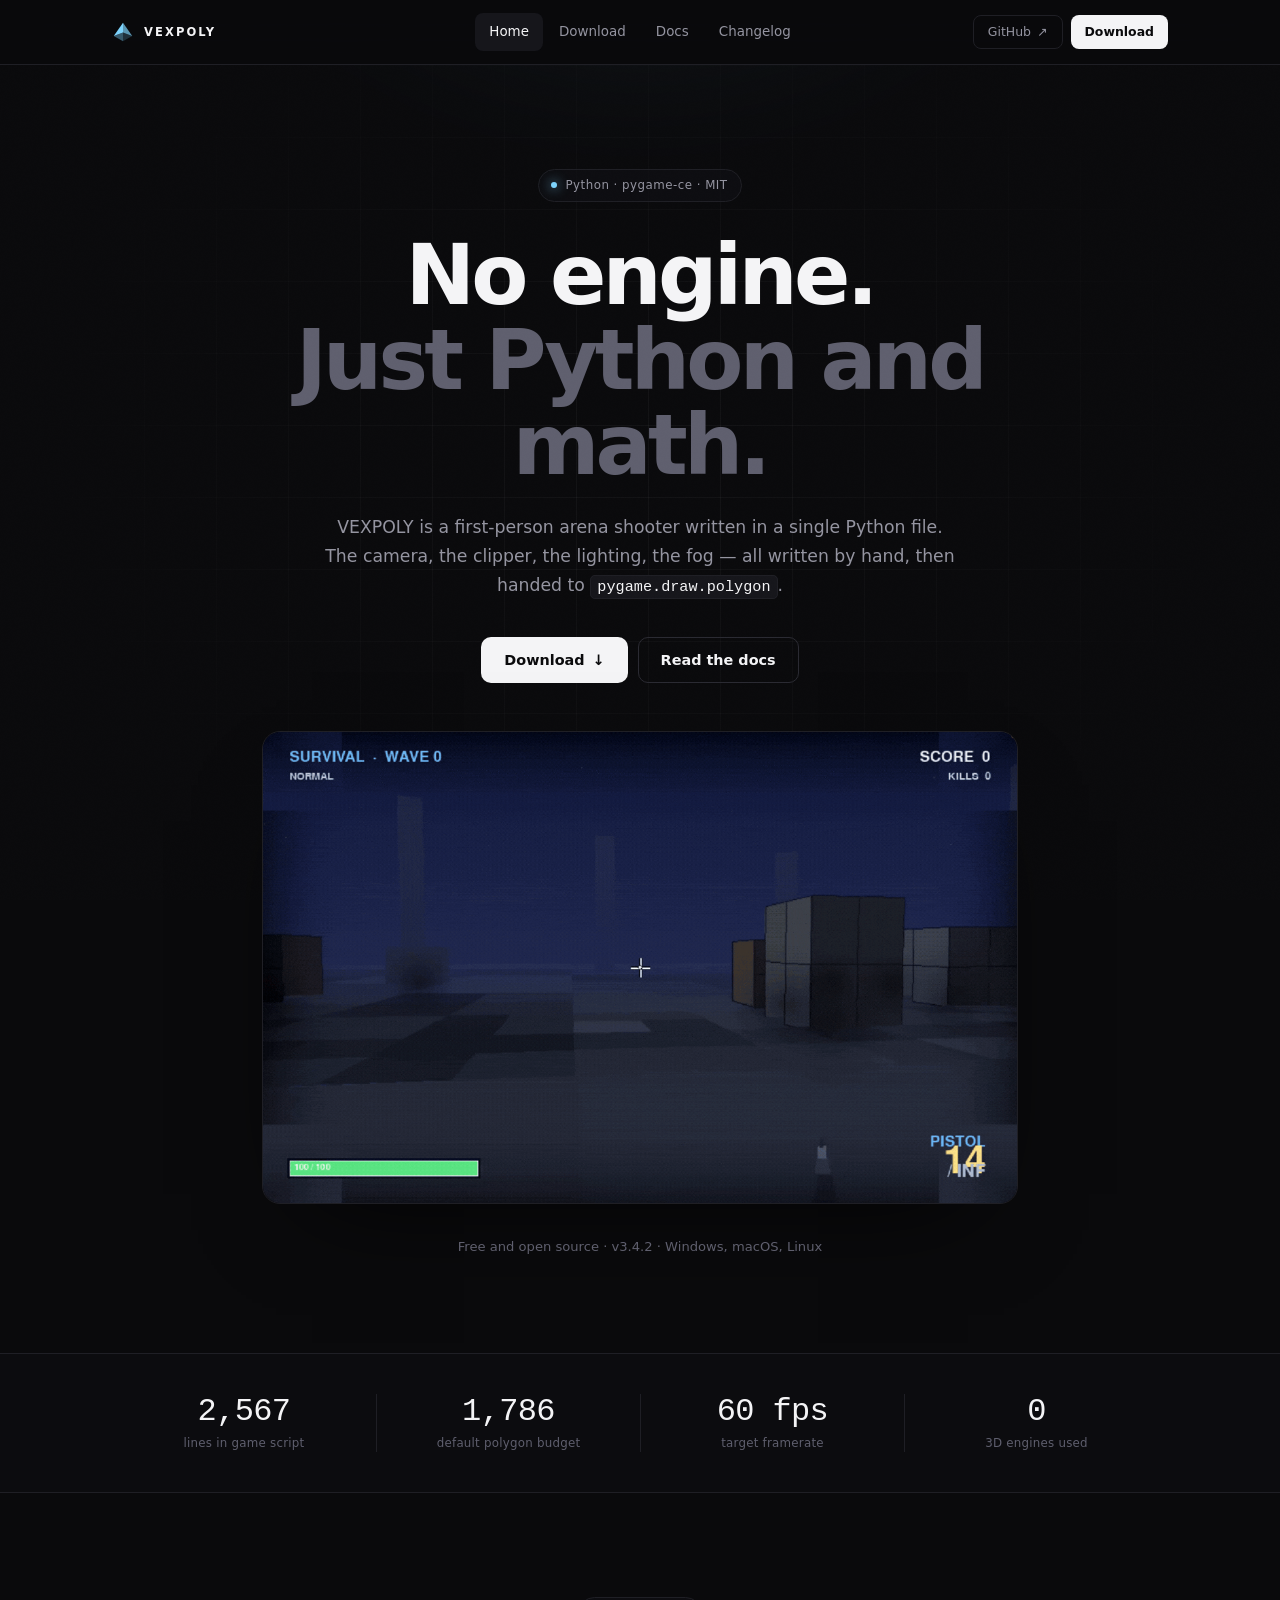
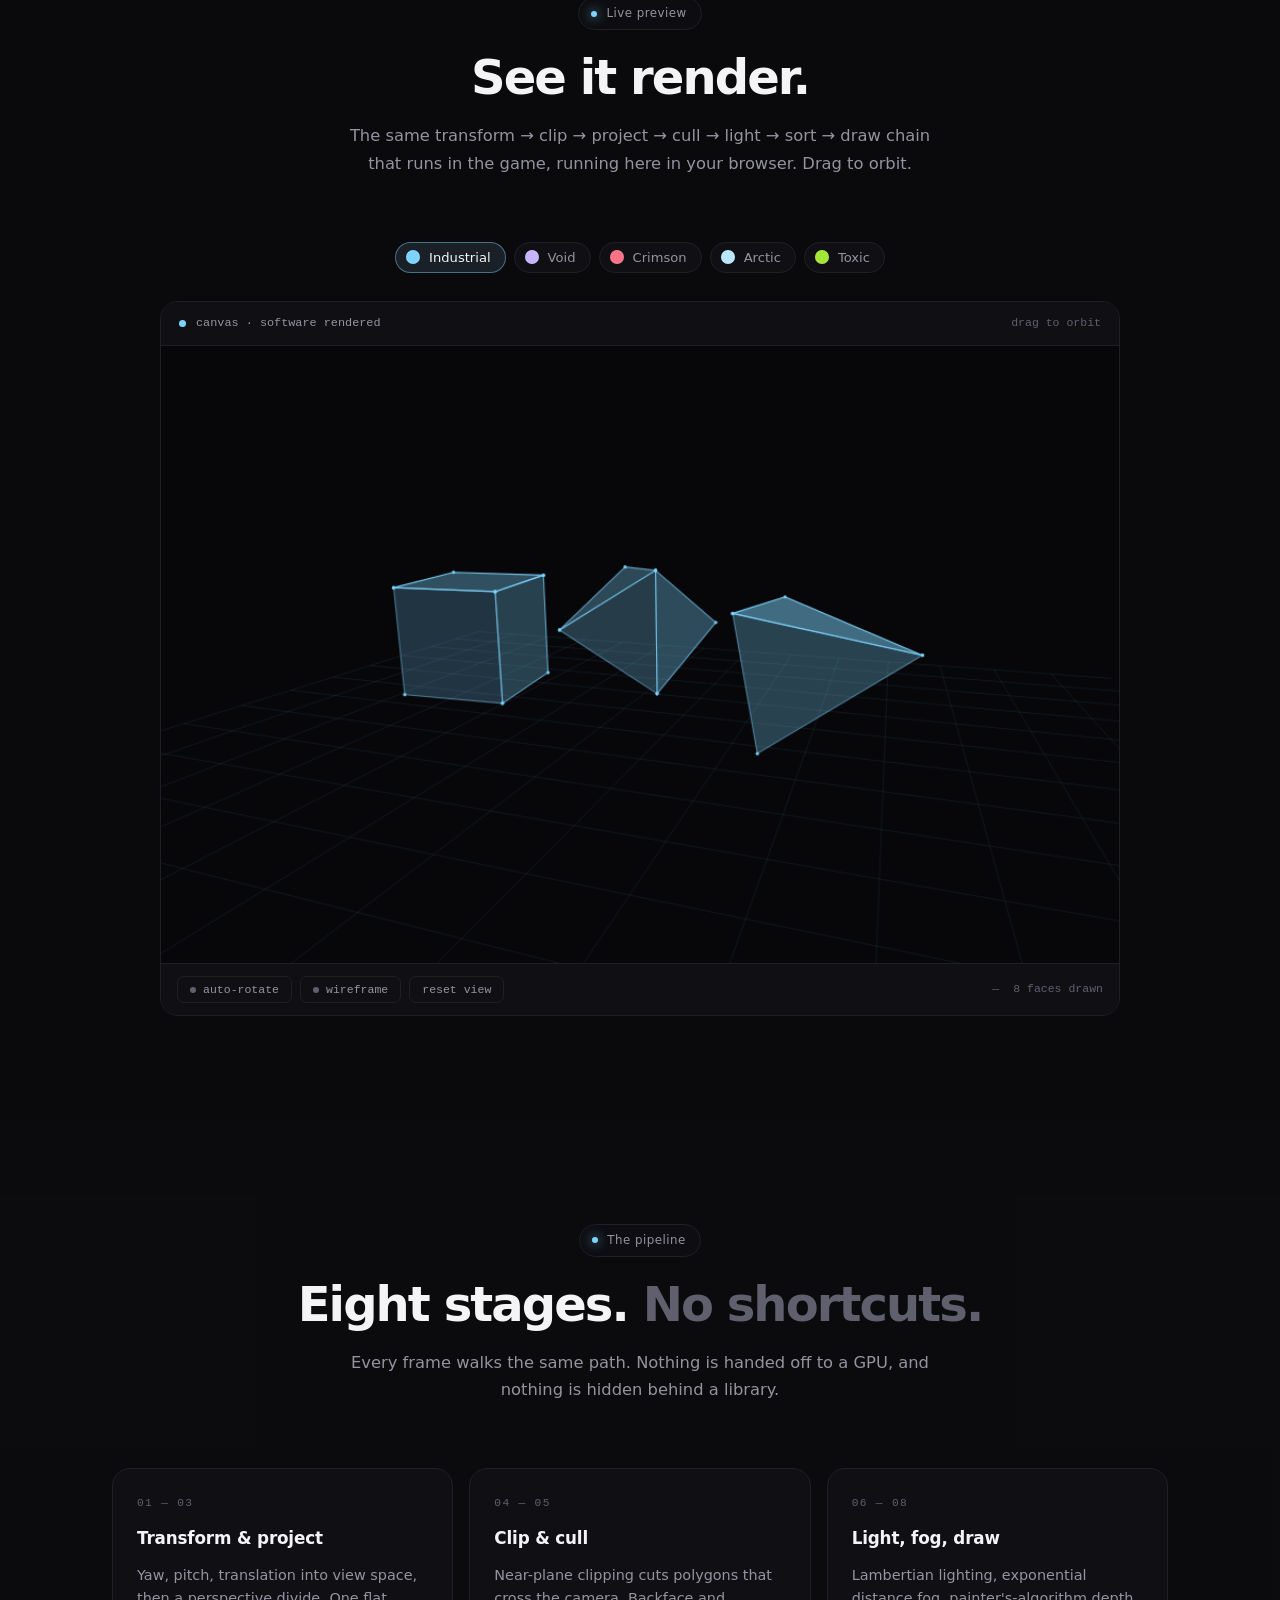
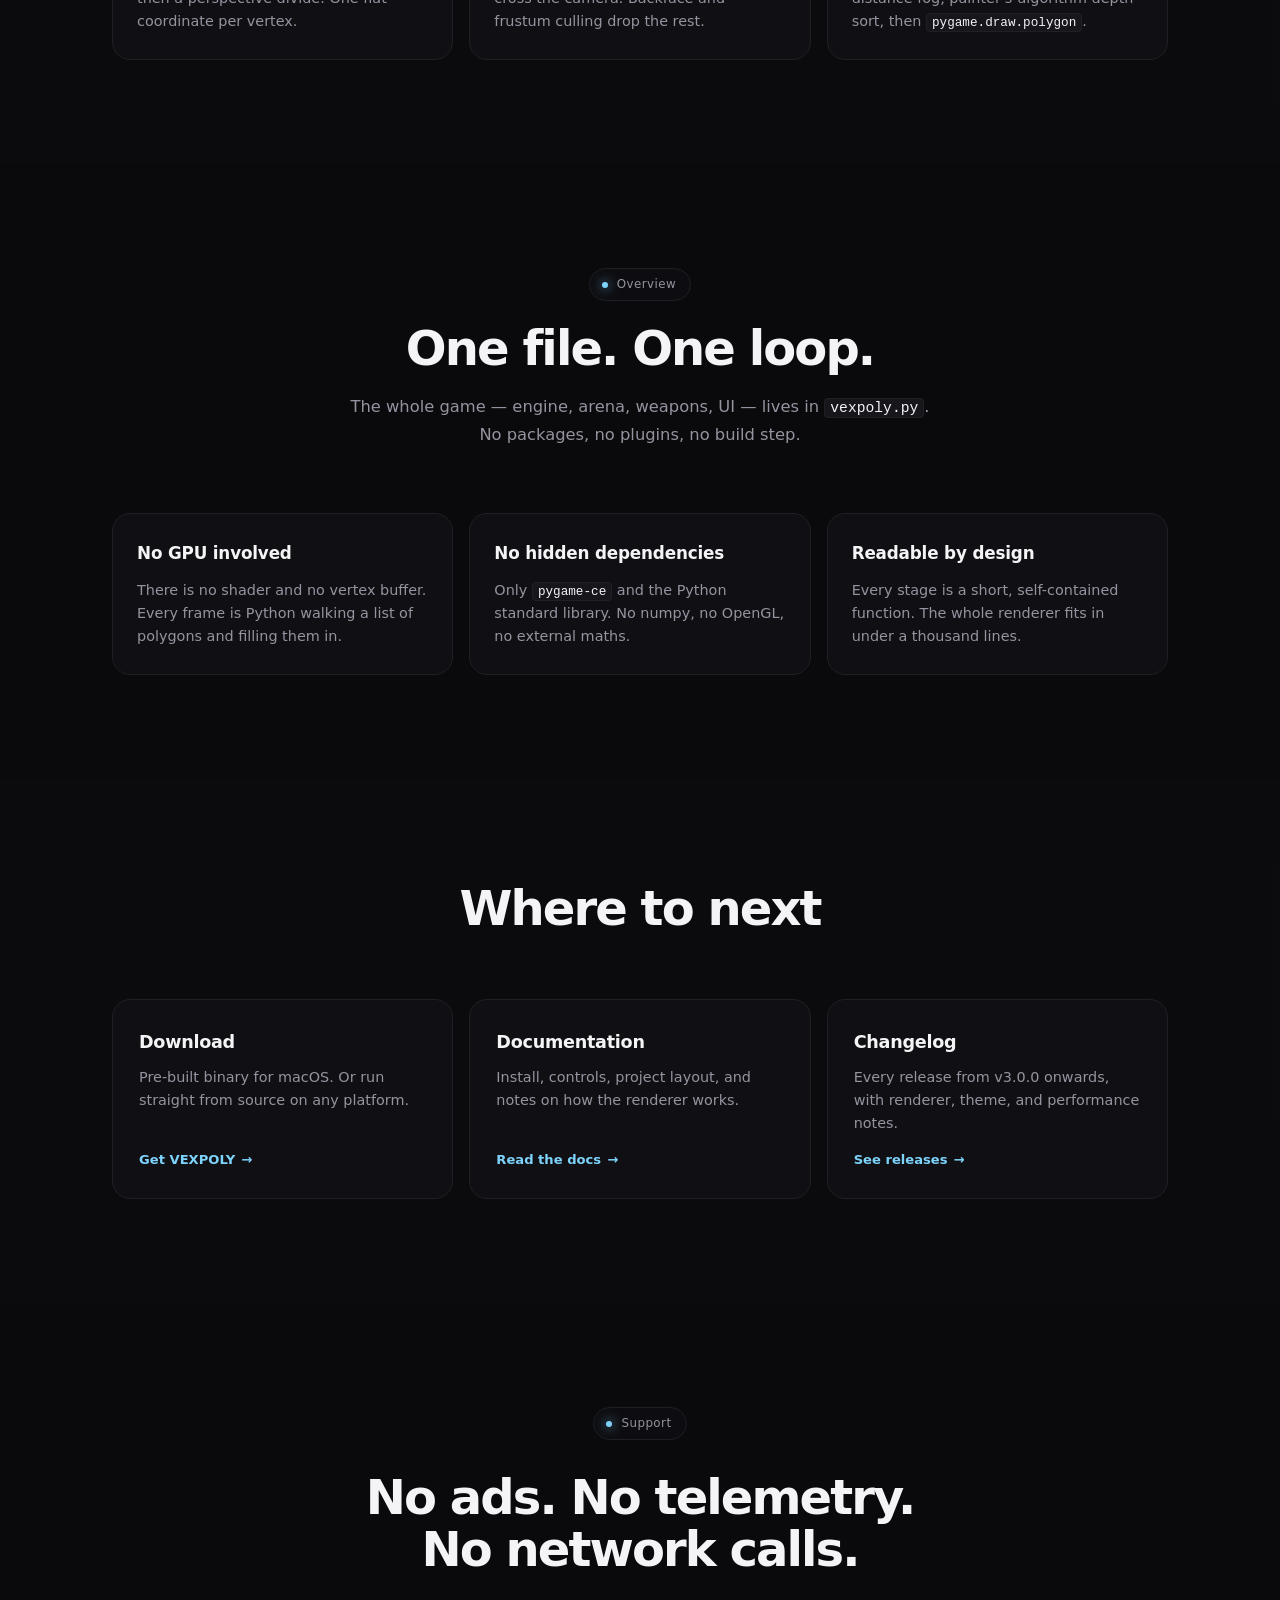
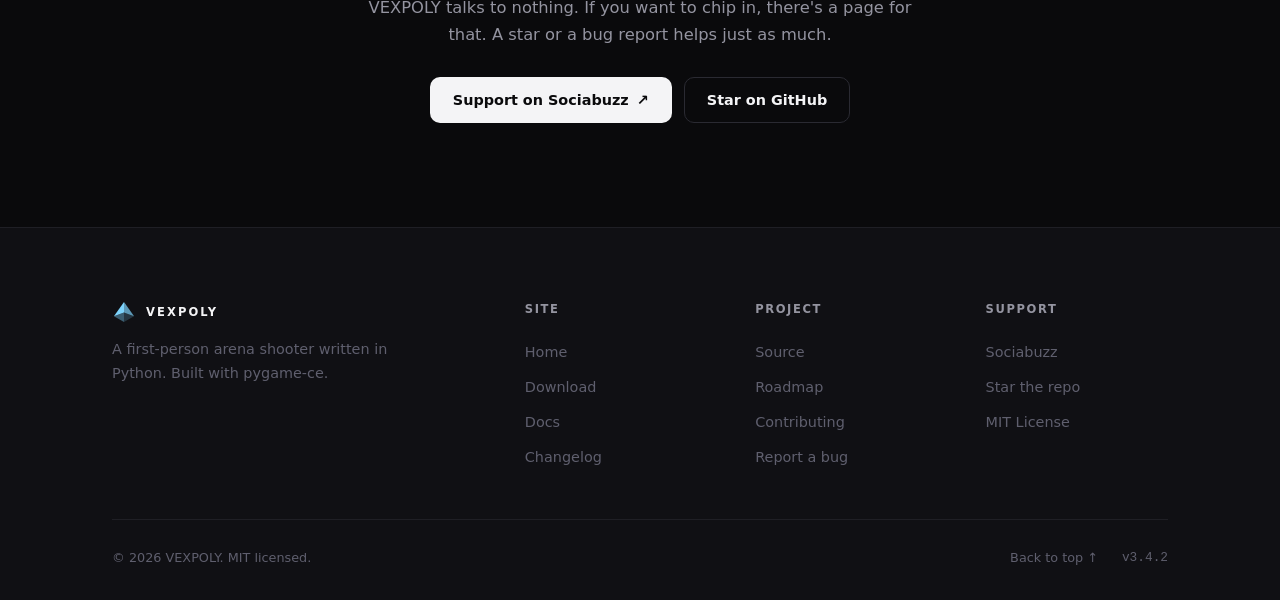
==== commit 5df4cf09: "Correct homepage game statistics" ====
--- a/index.html
+++ b/index.html
@@ -112,12 +112,12 @@
 <section class="stats" data-reveal>
   <div class="wrap stats-grid">
     <div class="stat">
-      <span class="stat-value" data-count="3120" data-suffix="+">0</span>
-      <span class="stat-label">lines of Python</span>
+      <span class="stat-value" data-count="2588">0</span>
+      <span class="stat-label">lines in game script</span>
     </div>
     <div class="stat">
-      <span class="stat-value" data-count="2600">0</span>
-      <span class="stat-label">max polygons / frame</span>
+      <span class="stat-value" data-count="1800">0</span>
+      <span class="stat-label">default polygon budget</span>
     </div>
     <div class="stat">
       <span class="stat-value" data-count="60" data-suffix=" fps">0</span>
@@ -125,7 +125,7 @@
     </div>
     <div class="stat">
       <span class="stat-value" data-count="0">0</span>
-      <span class="stat-label">render libraries used</span>
+      <span class="stat-label">3D engines used</span>
     </div>
   </div>
 </section>
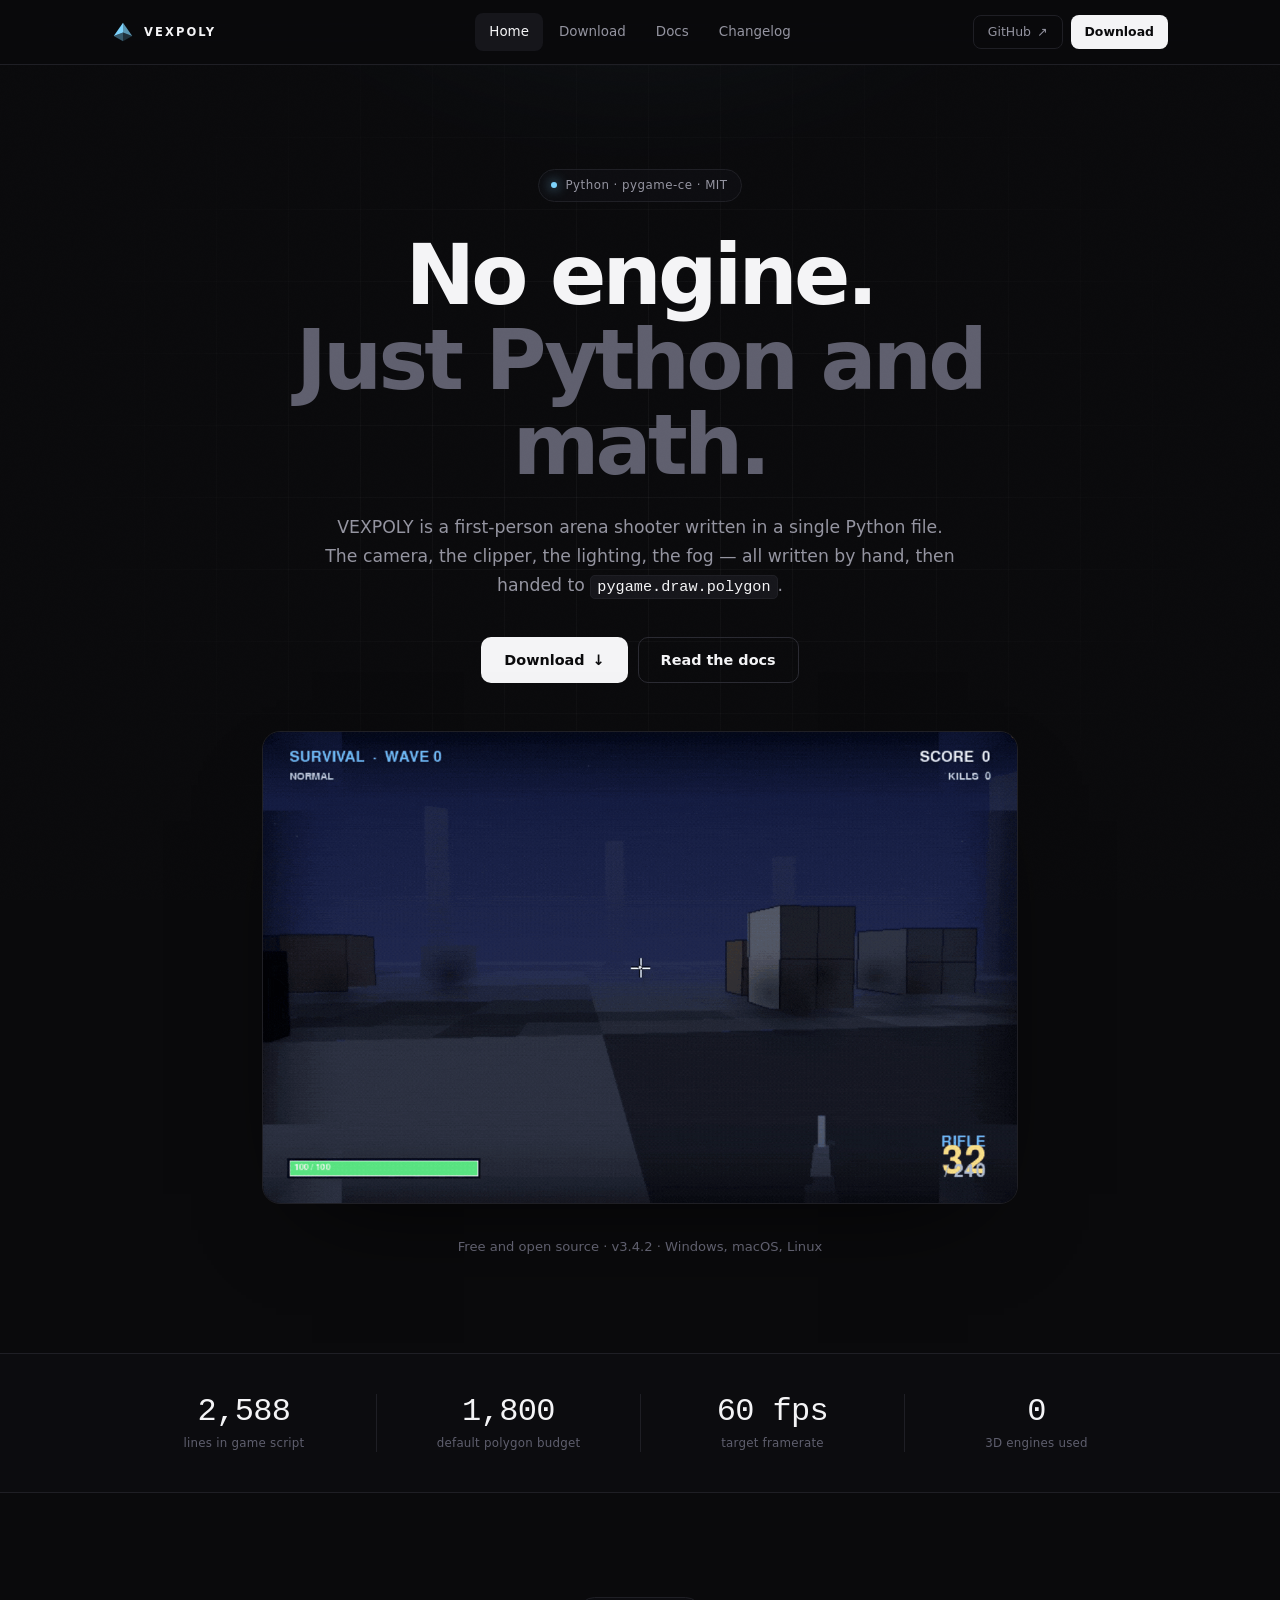
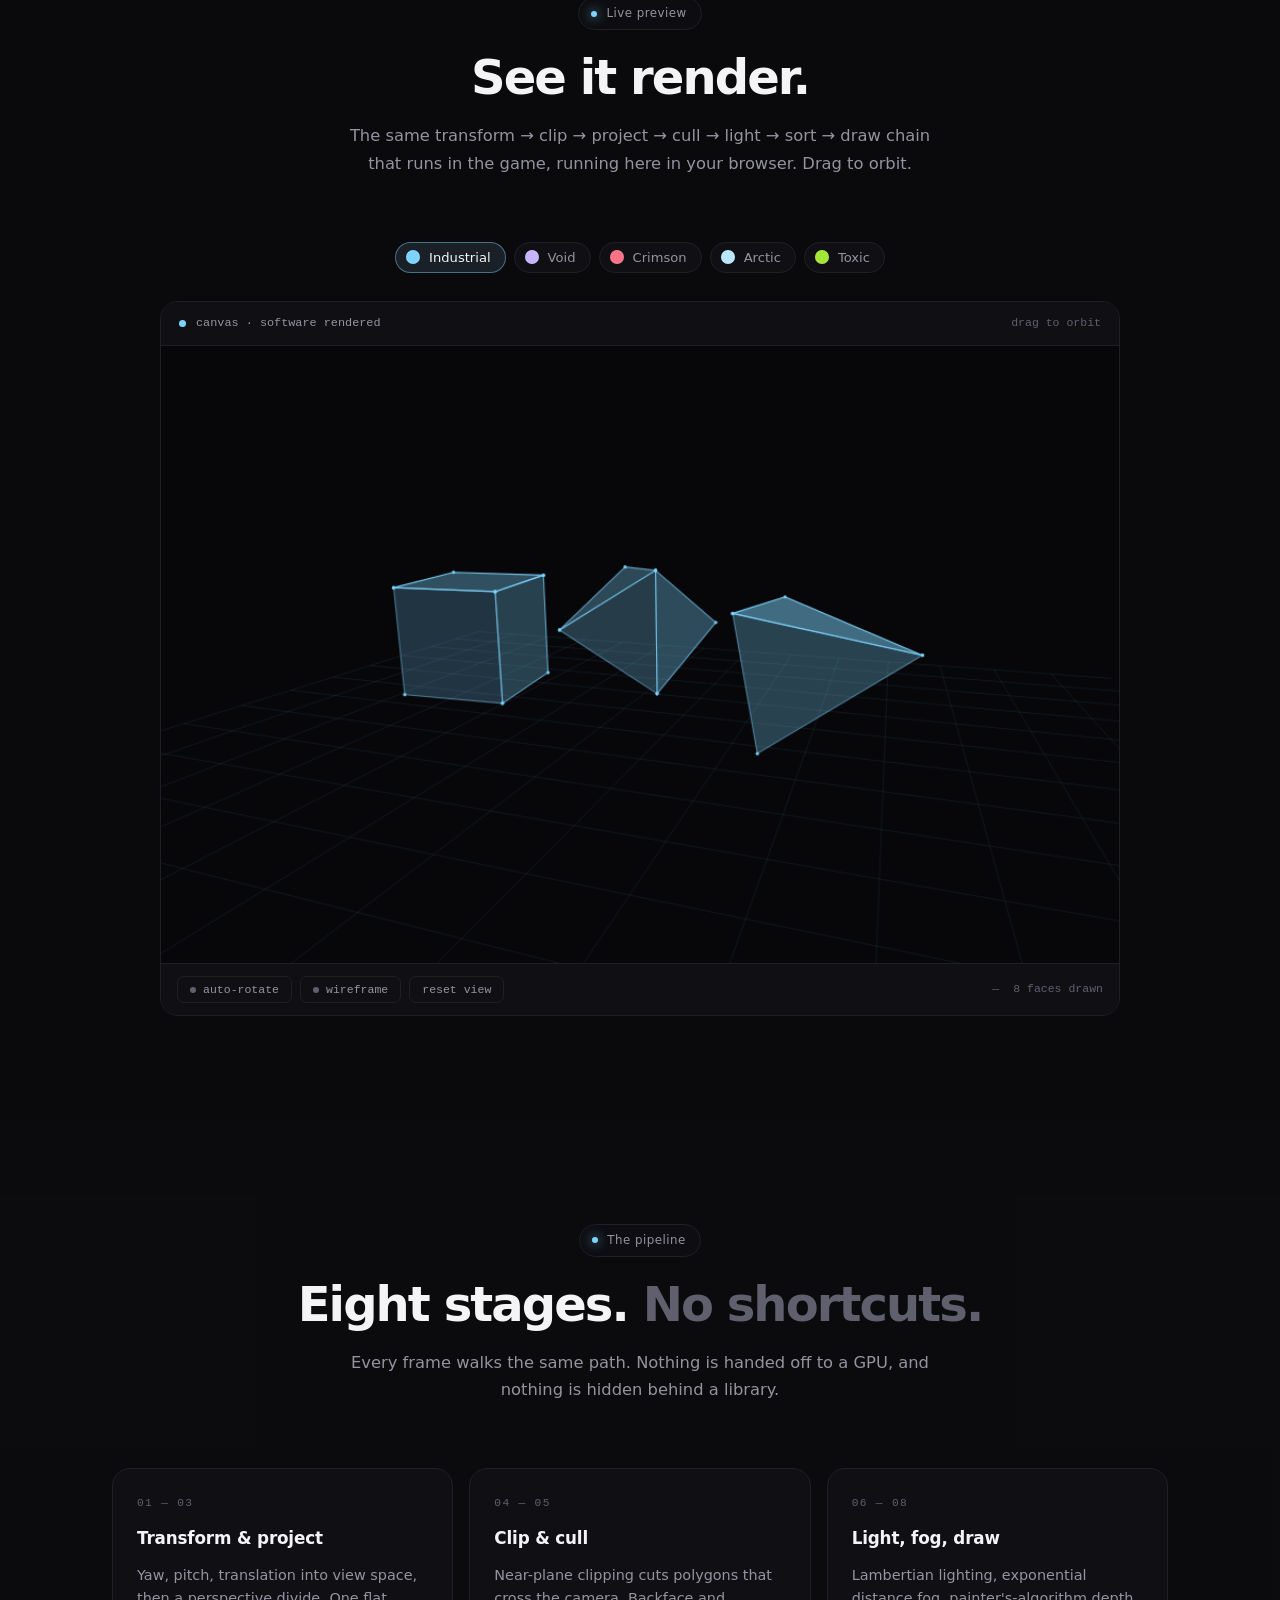
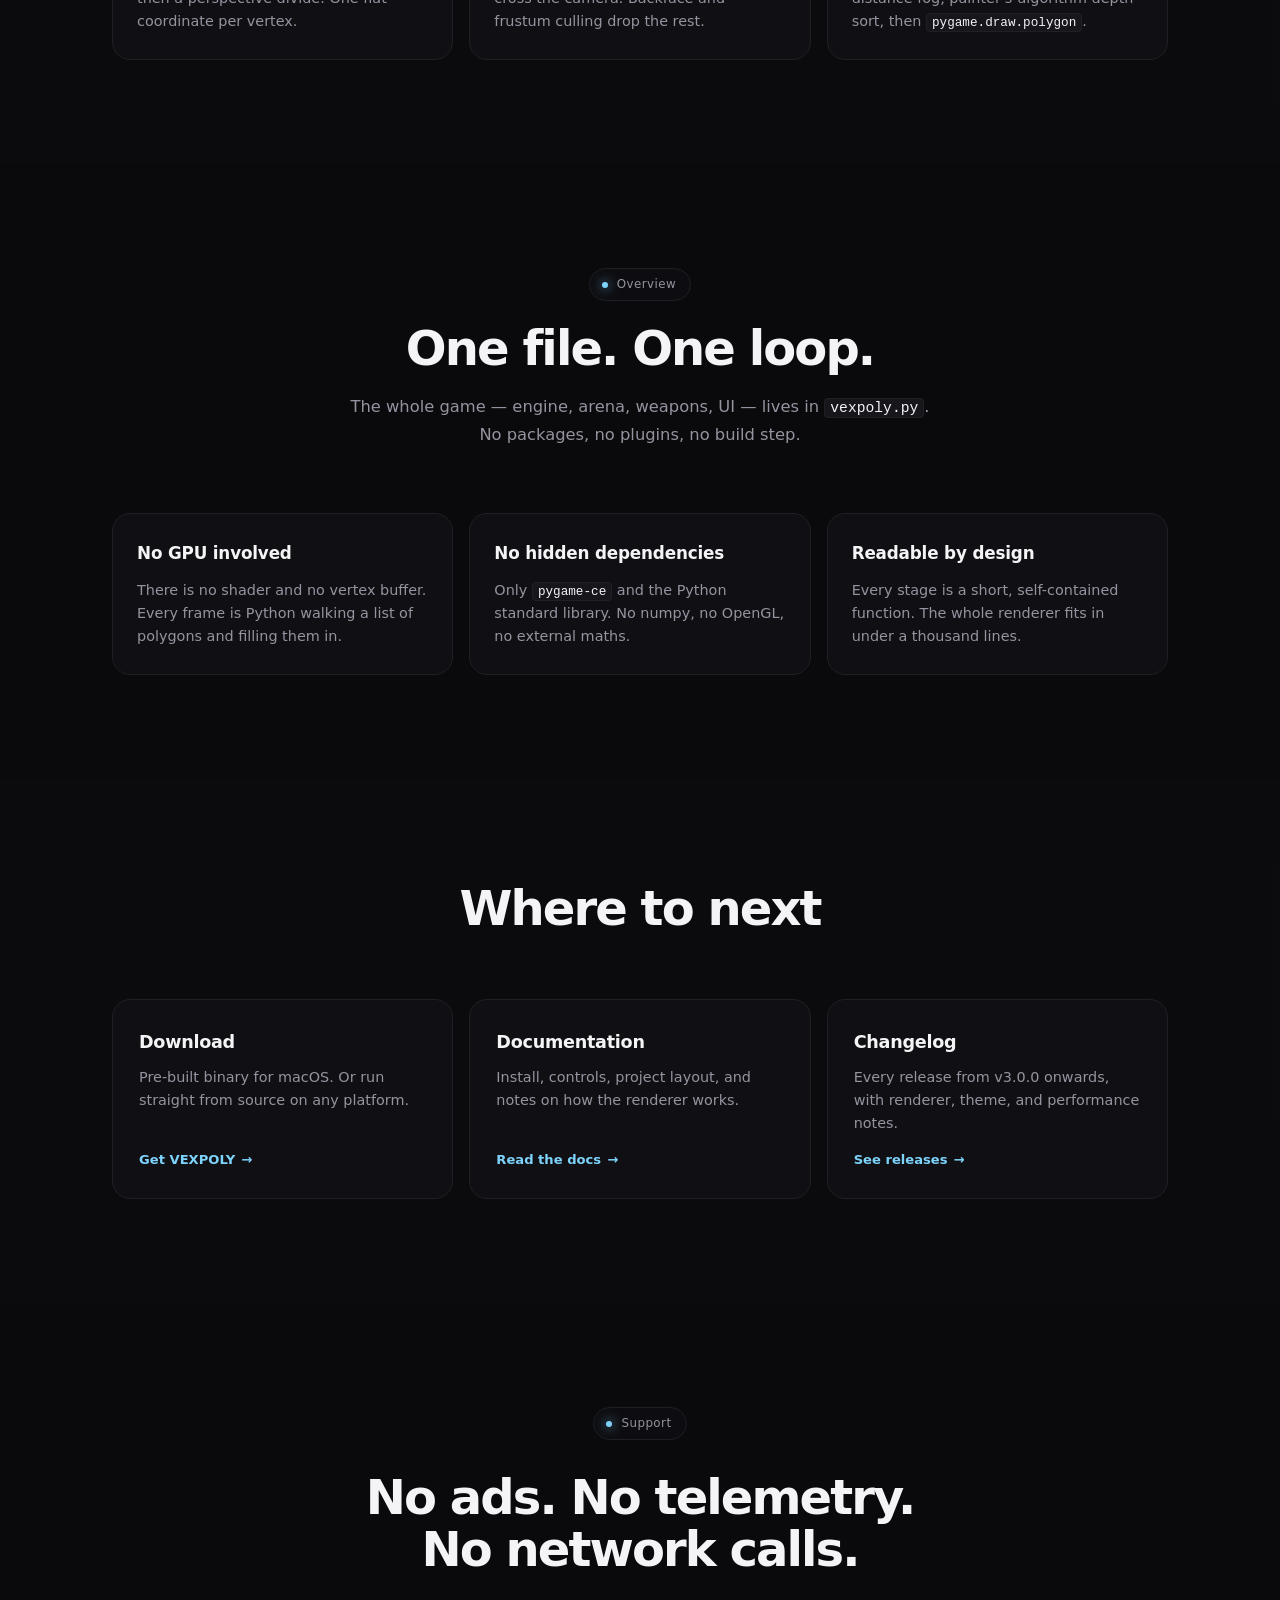
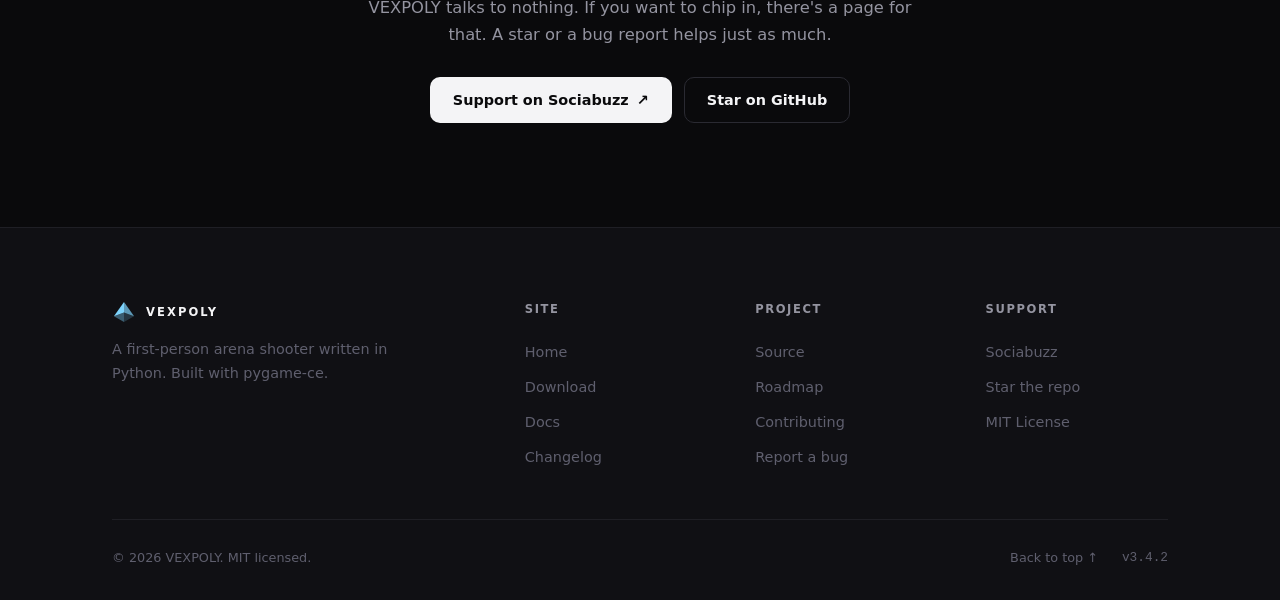
==== commit 37d75dbb: "Add canonical URLs and search metadata" ====
--- a/index.html
+++ b/index.html
@@ -7,19 +7,19 @@
 <meta name="description" content="A first-person arena shooter written in Python. No 3D engine underneath. Just pygame and math.">
 <meta name="theme-color" content="#0A0A0C">
 <meta name="color-scheme" content="dark">
-<link rel="canonical" href="https://dranimalis.github.io/vexpoly-website/">
+<link rel="canonical" href="https://vexpoly.elwest.xyz/">
 
 <meta property="og:type" content="website">
 <meta property="og:site_name" content="VEXPOLY">
 <meta property="og:title" content="VEXPOLY — a first-person shooter written in Python">
 <meta property="og:description" content="No 3D engine. Just pygame and math.">
-<meta property="og:image" content="assets/social-preview.png">
-<meta property="og:url" content="https://dranimalis.github.io/vexpoly-website/">
+<meta property="og:image" content="https://vexpoly.elwest.xyz/assets/social-preview.png">
+<meta property="og:url" content="https://vexpoly.elwest.xyz/">
 
 <meta name="twitter:card" content="summary_large_image">
 <meta name="twitter:title" content="VEXPOLY">
 <meta name="twitter:description" content="No 3D engine. Just pygame and math.">
-<meta name="twitter:image" content="assets/social-preview.png">
+<meta name="twitter:image" content="https://vexpoly.elwest.xyz/assets/social-preview.png">
 
 <link rel="icon" href="assets/favicon.png">
 <link rel="preconnect" href="https://rsms.me/">
@@ -27,6 +27,15 @@
 <link rel="stylesheet" href="style.css">
 
 <noscript><style>[data-reveal]{opacity:1!important;transform:none!important}</style></noscript>
+<script type="application/ld+json">
+{
+  "@context": "https://schema.org",
+  "@type": "WebSite",
+  "name": "VEXPOLY",
+  "alternateName": "VEXPOLY FPS",
+  "url": "https://vexpoly.elwest.xyz/"
+}
+</script>
 </head>
 <body id="top">
 
